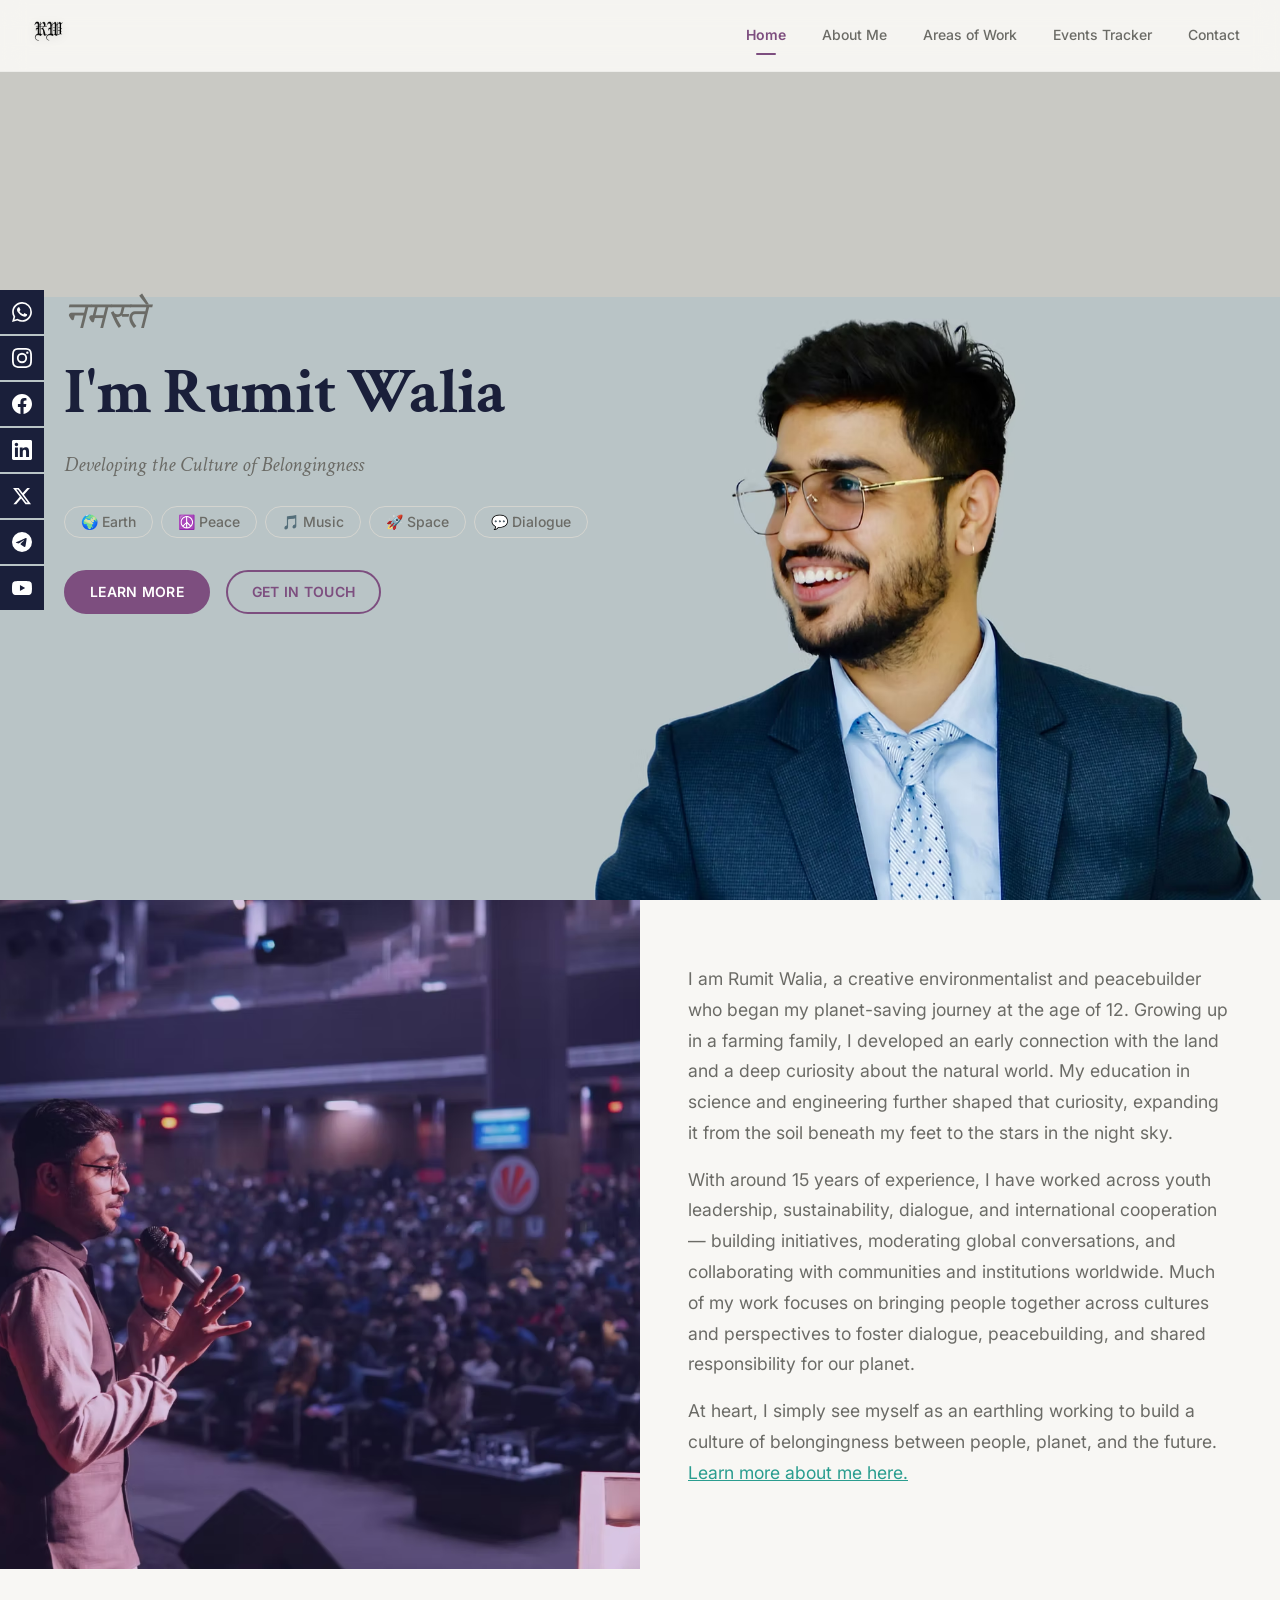
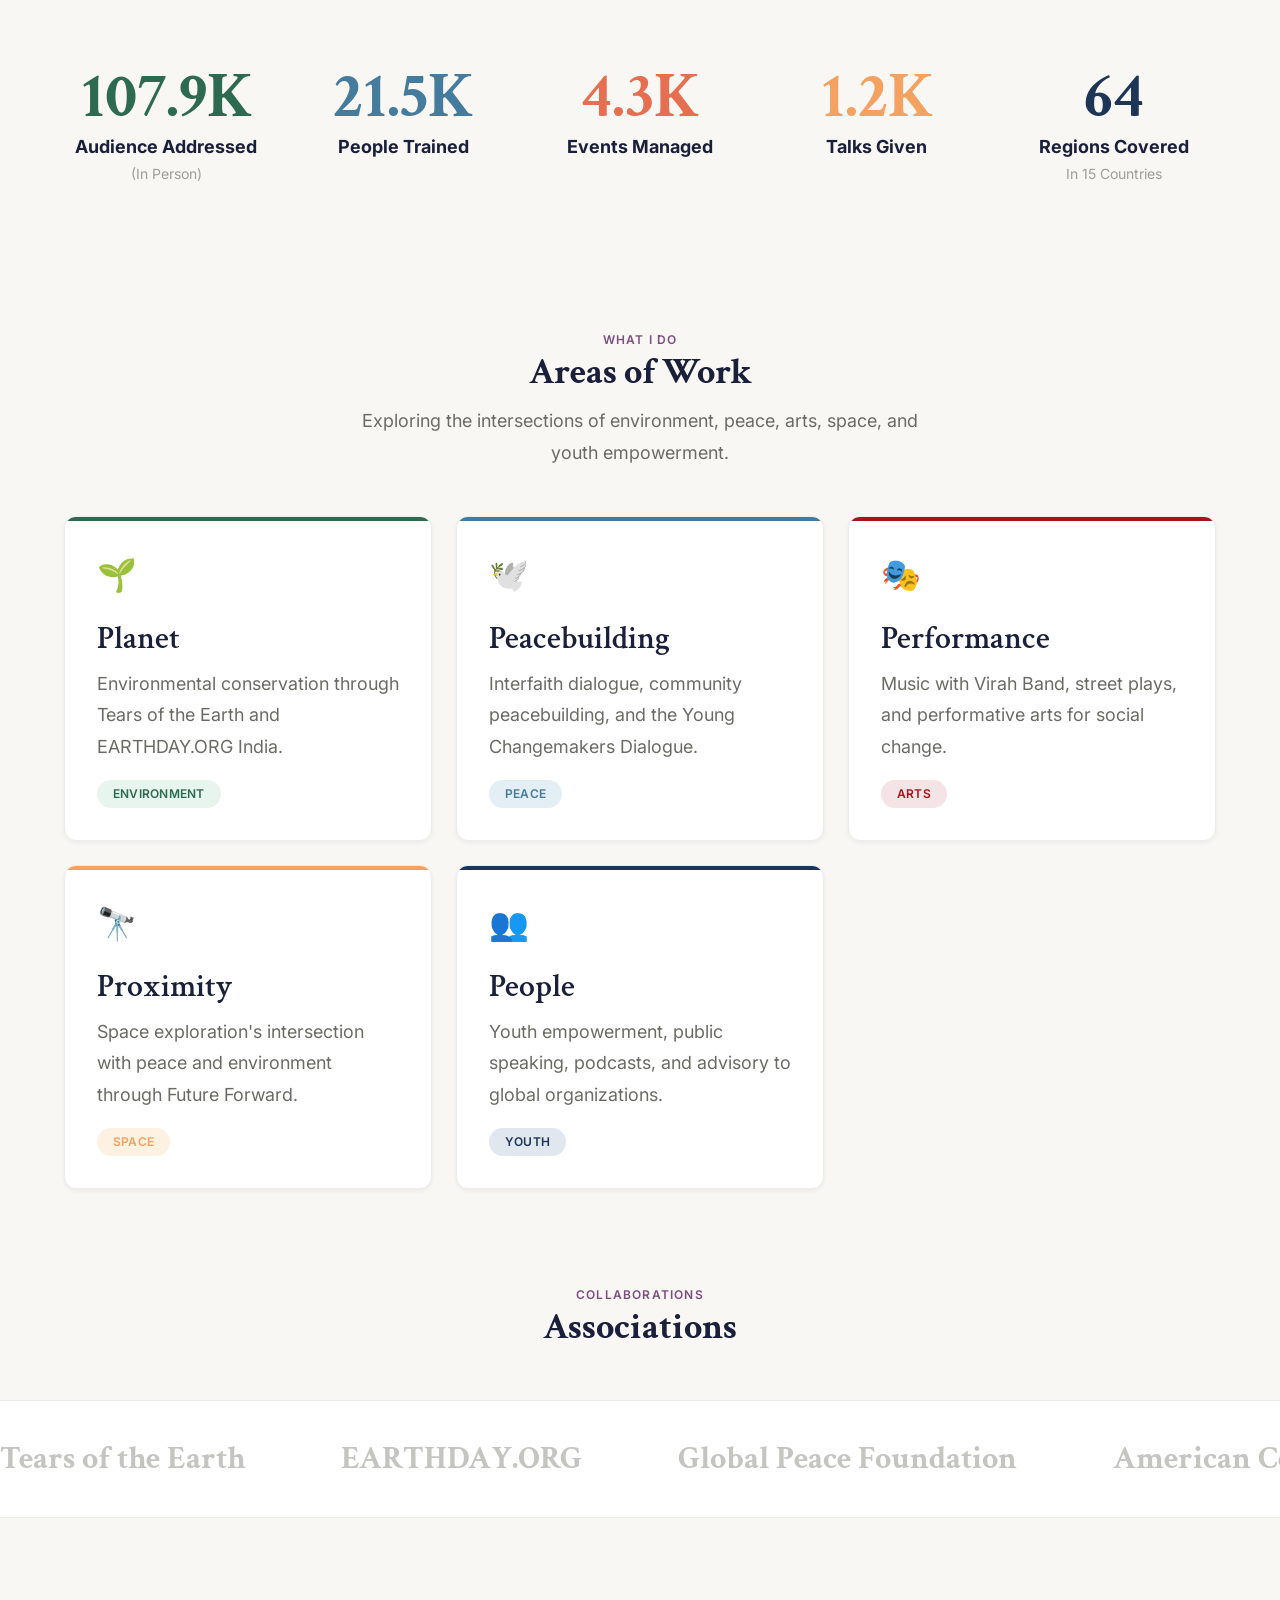
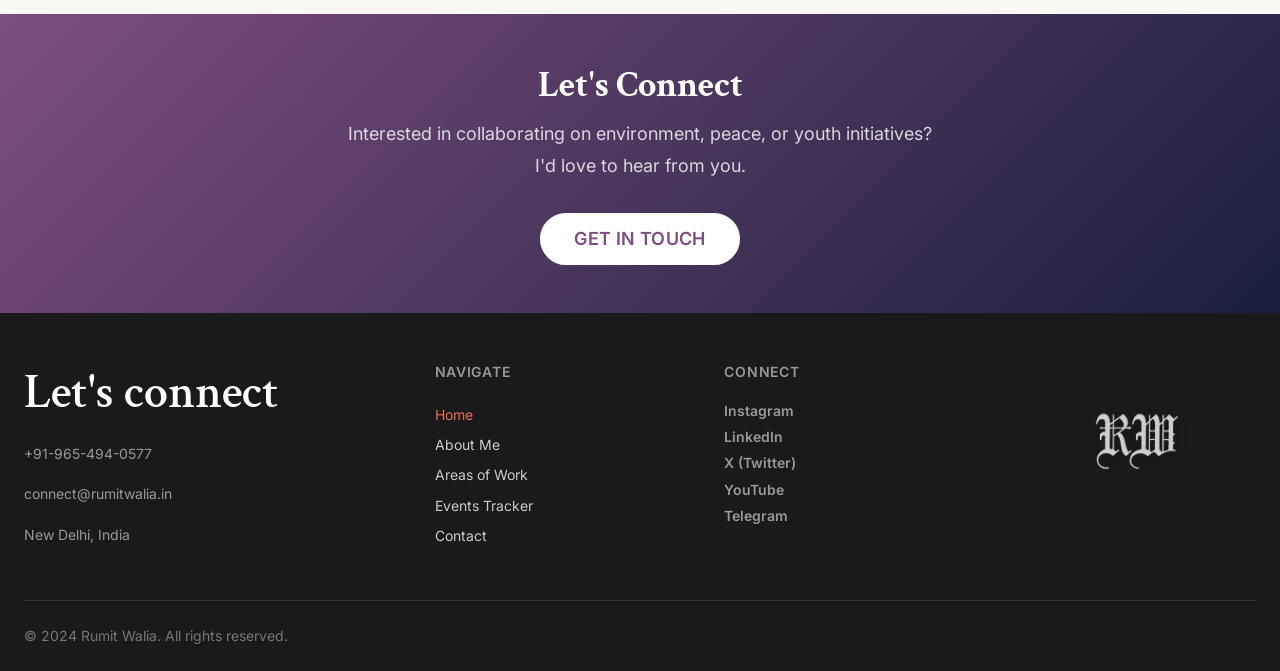
==== index.html @ f9e566d5 "first commit" ====
<!DOCTYPE html>
<html lang="en">
<head>
  <meta charset="UTF-8">
  <meta name="viewport" content="width=device-width, initial-scale=1.0">
  <title>Rumit Walia — Developing the Culture of Belongingness</title>
  <meta name="description" content="Rumit Walia, Founder of Tears of the Earth and IVLP Alumni, dedicated to Youth Empowerment, Peacebuilding and Sustainability.">
  <meta name="keywords" content="Rumit Walia, environmentalist, peacebuilder, youth empowerment, sustainability, Tears of the Earth">

  <meta property="og:title" content="Rumit Walia — Developing the Culture of Belongingness">
  <meta property="og:description" content="Creative environmentalist and peacebuilder working at the intersection of environment, peace, space exploration, and performative arts.">
  <meta property="og:type" content="website">
  <meta property="og:url" content="https://www.rumitwalia.in">

  <link rel="icon" href="assets/images/logo.png" type="image/png">
  <link rel="preconnect" href="https://fonts.googleapis.com">
  <link rel="preconnect" href="https://fonts.gstatic.com" crossorigin>

  <link rel="stylesheet" href="css/variables.css">
  <link rel="stylesheet" href="css/reset.css">
  <link rel="stylesheet" href="css/typography.css">
  <link rel="stylesheet" href="css/layout.css">
  <link rel="stylesheet" href="css/components.css">
  <link rel="stylesheet" href="css/animations.css">
  <link rel="stylesheet" href="css/pages.css">
</head>
<body>

  <!-- ═══════════════ HEADER ═══════════════ -->
  <header class="header" id="header">
    <div class="header__inner">
      <a href="index.html" class="header__logo" aria-label="Rumit Walia Home">
        <img src="assets/images/logo.png" alt="RW Logo">
      </a>

      <nav class="nav" aria-label="Main navigation">
        <a href="index.html" class="nav__link active">Home</a>
        <a href="about.html" class="nav__link">About Me</a>
        <a href="areas-of-work.html" class="nav__link">Areas of Work</a>
        <!-- <a href="mentions.html" class="nav__link">Mentions</a> -->
        <a href="events-tracker.html" class="nav__link">Events Tracker</a>
        <a href="contact.html" class="nav__link">Contact</a>
      </nav>

      <button class="nav-toggle" aria-label="Toggle menu" aria-expanded="false">
        <span></span><span></span><span></span>
      </button>
    </div>
  </header>

  <div class="nav-backdrop" aria-hidden="true"></div>
  <nav class="nav-mobile" aria-label="Mobile navigation">
    <a href="index.html" class="nav__link active">Home</a>
    <a href="about.html" class="nav__link">About Me</a>
    <a href="areas-of-work.html" class="nav__link">Areas of Work</a>
    <!-- <a href="mentions.html" class="nav__link">Mentions</a> -->
    <a href="events-tracker.html" class="nav__link">Events Tracker</a>
    <a href="contact.html" class="nav__link">Contact</a>
  </nav>

  <!-- ═══════════════ SOCIAL BAR ═══════════════ -->
  <aside class="social-bar" aria-label="Social media links">
    <a href="https://wa.me/919654940577" class="social-bar__link" target="_blank" rel="noopener" aria-label="WhatsApp">
      <svg viewBox="0 0 24 24"><path d="M17.472 14.382c-.297-.149-1.758-.867-2.03-.967-.273-.099-.471-.148-.67.15-.197.297-.767.966-.94 1.164-.173.199-.347.223-.644.075-.297-.15-1.255-.463-2.39-1.475-.883-.788-1.48-1.761-1.653-2.059-.173-.297-.018-.458.13-.606.134-.133.298-.347.446-.52.149-.174.198-.298.298-.497.099-.198.05-.371-.025-.52-.075-.149-.669-1.612-.916-2.207-.242-.579-.487-.5-.669-.51-.173-.008-.371-.01-.57-.01-.198 0-.52.074-.792.372-.272.297-1.04 1.016-1.04 2.479 0 1.462 1.065 2.875 1.213 3.074.149.198 2.096 3.2 5.077 4.487.709.306 1.262.489 1.694.625.712.227 1.36.195 1.871.118.571-.085 1.758-.719 2.006-1.413.248-.694.248-1.289.173-1.413-.074-.124-.272-.198-.57-.347m-5.421 7.403h-.004a9.87 9.87 0 01-5.031-1.378l-.361-.214-3.741.982.998-3.648-.235-.374a9.86 9.86 0 01-1.51-5.26c.001-5.45 4.436-9.884 9.888-9.884 2.64 0 5.122 1.03 6.988 2.898a9.825 9.825 0 012.893 6.994c-.003 5.45-4.437 9.884-9.885 9.884m8.413-18.297A11.815 11.815 0 0012.05 0C5.495 0 .16 5.335.157 11.892c0 2.096.547 4.142 1.588 5.945L.057 24l6.305-1.654a11.882 11.882 0 005.683 1.448h.005c6.554 0 11.89-5.335 11.893-11.893a11.821 11.821 0 00-3.48-8.413z"/></svg>
    </a>
    <a href="https://www.instagram.com/rumitwalia" class="social-bar__link" target="_blank" rel="noopener" aria-label="Instagram">
      <svg viewBox="0 0 24 24"><path d="M12 2.163c3.204 0 3.584.012 4.85.07 3.252.148 4.771 1.691 4.919 4.919.058 1.265.069 1.645.069 4.849 0 3.205-.012 3.584-.069 4.849-.149 3.225-1.664 4.771-4.919 4.919-1.266.058-1.644.07-4.85.07-3.204 0-3.584-.012-4.849-.07-3.26-.149-4.771-1.699-4.919-4.92-.058-1.265-.07-1.644-.07-4.849 0-3.204.013-3.583.07-4.849.149-3.227 1.664-4.771 4.919-4.919 1.266-.057 1.645-.069 4.849-.069zM12 0C8.741 0 8.333.014 7.053.072 2.695.272.273 2.69.073 7.052.014 8.333 0 8.741 0 12c0 3.259.014 3.668.072 4.948.2 4.358 2.618 6.78 6.98 6.98C8.333 23.986 8.741 24 12 24c3.259 0 3.668-.014 4.948-.072 4.354-.2 6.782-2.618 6.979-6.98.059-1.28.073-1.689.073-4.948 0-3.259-.014-3.667-.072-4.947-.196-4.354-2.617-6.78-6.979-6.98C15.668.014 15.259 0 12 0zm0 5.838a6.162 6.162 0 100 12.324 6.162 6.162 0 000-12.324zM12 16a4 4 0 110-8 4 4 0 010 8zm6.406-11.845a1.44 1.44 0 100 2.881 1.44 1.44 0 000-2.881z"/></svg>
    </a>
    <a href="https://www.facebook.com/rumitwalia" class="social-bar__link" target="_blank" rel="noopener" aria-label="Facebook">
      <svg viewBox="0 0 24 24"><path d="M24 12.073c0-6.627-5.373-12-12-12s-12 5.373-12 12c0 5.99 4.388 10.954 10.125 11.854v-8.385H7.078v-3.47h3.047V9.43c0-3.007 1.792-4.669 4.533-4.669 1.312 0 2.686.235 2.686.235v2.953H15.83c-1.491 0-1.956.925-1.956 1.874v2.25h3.328l-.532 3.47h-2.796v8.385C19.612 23.027 24 18.062 24 12.073z"/></svg>
    </a>
    <a href="https://www.linkedin.com/in/rumitwalia" class="social-bar__link" target="_blank" rel="noopener" aria-label="LinkedIn">
      <svg viewBox="0 0 24 24"><path d="M20.447 20.452h-3.554v-5.569c0-1.328-.027-3.037-1.852-3.037-1.853 0-2.136 1.445-2.136 2.939v5.667H9.351V9h3.414v1.561h.046c.477-.9 1.637-1.85 3.37-1.85 3.601 0 4.267 2.37 4.267 5.455v6.286zM5.337 7.433c-1.144 0-2.063-.926-2.063-2.065 0-1.138.92-2.063 2.063-2.063 1.14 0 2.064.925 2.064 2.063 0 1.139-.925 2.065-2.064 2.065zm1.782 13.019H3.555V9h3.564v11.452zM22.225 0H1.771C.792 0 0 .774 0 1.729v20.542C0 23.227.792 24 1.771 24h20.451C23.2 24 24 23.227 24 22.271V1.729C24 .774 23.2 0 22.222 0h.003z"/></svg>
    </a>
    <a href="https://x.com/rumitwalia" class="social-bar__link" target="_blank" rel="noopener" aria-label="X (Twitter)">
      <svg viewBox="0 0 24 24"><path d="M18.244 2.25h3.308l-7.227 8.26 8.502 11.24H16.17l-5.214-6.817L4.99 21.75H1.68l7.73-8.835L1.254 2.25H8.08l4.713 6.231zm-1.161 17.52h1.833L7.084 4.126H5.117z"/></svg>
    </a>
    <a href="https://t.me/rumitwalia" class="social-bar__link" target="_blank" rel="noopener" aria-label="Telegram">
      <svg viewBox="0 0 24 24"><path d="M11.944 0A12 12 0 0 0 0 12a12 12 0 0 0 12 12 12 12 0 0 0 12-12A12 12 0 0 0 12 0a12 12 0 0 0-.056 0zm4.962 7.224c.1-.002.321.023.465.14a.506.506 0 0 1 .171.325c.016.093.036.306.02.472-.18 1.898-.962 6.502-1.36 8.627-.168.9-.499 1.201-.82 1.23-.696.065-1.225-.46-1.9-.902-1.056-.693-1.653-1.124-2.678-1.8-1.185-.78-.417-1.21.258-1.91.177-.184 3.247-2.977 3.307-3.23.007-.032.014-.15-.056-.212s-.174-.041-.249-.024c-.106.024-1.793 1.14-5.061 3.345-.479.33-.913.49-1.302.48-.428-.008-1.252-.241-1.865-.44-.752-.245-1.349-.374-1.297-.789.027-.216.325-.437.893-.663 3.498-1.524 5.83-2.529 6.998-3.014 3.332-1.386 4.025-1.627 4.476-1.635z"/></svg>
    </a>
    <a href="https://www.youtube.com/@rumitwalia" class="social-bar__link" target="_blank" rel="noopener" aria-label="YouTube">
      <svg viewBox="0 0 24 24"><path d="M23.498 6.186a3.016 3.016 0 0 0-2.122-2.136C19.505 3.545 12 3.545 12 3.545s-7.505 0-9.377.505A3.017 3.017 0 0 0 .502 6.186C0 8.07 0 12 0 12s0 3.93.502 5.814a3.016 3.016 0 0 0 2.122 2.136c1.871.505 9.376.505 9.376.505s7.505 0 9.377-.505a3.015 3.015 0 0 0 2.122-2.136C24 15.93 24 12 24 12s0-3.93-.502-5.814zM9.545 15.568V8.432L15.818 12l-6.273 3.568z"/></svg>
    </a>
  </aside>

  <main>
    <!-- ═══════════════ HERO ═══════════════ -->
    <section class="hero home-hero" id="hero">
      <div class="container" style="position: relative; z-index: 2;">
        <p class="hero__greeting">नमस्ते</p>
        <h1 class="hero__title">I'm Rumit Walia</h1>
        <p class="hero__subtitle">Developing the Culture of Belongingness</p>
        <div class="hero__pills">
          <span class="hero__pill">🌍 Earth</span>
          <span class="hero__pill">☮️ Peace</span>
          <span class="hero__pill">🎵 Music</span>
          <span class="hero__pill">🚀 Space</span>
          <span class="hero__pill">💬 Dialogue</span>
        </div>
        <div class="hero__actions">
          <a href="about.html" class="btn btn-primary">Learn More</a>
          <a href="contact.html" class="btn btn-secondary">Get in Touch</a>
        </div>
      </div>
      <img src="assets/images/400900_503acb0984e04aaa9778fc3c2861884c~mv2.avif" alt="Rumit Walia" class="hero__portrait">
    </section>

    <!-- ═══════════════ ABOUT PREVIEW — IMAGE + TEXT SPLIT ═══════════════ -->
    <section class="home-about" id="about-preview">
      <div class="about-split">
        <img src="assets/images/pomelli_bdna_image_0415 (1).png" alt="Rumit Walia speaking at a large event" class="about-split__image">
        <div class="about-split__content">
          <p>I am Rumit Walia, a creative environmentalist and peacebuilder who began my planet-saving journey at the age of 12. Growing up in a farming family, I developed an early connection with the land and a deep curiosity about the natural world. My education in science and engineering further shaped that curiosity, expanding it from the soil beneath my feet to the stars in the night sky.</p>
          <p>With around 15 years of experience, I have worked across youth leadership, sustainability, dialogue, and international cooperation — building initiatives, moderating global conversations, and collaborating with communities and institutions worldwide. Much of my work focuses on bringing people together across cultures and perspectives to foster dialogue, peacebuilding, and shared responsibility for our planet.</p>
          <p>At heart, I simply see myself as an earthling working to build a culture of belongingness between people, planet, and the future. <a href="about.html" style="color: var(--color-teal); text-decoration: underline;">Learn more about me here.</a></p>
        </div>
      </div>
    </section>

    <!-- ═══════════════ STATS ═══════════════ -->
    <section class="section home-stats" id="stats">
      <div class="container">
        <div class="stats-row">
          <div class="stat reveal">
            <div class="stat__number" data-counter="125000" data-display="125K+">0</div>
            <div class="stat__label">Audience Addressed</div>
            <div class="stat__sublabel">(In Person)</div>
          </div>
          <div class="stat reveal">
            <div class="stat__number" data-counter="25000" data-display="25K+">0</div>
            <div class="stat__label">People Trained</div>
          </div>
          <div class="stat reveal">
            <div class="stat__number" data-counter="5000" data-display="5K+">0</div>
            <div class="stat__label">Events Managed</div>
          </div>
          <div class="stat reveal">
            <div class="stat__number" data-counter="1500" data-display="1.5K+">0</div>
            <div class="stat__label">Talks Given</div>
          </div>
          <div class="stat reveal">
            <div class="stat__number" data-counter="75" data-display="75+">0</div>
            <div class="stat__label">Regions Covered</div>
            <div class="stat__sublabel">In 15 Countries</div>
          </div>
        </div>
      </div>
    </section>

    <!-- ═══════════════ AREAS OF WORK — IMAGE DRIVEN ═══════════════ -->
    <section class="section home-work" id="areas">
      <div class="container">
        <div class="section__header">
          <p class="overline reveal">What I Do</p>
          <h2 class="section__title reveal">Areas of Work</h2>
          <p class="section__subtitle reveal">Exploring the intersections of environment, peace, arts, space, and youth empowerment.</p>
        </div>
        <div class="grid grid--auto">
          <a href="areas-of-work.html#environment" class="card card--work env reveal" id="card-env">
            <div class="card__icon">🌱</div>
            <h3 class="card__title">Planet</h3>
            <p class="card__text">Environmental conservation through Tears of the Earth and EARTHDAY.ORG India.</p>
            <span class="badge badge--env">Environment</span>
          </a>
          <a href="areas-of-work.html#peacebuilding" class="card card--work peace reveal" id="card-peace">
            <div class="card__icon">🕊️</div>
            <h3 class="card__title">Peacebuilding</h3>
            <p class="card__text">Interfaith dialogue, community peacebuilding, and the Young Changemakers Dialogue.</p>
            <span class="badge badge--peace">Peace</span>
          </a>
          <a href="areas-of-work.html#performance" class="card card--work arts reveal" id="card-arts">
            <div class="card__icon">🎭</div>
            <h3 class="card__title">Performance</h3>
            <p class="card__text">Music with Virah Band, street plays, and performative arts for social change.</p>
            <span class="badge badge--arts">Arts</span>
          </a>
          <a href="areas-of-work.html#space" class="card card--work space reveal" id="card-space">
            <div class="card__icon">🔭</div>
            <h3 class="card__title">Proximity</h3>
            <p class="card__text">Space exploration's intersection with peace and environment through Future Forward.</p>
            <span class="badge badge--space">Space</span>
          </a>
          <a href="areas-of-work.html#people" class="card card--work people reveal" id="card-people">
            <div class="card__icon">👥</div>
            <h3 class="card__title">People</h3>
            <p class="card__text">Youth empowerment, public speaking, podcasts, and advisory to global organizations.</p>
            <span class="badge badge--people">Youth</span>
          </a>
        </div>
      </div>
    </section>

    <!-- ═══════════════ ASSOCIATIONS ═══════════════ -->
    <section class="section" id="associations">
      <div class="container">
        <div class="section__header">
          <p class="overline reveal">Collaborations</p>
          <h2 class="section__title reveal">Associations</h2>
        </div>
      </div>
      <div class="marquee-container reveal">
        <div class="marquee-content">
          <div class="marquee-item">Tears of the Earth</div>
          <div class="marquee-item">EARTHDAY.ORG</div>
          <div class="marquee-item">Global Peace Foundation</div>
          <div class="marquee-item">American Center</div>
          <div class="marquee-item">UNESCO</div>
          <div class="marquee-item">World Youth Festival</div>
          <div class="marquee-item">SGAC</div>
          <div class="marquee-item">BeVisioneers</div>
          <div class="marquee-item">OpenSpace Intl</div>
          <div class="marquee-item">BHARAT РОССИЯ</div>
          <!-- Duplicate for seamless scroll -->
          <div class="marquee-item">Tears of the Earth</div>
          <div class="marquee-item">EARTHDAY.ORG</div>
          <div class="marquee-item">Global Peace Foundation</div>
          <div class="marquee-item">American Center</div>
          <div class="marquee-item">UNESCO</div>
          <div class="marquee-item">World Youth Festival</div>
          <div class="marquee-item">SGAC</div>
          <div class="marquee-item">BeVisioneers</div>
          <div class="marquee-item">OpenSpace Intl</div>
          <div class="marquee-item">BHARAT РОССИЯ</div>
        </div>
      </div>
    </section>

    <!-- ═══════════════ CTA ═══════════════ -->
    <section class="section" style="background: linear-gradient(135deg, var(--color-plum) 0%, var(--color-navy) 100%); color: var(--color-white); text-align: center;">
      <div class="container">
        <h2 class="section__title reveal" style="color: var(--color-white);">Let's Connect</h2>
        <p class="section__subtitle reveal" style="color: rgba(255,255,255,0.8);">Interested in collaborating on environment, peace, or youth initiatives? I'd love to hear from you.</p>
        <div class="mt-xl reveal">
          <a href="contact.html" class="btn btn-lg" style="background: var(--color-white); color: var(--color-plum); border-color: var(--color-white);">Get in Touch</a>
        </div>
      </div>
    </section>
  </main>

  <!-- ═══════════════ FOOTER ═══════════════ -->
  <footer class="footer" id="footer">
    <div class="footer__inner">
      <div class="footer__grid">
        <div>
          <h3 class="footer__title">Let's connect</h3>
          <p class="footer__text" style="margin-bottom: var(--spacing-md);">+91-965-494-0577</p>
          <p class="footer__text">connect@rumitwalia.in</p>
          <p class="footer__text" style="margin-top: var(--spacing-md);">New Delhi, India</p>
        </div>
        <div>
          <h4 class="footer__heading">Navigate</h4>
          <a href="index.html" class="footer__link" style="color: var(--color-coral);">Home</a>
          <a href="about.html" class="footer__link">About Me</a>
          <a href="areas-of-work.html" class="footer__link">Areas of Work</a>
          <!-- <a href="mentions.html" class="footer__link">Mentions</a> -->
          <a href="events-tracker.html" class="footer__link">Events Tracker</a>
          <a href="contact.html" class="footer__link">Contact</a>
        </div>
        <div>
          <h4 class="footer__heading">Connect</h4>
          <div class="footer__social" style="flex-direction: column; gap: var(--spacing-xs);">
            <a href="https://www.instagram.com/rumitwalia" target="_blank" rel="noopener">Instagram</a>
            <a href="https://www.linkedin.com/in/rumitwalia" target="_blank" rel="noopener">LinkedIn</a>
            <a href="https://x.com/rumitwalia" target="_blank" rel="noopener">X (Twitter)</a>
            <a href="https://www.youtube.com/@rumitwalia" target="_blank" rel="noopener">YouTube</a>
            <a href="https://t.me/rumitwalia" target="_blank" rel="noopener">Telegram</a>
          </div>
        </div>
        <div style="display:flex; align-items:center; justify-content:center;">
          <img src="assets/images/logo.png" alt="RW Logo" class="footer__logo-large">
        </div>
      </div>
      <div class="footer__bottom">
        <span>&copy; 2024 Rumit Walia. All rights reserved.</span>
      </div>
    </div>
  </footer>

  <script src="js/data.js"></script>
  <script src="js/main.js"></script>
  <script src="js/animations.js"></script>
</body>
</html>
---- css/variables.css ----
/* ==========================================================================
   DESIGN TOKENS — Rumit Walia Portfolio
   Complete CSS Custom Properties System
   ========================================================================== */

/* Google Fonts */
@import url('https://fonts.googleapis.com/css2?family=Crimson+Text:ital,wght@0,400;0,600;0,700;1,400;1,600&family=Inter:wght@300;400;500;600;700&family=JetBrains+Mono:wght@400;500&display=swap');

:root {
  /* ── Color System ────────────────────────────────────────────────────── */

  /* Primary palette */
  --color-navy:           #1a1f3a;
  --color-navy-light:     #2a3055;
  --color-navy-dark:      #0f1225;
  --color-offwhite:       #f8f7f4;
  --color-offwhite-dark:  #f0efe9;
  --color-white:          #ffffff;

  /* Accent colors */
  --color-plum:           #7d4e7f;
  --color-plum-light:     #9a6b9c;
  --color-plum-dark:      #5e3960;
  --color-teal:           #2a9d8f;
  --color-teal-light:     #4db8ab;
  --color-teal-dark:      #1f756a;
  --color-coral:          #e76f51;
  --color-coral-light:    #f09478;
  --color-coral-dark:     #c4543a;

  /* Neutral palette */
  --color-gray:           #6b6b66;
  --color-gray-light:     #9e9e98;
  --color-gray-lighter:   #d4d4cf;
  --color-gray-lightest:  #ededea;
  --color-gray-dark:      #4a4a46;

  /* Work-area colors */
  --color-environment:    #2d6a4f;
  --color-environment-bg: #e8f5ee;
  --color-peace:          #457b9d;
  --color-peace-bg:       #e4eef5;
  --color-arts:           #a4161a;
  --color-arts-bg:        #f5e4e5;
  --color-space:          #f4a261;
  --color-space-bg:       #fdf1e2;
  --color-people:         #1d3557;
  --color-people-bg:      #e1e7ee;

  /* Semantic colors */
  --color-success:        #2d6a4f;
  --color-warning:        #f4a261;
  --color-error:          #a4161a;
  --color-info:           #457b9d;

  /* Surfaces */
  --color-bg:             var(--color-offwhite);
  --color-bg-alt:         var(--color-offwhite-dark);
  --color-bg-card:        var(--color-white);
  --color-bg-overlay:     rgba(26, 31, 58, 0.6);
  --color-text:           var(--color-navy);
  --color-text-secondary: var(--color-gray);
  --color-text-tertiary:  var(--color-gray-light);
  --color-border:         var(--color-gray-lighter);
  --color-border-light:   var(--color-gray-lightest);

  /* ── Typography ──────────────────────────────────────────────────────── */

  /* Font families */
  --font-display:   'Crimson Text', Georgia, 'Times New Roman', serif;
  --font-body:      'Inter', -apple-system, BlinkMacSystemFont, 'Segoe UI', sans-serif;
  --font-mono:      'JetBrains Mono', 'Fira Code', 'Consolas', monospace;

  /* Font sizes — 8-step type scale */
  --fs-display-xl:  3rem;      /* 48px — page titles */
  --fs-display:     2.25rem;   /* 36px — hero headings */
  --fs-h1:          1.75rem;   /* 28px — major sections */
  --fs-h2:          1.5rem;    /* 24px — sub-sections */
  --fs-h3:          1.25rem;   /* 20px — card titles */
  --fs-body:        1rem;      /* 16px — default */
  --fs-small:       0.875rem;  /* 14px — captions */
  --fs-label:       0.75rem;   /* 12px — metadata */

  /* Font weights */
  --fw-light:       300;
  --fw-regular:     400;
  --fw-medium:      500;
  --fw-semibold:    600;
  --fw-bold:        700;

  /* Line heights */
  --lh-tight:       1.2;
  --lh-snug:        1.35;
  --lh-normal:      1.6;
  --lh-relaxed:     1.75;

  /* Letter spacing */
  --ls-tight:       -0.02em;
  --ls-normal:      0;
  --ls-wide:        0.02em;
  --ls-wider:       0.05em;
  --ls-widest:      0.1em;

  /* ── Spacing System (8px base) ───────────────────────────────────────── */

  --spacing-xs:     0.25rem;   /* 4px */
  --spacing-sm:     0.5rem;    /* 8px */
  --spacing-md:     1rem;      /* 16px */
  --spacing-lg:     1.5rem;    /* 24px */
  --spacing-xl:     2rem;      /* 32px */
  --spacing-2xl:    3rem;      /* 48px */
  --spacing-3xl:    4rem;      /* 64px */
  --spacing-4xl:    6rem;      /* 96px */

  /* ── Border Radius ───────────────────────────────────────────────────── */

  --radius-sm:      4px;
  --radius-md:      8px;
  --radius-lg:      12px;
  --radius-xl:      16px;
  --radius-2xl:     24px;
  --radius-full:    9999px;

  /* ── Shadows ─────────────────────────────────────────────────────────── */

  --shadow-xs:      0 1px 2px rgba(26, 31, 58, 0.04);
  --shadow-sm:      0 2px 4px rgba(26, 31, 58, 0.06);
  --shadow-md:      0 4px 12px rgba(26, 31, 58, 0.08);
  --shadow-lg:      0 8px 24px rgba(26, 31, 58, 0.10);
  --shadow-xl:      0 16px 48px rgba(26, 31, 58, 0.12);
  --shadow-inner:   inset 0 2px 4px rgba(26, 31, 58, 0.06);
  --shadow-glow:    0 0 20px rgba(125, 78, 127, 0.15);

  /* ── Animation ───────────────────────────────────────────────────────── */

  --duration-fast:    150ms;
  --duration-base:    250ms;
  --duration-slow:    400ms;
  --duration-slower:  600ms;
  --duration-slowest: 800ms;

  --ease-in:          cubic-bezier(0.4, 0, 1, 1);
  --ease-out:         cubic-bezier(0, 0, 0.2, 1);
  --ease-in-out:      cubic-bezier(0.4, 0, 0.2, 1);
  --ease-bounce:      cubic-bezier(0.34, 1.56, 0.64, 1);
  --ease-spring:      cubic-bezier(0.175, 0.885, 0.32, 1.275);

  /* ── Z-index Scale ───────────────────────────────────────────────────── */

  --z-base:         0;
  --z-dropdown:     10;
  --z-sticky:       20;
  --z-fixed:        30;
  --z-overlay:      40;
  --z-modal:        50;
  --z-toast:        60;
  --z-tooltip:      70;

  /* ── Layout ──────────────────────────────────────────────────────────── */

  --container-max:    1200px;
  --container-narrow: 800px;
  --container-wide:   1400px;
  --header-height:    72px;

  /* ── Component Defaults ──────────────────────────────────────────────── */

  --btn-height:       44px;
  --btn-height-sm:    36px;
  --btn-height-lg:    52px;
  --input-height:     44px;
  --card-radius:      var(--radius-lg);
  --card-padding:     var(--spacing-lg);
  --card-shadow:      var(--shadow-sm);
}

/* ── Dark Mode ─────────────────────────────────────────────────────────── */

[data-theme="dark"] {
  --color-bg:             #0f1225;
  --color-bg-alt:         #1a1f3a;
  --color-bg-card:        #1e2340;
  --color-bg-overlay:     rgba(0, 0, 0, 0.7);
  --color-text:           #e8e8e4;
  --color-text-secondary: #a0a0a0;
  --color-text-tertiary:  #707070;
  --color-border:         #2a3055;
  --color-border-light:   #1e2340;
  --shadow-sm:            0 2px 4px rgba(0, 0, 0, 0.3);
  --shadow-md:            0 4px 12px rgba(0, 0, 0, 0.4);
  --shadow-lg:            0 8px 24px rgba(0, 0, 0, 0.5);
}

/* ── Utility Classes ───────────────────────────────────────────────────── */

.text-center { text-align: center; }
.text-left   { text-align: left; }
.text-right  { text-align: right; }

.text-navy    { color: var(--color-navy); }
.text-plum    { color: var(--color-plum); }
.text-teal    { color: var(--color-teal); }
.text-coral   { color: var(--color-coral); }
.text-gray    { color: var(--color-gray); }
.text-white   { color: var(--color-white); }

.bg-navy      { background-color: var(--color-navy); }
.bg-plum      { background-color: var(--color-plum); }
.bg-teal      { background-color: var(--color-teal); }
.bg-offwhite  { background-color: var(--color-offwhite); }
.bg-white     { background-color: var(--color-white); }

.font-display { font-family: var(--font-display); }
.font-body    { font-family: var(--font-body); }
.font-mono    { font-family: var(--font-mono); }

.fw-light     { font-weight: var(--fw-light); }
.fw-regular   { font-weight: var(--fw-regular); }
.fw-medium    { font-weight: var(--fw-medium); }
.fw-semibold  { font-weight: var(--fw-semibold); }
.fw-bold      { font-weight: var(--fw-bold); }

.sr-only {
  position: absolute;
  width: 1px;
  height: 1px;
  padding: 0;
  margin: -1px;
  overflow: hidden;
  clip: rect(0, 0, 0, 0);
  white-space: nowrap;
  border: 0;
}

/* ── Print Styles ──────────────────────────────────────────────────────── */

@media print {
  :root {
    --color-bg: #ffffff;
    --color-text: #000000;
    --shadow-sm: none;
    --shadow-md: none;
    --shadow-lg: none;
  }
}
---- css/typography.css ----
/* ==========================================================================
   TYPOGRAPHY — Rumit Walia Portfolio
   Type scale, heading styles, body text, and utilities
   ========================================================================== */

/* ── Headings ──────────────────────────────────────────────────────────── */

.display-xl {
  font-family: var(--font-display);
  font-size: var(--fs-display-xl);
  font-weight: var(--fw-bold);
  line-height: var(--lh-tight);
  letter-spacing: var(--ls-tight);
  color: var(--color-text);
}

.display {
  font-family: var(--font-display);
  font-size: var(--fs-display);
  font-weight: var(--fw-bold);
  line-height: var(--lh-tight);
  letter-spacing: var(--ls-tight);
  color: var(--color-text);
}

h1, .h1 {
  font-family: var(--font-display);
  font-size: var(--fs-h1);
  font-weight: var(--fw-bold);
  line-height: var(--lh-snug);
  letter-spacing: var(--ls-tight);
  color: var(--color-text);
}

h2, .h2 {
  font-family: var(--font-display);
  font-size: var(--fs-h2);
  font-weight: var(--fw-semibold);
  line-height: var(--lh-snug);
  color: var(--color-text);
}

h3, .h3 {
  font-family: var(--font-body);
  font-size: var(--fs-h3);
  font-weight: var(--fw-semibold);
  line-height: var(--lh-snug);
  color: var(--color-text);
}

h4, .h4 {
  font-family: var(--font-body);
  font-size: var(--fs-body);
  font-weight: var(--fw-semibold);
  line-height: var(--lh-normal);
  color: var(--color-text);
}

/* ── Body Text ─────────────────────────────────────────────────────────── */

.body-lg {
  font-size: 1.125rem; /* 18px */
  line-height: var(--lh-relaxed);
}

.body {
  font-size: var(--fs-body);
  line-height: var(--lh-normal);
}

.body-sm {
  font-size: var(--fs-small);
  line-height: var(--lh-normal);
}

/* ── Small / Label / Caption ───────────────────────────────────────────── */

.caption {
  font-size: var(--fs-small);
  color: var(--color-text-secondary);
  line-height: var(--lh-normal);
}

.label {
  font-size: var(--fs-label);
  font-weight: var(--fw-medium);
  letter-spacing: var(--ls-wider);
  text-transform: uppercase;
  color: var(--color-text-secondary);
}

.overline {
  font-size: var(--fs-label);
  font-weight: var(--fw-semibold);
  letter-spacing: var(--ls-widest);
  text-transform: uppercase;
  color: var(--color-plum);
}

/* ── Links ─────────────────────────────────────────────────────────────── */

.link {
  color: var(--color-teal);
  text-decoration: none;
  transition: color var(--duration-fast) var(--ease-out);
  position: relative;
}

.link:hover {
  color: var(--color-teal-dark);
}

.link--underline {
  text-decoration: underline;
  text-underline-offset: 3px;
  text-decoration-thickness: 1px;
}

.link--underline:hover {
  text-decoration-thickness: 2px;
}

.link--animated::after {
  content: '';
  position: absolute;
  bottom: -2px;
  left: 0;
  width: 0;
  height: 2px;
  background-color: var(--color-teal);
  transition: width var(--duration-base) var(--ease-out);
}

.link--animated:hover::after {
  width: 100%;
}

/* ── Prose (long-form text) ────────────────────────────────────────────── */

.prose {
  font-size: var(--fs-body);
  line-height: var(--lh-relaxed);
  color: var(--color-text);
}

.prose p {
  margin-bottom: var(--spacing-md);
}

.prose p:last-child {
  margin-bottom: 0;
}

.prose strong {
  font-weight: var(--fw-semibold);
}

.prose em {
  font-style: italic;
}

.prose a {
  color: var(--color-teal);
  text-decoration: underline;
  text-underline-offset: 3px;
  transition: color var(--duration-fast) var(--ease-out);
}

.prose a:hover {
  color: var(--color-teal-dark);
}

.prose ul, .prose ol {
  margin: var(--spacing-md) 0;
  padding-left: var(--spacing-lg);
}

.prose ul {
  list-style: disc;
}

.prose ol {
  list-style: decimal;
}

.prose li {
  margin-bottom: var(--spacing-xs);
}

.prose blockquote {
  border-left: 3px solid var(--color-plum);
  padding-left: var(--spacing-lg);
  margin: var(--spacing-lg) 0;
  font-family: var(--font-display);
  font-size: var(--fs-h3);
  font-style: italic;
  color: var(--color-text-secondary);
}

/* ── Mono / Code ───────────────────────────────────────────────────────── */

code, .code {
  font-family: var(--font-mono);
  font-size: 0.9em;
  background-color: var(--color-gray-lightest);
  padding: 2px 6px;
  border-radius: var(--radius-sm);
}

/* ── Responsive Typography ─────────────────────────────────────────────── */

@media (max-width: 768px) {
  .display-xl {
    font-size: 2.25rem; /* 36px on mobile */
  }

  .display {
    font-size: 1.75rem; /* 28px on mobile */
  }

  h1, .h1 {
    font-size: 1.5rem; /* 24px on mobile */
  }

  h2, .h2 {
    font-size: 1.25rem; /* 20px on mobile */
  }
}

@media (max-width: 480px) {
  .display-xl {
    font-size: 1.875rem; /* 30px on small mobile */
  }
}
---- css/layout.css ----
/* ==========================================================================
   LAYOUT — Rumit Walia Portfolio
   Container, grid, flex utilities, and responsive system
   ========================================================================== */

/* ── Containers ────────────────────────────────────────────────────────── */

.container {
  width: 100%;
  max-width: var(--container-max);
  margin: 0 auto;
  padding-left: var(--spacing-lg);
  padding-right: var(--spacing-lg);
}

.container--narrow {
  max-width: var(--container-narrow);
}

.container--wide {
  max-width: var(--container-wide);
}

/* ── Section ───────────────────────────────────────────────────────────── */

.section {
  padding-top: var(--spacing-2xl);
  padding-bottom: var(--spacing-2xl);
}

.section--sm {
  padding-top: var(--spacing-xl);
  padding-bottom: var(--spacing-xl);
}

.section--lg {
  padding-top: var(--spacing-3xl);
  padding-bottom: var(--spacing-3xl);
}

.section--alt {
  background-color: var(--color-bg-alt);
}

.section__header {
  text-align: center;
  margin-bottom: var(--spacing-2xl);
}

.section__title {
  font-family: var(--font-display);
  font-size: var(--fs-display);
  font-weight: var(--fw-bold);
  margin-bottom: var(--spacing-sm);
}

.section__subtitle {
  font-size: var(--fs-body);
  color: var(--color-text-secondary);
  max-width: 600px;
  margin: 0 auto;
  line-height: var(--lh-relaxed);
}

/* ── Grid System ───────────────────────────────────────────────────────── */

.grid {
  display: grid;
  gap: var(--spacing-lg);
}

.grid--2 {
  grid-template-columns: repeat(2, 1fr);
}

.grid--3 {
  grid-template-columns: repeat(3, 1fr);
}

.grid--4 {
  grid-template-columns: repeat(4, 1fr);
}

.grid--auto {
  grid-template-columns: repeat(auto-fill, minmax(280px, 1fr));
}

.grid--center {
  align-items: center;
}

/* ── Flex Utilities ────────────────────────────────────────────────────── */

.flex {
  display: flex;
}

.flex--col {
  flex-direction: column;
}

.flex--wrap {
  flex-wrap: wrap;
}

.flex--center {
  align-items: center;
  justify-content: center;
}

.flex--between {
  align-items: center;
  justify-content: space-between;
}

.flex--gap-sm { gap: var(--spacing-sm); }
.flex--gap-md { gap: var(--spacing-md); }
.flex--gap-lg { gap: var(--spacing-lg); }
.flex--gap-xl { gap: var(--spacing-xl); }

/* ── Two-Column Layout ─────────────────────────────────────────────────── */

.split {
  display: grid;
  grid-template-columns: 1fr 1fr;
  gap: var(--spacing-2xl);
  align-items: center;
}

.split--reverse {
  direction: rtl;
}

.split--reverse > * {
  direction: ltr;
}

.split--60-40 {
  grid-template-columns: 3fr 2fr;
}

.split--40-60 {
  grid-template-columns: 2fr 3fr;
}

/* ── Spacing Utilities ─────────────────────────────────────────────────── */

.mt-xs  { margin-top: var(--spacing-xs); }
.mt-sm  { margin-top: var(--spacing-sm); }
.mt-md  { margin-top: var(--spacing-md); }
.mt-lg  { margin-top: var(--spacing-lg); }
.mt-xl  { margin-top: var(--spacing-xl); }
.mt-2xl { margin-top: var(--spacing-2xl); }

.mb-xs  { margin-bottom: var(--spacing-xs); }
.mb-sm  { margin-bottom: var(--spacing-sm); }
.mb-md  { margin-bottom: var(--spacing-md); }
.mb-lg  { margin-bottom: var(--spacing-lg); }
.mb-xl  { margin-bottom: var(--spacing-xl); }
.mb-2xl { margin-bottom: var(--spacing-2xl); }

.py-sm  { padding-top: var(--spacing-sm); padding-bottom: var(--spacing-sm); }
.py-md  { padding-top: var(--spacing-md); padding-bottom: var(--spacing-md); }
.py-lg  { padding-top: var(--spacing-lg); padding-bottom: var(--spacing-lg); }
.py-xl  { padding-top: var(--spacing-xl); padding-bottom: var(--spacing-xl); }

.px-sm  { padding-left: var(--spacing-sm); padding-right: var(--spacing-sm); }
.px-md  { padding-left: var(--spacing-md); padding-right: var(--spacing-md); }
.px-lg  { padding-left: var(--spacing-lg); padding-right: var(--spacing-lg); }
.px-xl  { padding-left: var(--spacing-xl); padding-right: var(--spacing-xl); }

/* ── Responsive ────────────────────────────────────────────────────────── */

/* Fluid Typography Base */
:root {
  --fs-h1: clamp(2.5rem, 8vw, 4.5rem);
  --fs-h2: clamp(2rem, 6vw, 3rem);
  --fs-h3: clamp(1.5rem, 4vw, 2rem);
  --fs-body: clamp(1rem, 2vw, 1.125rem);
}

@media (max-width: 1200px) {
  :root {
    --container-wide: 95%;
  }
}

@media (max-width: 1024px) {
  .grid--3 {
    grid-template-columns: repeat(2, 1fr);
  }

  .grid--4 {
    grid-template-columns: repeat(2, 1fr);
  }

  .section {
    padding-top: var(--spacing-3xl);
    padding-bottom: var(--spacing-3xl);
  }
}

@media (max-width: 768px) {
  .container {
    padding-left: var(--spacing-lg); /* Maintain decent breathing room */
    padding-right: var(--spacing-lg);
  }

  .grid--2,
  .grid--3,
  .grid--4 {
    grid-template-columns: 1fr;
  }

  .split,
  .split--60-40,
  .split--40-60 {
    grid-template-columns: 1fr;
    gap: var(--spacing-xl);
  }

  .split--reverse {
    display: flex;
    flex-direction: column-reverse;
  }

  .section {
    padding-top: var(--spacing-2xl);
    padding-bottom: var(--spacing-2xl);
  }

  .section-header {
    margin-bottom: var(--spacing-xl);
  }

  .section__title {
    font-size: var(--fs-h2);
  }
}

@media (max-width: 480px) {
  .container {
    padding-left: var(--spacing-md);
    padding-right: var(--spacing-md);
  }

  .section {
    padding-top: var(--spacing-xl);
    padding-bottom: var(--spacing-xl);
  }
}

/* Visibility Utilities */
.hide-mobile {
  @media (max-width: 768px) { display: none !important; }
}

.show-mobile {
  display: none !important;
  @media (max-width: 768px) { display: block !important; }
}
---- css/components.css ----
/* ==========================================================================
   COMPONENTS — Rumit Walia Portfolio
   19 Component Types with variants, states, and dark mode support
   ========================================================================== */

/* ══════════════════════════════════════════════════════════════════════════
   1. BUTTONS
   ══════════════════════════════════════════════════════════════════════════ */

.btn {
  display: inline-flex;
  align-items: center;
  justify-content: center;
  gap: var(--spacing-sm);
  height: var(--btn-height);
  padding: 0 var(--spacing-lg);
  font-family: var(--font-body);
  font-size: var(--fs-small);
  font-weight: var(--fw-semibold);
  letter-spacing: var(--ls-wide);
  text-transform: uppercase;
  border-radius: var(--radius-full);
  border: 2px solid transparent;
  cursor: pointer;
  transition: all var(--duration-base) var(--ease-out);
  text-decoration: none;
  white-space: nowrap;
}

.btn-primary {
  background-color: var(--color-plum);
  color: var(--color-white);
  border-color: var(--color-plum);
}

.btn-primary:hover {
  background-color: var(--color-plum-dark);
  border-color: var(--color-plum-dark);
  transform: translateY(-2px);
  box-shadow: var(--shadow-md);
}

.btn-secondary {
  background-color: transparent;
  color: var(--color-plum);
  border-color: var(--color-plum);
}

.btn-secondary:hover {
  background-color: var(--color-plum);
  color: var(--color-white);
  transform: translateY(-2px);
}

.btn-tertiary {
  background-color: transparent;
  color: var(--color-teal);
  border-color: transparent;
  padding: 0 var(--spacing-md);
}

.btn-tertiary:hover {
  color: var(--color-teal-dark);
  background-color: rgba(42, 157, 143, 0.08);
}

.btn-coral {
  background-color: var(--color-coral);
  color: var(--color-white);
  border-color: var(--color-coral);
}

.btn-coral:hover {
  background-color: var(--color-coral-dark);
  border-color: var(--color-coral-dark);
  transform: translateY(-2px);
}

/* Button sizes */
.btn-sm {
  height: var(--btn-height-sm);
  padding: 0 var(--spacing-md);
  font-size: var(--fs-label);
}

.btn-lg {
  height: var(--btn-height-lg);
  padding: 0 var(--spacing-xl);
  font-size: var(--fs-body);
}

.btn-icon {
  width: var(--btn-height);
  padding: 0;
  border-radius: 50%;
}

.btn:disabled {
  opacity: 0.5;
  cursor: not-allowed;
  transform: none;
  box-shadow: none;
}

/* ══════════════════════════════════════════════════════════════════════════
   2. CARDS
   ══════════════════════════════════════════════════════════════════════════ */

.card {
  background-color: var(--color-bg-card);
  border-radius: var(--card-radius);
  padding: var(--card-padding);
  box-shadow: var(--card-shadow);
  transition: transform var(--duration-base) var(--ease-out),
              box-shadow var(--duration-base) var(--ease-out);
  border: 1px solid var(--color-border-light);
}

.card:hover {
  transform: translateY(-4px);
  box-shadow: var(--shadow-md);
}

.card__title {
  font-family: var(--font-display);
  font-size: var(--fs-h3);
  font-weight: var(--fw-semibold);
  margin-bottom: var(--spacing-sm);
  color: var(--color-text);
}

.card__text {
  font-size: var(--fs-body);
  line-height: var(--lh-relaxed);
  color: var(--color-text-secondary);
  margin-bottom: var(--spacing-md);
}

.card__meta {
  font-size: var(--fs-label);
  color: var(--color-text-tertiary);
  text-transform: uppercase;
  letter-spacing: var(--ls-wider);
  font-weight: var(--fw-medium);
}

.card__footer {
  margin-top: var(--spacing-md);
  padding-top: var(--spacing-md);
  border-top: 1px solid var(--color-border-light);
}

/* Featured card */
.card--featured {
  border-left: 4px solid var(--color-plum);
  background: linear-gradient(135deg, var(--color-bg-card) 0%, rgba(125, 78, 127, 0.03) 100%);
}

/* Card with image */
.card--image {
  padding: 0;
  overflow: hidden;
}

.card--image .card__img {
  width: 100%;
  height: 200px;
  object-fit: cover;
}

.card--image .card__body {
  padding: var(--card-padding);
}

/* Stats card */
.card--stats {
  text-align: center;
  padding: var(--spacing-xl) var(--spacing-lg);
}

.card--stats .stat__number {
  font-family: var(--font-display);
  font-size: var(--fs-display-xl);
  font-weight: var(--fw-bold);
  color: var(--color-plum);
  line-height: 1;
  margin-bottom: var(--spacing-xs);
}

.card--stats .stat__label {
  font-size: var(--fs-small);
  color: var(--color-text-secondary);
  font-weight: var(--fw-medium);
}

/* Work area card */
.card--work {
  position: relative;
  padding: var(--spacing-xl);
  overflow: hidden;
  cursor: pointer;
}

.card--work::before {
  content: '';
  position: absolute;
  top: 0;
  left: 0;
  width: 100%;
  height: 4px;
  transition: height var(--duration-base) var(--ease-out);
}

.card--work:hover::before {
  height: 6px;
}

.card--work .card__icon {
  font-size: 2rem;
  margin-bottom: var(--spacing-md);
}

.card--work.env::before    { background-color: var(--color-environment); }
.card--work.peace::before  { background-color: var(--color-peace); }
.card--work.arts::before   { background-color: var(--color-arts); }
.card--work.space::before  { background-color: var(--color-space); }
.card--work.people::before { background-color: var(--color-people); }

.card--work.env .card__icon    { color: var(--color-environment); }
.card--work.peace .card__icon  { color: var(--color-peace); }
.card--work.arts .card__icon   { color: var(--color-arts); }
.card--work.space .card__icon  { color: var(--color-space); }
.card--work.people .card__icon { color: var(--color-people); }

/* ══════════════════════════════════════════════════════════════════════════
   3. BADGES & TAGS
   ══════════════════════════════════════════════════════════════════════════ */

.badge {
  display: inline-flex;
  align-items: center;
  padding: var(--spacing-xs) var(--spacing-md);
  font-size: var(--fs-label);
  font-weight: var(--fw-semibold);
  letter-spacing: var(--ls-wide);
  text-transform: uppercase;
  border-radius: var(--radius-full);
  white-space: nowrap;
}

.badge--plum {
  background-color: rgba(125, 78, 127, 0.12);
  color: var(--color-plum);
}

.badge--teal {
  background-color: rgba(42, 157, 143, 0.12);
  color: var(--color-teal);
}

.badge--coral {
  background-color: rgba(231, 111, 81, 0.12);
  color: var(--color-coral);
}

.badge--env   { background-color: var(--color-environment-bg); color: var(--color-environment); }
.badge--peace { background-color: var(--color-peace-bg); color: var(--color-peace); }
.badge--arts  { background-color: var(--color-arts-bg); color: var(--color-arts); }
.badge--space { background-color: var(--color-space-bg); color: var(--color-space); }
.badge--people { background-color: var(--color-people-bg); color: var(--color-people); }

.tag {
  display: inline-block;
  padding: var(--spacing-xs) var(--spacing-sm);
  font-size: var(--fs-label);
  font-weight: var(--fw-medium);
  border: 1px solid var(--color-border);
  border-radius: var(--radius-sm);
  color: var(--color-text-secondary);
}

/* ══════════════════════════════════════════════════════════════════════════
   4. NAVIGATION
   ══════════════════════════════════════════════════════════════════════════ */

.header {
  position: fixed;
  top: 0;
  left: 0;
  width: 100%;
  height: var(--header-height);
  background-color: rgba(248, 247, 244, 0.95);
  backdrop-filter: blur(12px);
  -webkit-backdrop-filter: blur(12px);
  border-bottom: 1px solid var(--color-border-light);
  z-index: var(--z-fixed);
  transition: background-color var(--duration-base) var(--ease-out),
              box-shadow var(--duration-base) var(--ease-out);
}

.header.scrolled {
  box-shadow: var(--shadow-sm);
}

.header__inner {
  display: flex;
  align-items: center;
  justify-content: space-between;
  height: 100%;
  max-width: var(--container-wide);
  margin: 0 auto;
  padding: 0 var(--spacing-lg);
}

.header__logo {
  font-family: var(--font-display);
  font-size: 1.5rem;
  font-weight: var(--fw-bold);
  color: var(--color-navy);
  letter-spacing: var(--ls-tight);
  text-decoration: none;
  display: flex;
  align-items: center;
  gap: var(--spacing-sm);
  transition: transform var(--duration-base) var(--ease-out);
}

.header__logo:hover {
  transform: scale(1.02);
}

.header__logo img {
  height: 48px;
  width: auto;
  filter: drop-shadow(0 2px 4px rgba(0,0,0,0.1));
  transition: height var(--duration-base) var(--ease-out);
}

.header.scrolled .header__logo img {
  height: 40px;
}

.header__logo-mark {
  font-family: 'Crimson Text', serif;
  font-size: 2rem;
  font-weight: 700;
  font-style: italic;
  color: var(--color-navy);
  line-height: 1;
}

.nav {
  display: flex;
  align-items: center;
  gap: var(--spacing-xs);
}

.nav__link {
  padding: var(--spacing-sm) var(--spacing-md);
  font-size: var(--fs-small);
  font-weight: var(--fw-medium);
  color: var(--color-text-secondary);
  border-radius: var(--radius-md);
  transition: all var(--duration-fast) var(--ease-out);
  text-decoration: none;
  position: relative;
}

.nav__link:hover {
  color: var(--color-plum);
  background-color: rgba(125, 78, 127, 0.06);
}

.nav__link.active {
  color: var(--color-plum);
  font-weight: var(--fw-semibold);
}

.nav__link.active::after {
  content: '';
  position: absolute;
  bottom: 0;
  left: 50%;
  transform: translateX(-50%);
  width: 20px;
  height: 2px;
  background-color: var(--color-plum);
  border-radius: var(--radius-full);
}

/* Mobile menu toggle */
.nav-toggle {
  display: none;
  flex-direction: column;
  justify-content: center;
  gap: 5px;
  width: 30px;
  height: 30px;
  background: none;
  border: none;
  cursor: pointer;
  padding: 0;
  z-index: var(--z-overlay);
}

.nav-toggle span {
  display: block;
  width: 100%;
  height: 2px;
  background-color: var(--color-navy);
  border-radius: 2px;
  transition: all var(--duration-base) var(--ease-out);
}

.nav-toggle.open span:nth-child(1) {
  transform: rotate(45deg) translate(5px, 5px);
}

.nav-toggle.open span:nth-child(2) {
  opacity: 0;
}

.nav-toggle.open span:nth-child(3) {
  transform: rotate(-45deg) translate(5px, -5px);
}

/* Mobile nav overlay */
.nav-mobile {
  display: none;
  position: fixed;
  top: 0;
  right: 0;
  width: 300px;
  height: 100vh;
  background-color: var(--color-bg-card);
  box-shadow: var(--shadow-xl);
  padding: calc(var(--header-height) + var(--spacing-xl)) var(--spacing-xl) var(--spacing-xl);
  z-index: var(--z-overlay);
  transform: translateX(100%);
  transition: transform var(--duration-slow) var(--ease-out);
}

.nav-mobile.open {
  transform: translateX(0);
}

.nav-mobile .nav__link {
  display: block;
  padding: var(--spacing-md) 0;
  font-size: var(--fs-body);
  border-bottom: 1px solid var(--color-border-light);
}

.nav-backdrop {
  display: none;
  position: fixed;
  top: 0;
  left: 0;
  width: 100%;
  height: 100%;
  background-color: var(--color-bg-overlay);
  z-index: calc(var(--z-overlay) - 1);
  opacity: 0;
  transition: opacity var(--duration-slow) var(--ease-out);
}

.nav-backdrop.open {
  opacity: 1;
}

@media (max-width: 768px) {
  .nav { display: none; }
  .nav-toggle { display: flex; }
  .nav-mobile { 
    display: block;
    box-shadow: -10px 0 30px rgba(0,0,0,0.1);
  }
}

.nav-mobile .nav__link.active::after {
  left: 0;
  bottom: 10px;
  width: 30px;
  transform: none;
}

/* Breadcrumbs */
.breadcrumbs {
  display: flex;
  align-items: center;
  gap: var(--spacing-sm);
  font-size: var(--fs-small);
  color: var(--color-text-tertiary);
  margin-bottom: var(--spacing-lg);
}

.breadcrumbs a {
  color: var(--color-teal);
  text-decoration: none;
}

.breadcrumbs a:hover {
  text-decoration: underline;
}

.breadcrumbs__sep {
  color: var(--color-gray-lighter);
}

/* ══════════════════════════════════════════════════════════════════════════
   5. FORMS
   ══════════════════════════════════════════════════════════════════════════ */

.form-group {
  margin-bottom: var(--spacing-lg);
}

.form-label {
  display: block;
  font-size: var(--fs-small);
  font-weight: var(--fw-semibold);
  margin-bottom: var(--spacing-xs);
  color: var(--color-text);
}

.form-label.required::after {
  content: ' *';
  color: var(--color-coral);
}

.form-input,
.form-textarea,
.form-select {
  width: 100%;
  height: var(--input-height);
  padding: 0 var(--spacing-md);
  font-size: var(--fs-body);
  color: var(--color-text);
  background-color: var(--color-bg-card);
  border: 1.5px solid var(--color-border);
  border-radius: var(--radius-md);
  transition: border-color var(--duration-fast) var(--ease-out),
              box-shadow var(--duration-fast) var(--ease-out);
}

.form-input:focus,
.form-textarea:focus,
.form-select:focus {
  border-color: var(--color-plum);
  box-shadow: 0 0 0 3px rgba(125, 78, 127, 0.12);
  outline: none;
}

.form-textarea {
  height: auto;
  min-height: 120px;
  padding: var(--spacing-md);
  resize: vertical;
}

.form-input::placeholder,
.form-textarea::placeholder {
  color: var(--color-text-tertiary);
}

.form-error {
  font-size: var(--fs-label);
  color: var(--color-error);
  margin-top: var(--spacing-xs);
}

.form-input.error,
.form-textarea.error {
  border-color: var(--color-error);
}

.form-hint {
  font-size: var(--fs-label);
  color: var(--color-text-tertiary);
  margin-top: var(--spacing-xs);
}

/* ══════════════════════════════════════════════════════════════════════════
   6. ACCORDION
   ══════════════════════════════════════════════════════════════════════════ */

.accordion {
  border: 1px solid var(--color-border-light);
  border-radius: var(--card-radius);
  overflow: hidden;
}

.accordion__item {
  border-bottom: 1px solid var(--color-border-light);
}

.accordion__item:last-child {
  border-bottom: none;
}

.accordion__trigger {
  display: flex;
  align-items: center;
  justify-content: space-between;
  width: 100%;
  padding: var(--spacing-lg);
  font-family: var(--font-body);
  font-size: var(--fs-body);
  font-weight: var(--fw-semibold);
  color: var(--color-text);
  background-color: var(--color-bg-card);
  border: none;
  cursor: pointer;
  text-align: left;
  transition: background-color var(--duration-fast) var(--ease-out);
}

.accordion__trigger:hover {
  background-color: var(--color-bg-alt);
}

.accordion__icon {
  font-size: 1.25rem;
  transition: transform var(--duration-base) var(--ease-out);
  flex-shrink: 0;
  margin-left: var(--spacing-md);
}

.accordion__item.open .accordion__icon {
  transform: rotate(180deg);
}

.accordion__body {
  max-height: 0;
  overflow: hidden;
  transition: max-height var(--duration-slow) var(--ease-out);
}

.accordion__content {
  padding: 0 var(--spacing-lg) var(--spacing-lg);
  color: var(--color-text-secondary);
  line-height: var(--lh-relaxed);
}

/* ══════════════════════════════════════════════════════════════════════════
   7. TIMELINE
   ══════════════════════════════════════════════════════════════════════════ */

.timeline {
  position: relative;
  padding-left: var(--spacing-xl);
}

.timeline::before {
  content: '';
  position: absolute;
  left: 8px;
  top: 0;
  bottom: 0;
  width: 2px;
  background-color: var(--color-border);
}

.timeline__item {
  position: relative;
  padding-bottom: var(--spacing-xl);
}

.timeline__item:last-child {
  padding-bottom: 0;
}

.timeline__dot {
  position: absolute;
  left: calc(-1 * var(--spacing-xl) + 2px);
  top: 4px;
  width: 14px;
  height: 14px;
  border-radius: 50%;
  background-color: var(--color-plum);
  border: 3px solid var(--color-bg);
  z-index: 1;
}

.timeline__date {
  font-size: var(--fs-label);
  font-weight: var(--fw-semibold);
  text-transform: uppercase;
  letter-spacing: var(--ls-wider);
  color: var(--color-plum);
  margin-bottom: var(--spacing-xs);
}

.timeline__title {
  font-weight: var(--fw-semibold);
  margin-bottom: var(--spacing-xs);
}

.timeline__text {
  font-size: var(--fs-small);
  color: var(--color-text-secondary);
  line-height: var(--lh-relaxed);
}

/* ══════════════════════════════════════════════════════════════════════════
   8. MODAL
   ══════════════════════════════════════════════════════════════════════════ */

.modal-backdrop {
  position: fixed;
  inset: 0;
  background-color: var(--color-bg-overlay);
  z-index: var(--z-modal);
  display: flex;
  align-items: center;
  justify-content: center;
  opacity: 0;
  visibility: hidden;
  transition: opacity var(--duration-base) var(--ease-out),
              visibility var(--duration-base) var(--ease-out);
}

.modal-backdrop.open {
  opacity: 1;
  visibility: visible;
}

.modal {
  background-color: var(--color-bg-card);
  border-radius: var(--radius-xl);
  padding: var(--spacing-xl);
  max-width: 600px;
  width: 90%;
  max-height: 90vh;
  overflow-y: auto;
  box-shadow: var(--shadow-xl);
  transform: scale(0.95) translateY(10px);
  transition: transform var(--duration-base) var(--ease-bounce);
}

.modal-backdrop.open .modal {
  transform: scale(1) translateY(0);
}

.modal__header {
  display: flex;
  align-items: center;
  justify-content: space-between;
  margin-bottom: var(--spacing-lg);
}

.modal__close {
  width: 36px;
  height: 36px;
  display: flex;
  align-items: center;
  justify-content: center;
  border-radius: 50%;
  color: var(--color-text-secondary);
  transition: background-color var(--duration-fast) var(--ease-out);
}

.modal__close:hover {
  background-color: var(--color-gray-lightest);
}

/* ══════════════════════════════════════════════════════════════════════════
   9. SOCIAL BAR
   ══════════════════════════════════════════════════════════════════════════ */

.social-bar {
  position: fixed;
  left: 0;
  top: 50%;
  transform: translateY(-50%);
  display: flex;
  flex-direction: column;
  gap: 2px;
  z-index: var(--z-sticky);
}

.social-bar__link {
  display: flex;
  align-items: center;
  justify-content: center;
  width: 44px;
  height: 44px;
  background-color: var(--color-navy);
  color: var(--color-white);
  font-size: 1.1rem;
  transition: all var(--duration-fast) var(--ease-out);
  text-decoration: none;
}

.social-bar__link:hover {
  background-color: var(--color-plum);
  transform: scale(1.1);
}

.social-bar__link svg {
  width: 20px;
  height: 20px;
  fill: currentColor;
}

@media (max-width: 768px) {
  .social-bar {
    position: fixed;
    bottom: 0;
    left: 0;
    top: auto;
    width: 100%;
    flex-direction: row;
    transform: none;
    background: var(--color-navy);
    box-shadow: 0 -2px 10px rgba(0,0,0,0.1);
  }
  .social-bar__link {
    flex: 1;
    height: 50px;
    border-right: 1px solid rgba(255,255,255,0.05);
  }
  .social-bar__link:last-child {
    border-right: none;
  }
}
    transform: none;
    top: auto;
    left: auto;
    gap: var(--spacing-sm);
    padding: var(--spacing-md) 0;
  }

  .social-bar__link {
    border-radius: 50%;
    width: 40px;
    height: 40px;
  }
}

/* ══════════════════════════════════════════════════════════════════════════
   10. FOOTER
   ══════════════════════════════════════════════════════════════════════════ */

/* Footer styles are now in pages.css for the dark footer theme */

/* ══════════════════════════════════════════════════════════════════════════
   11. HERO
   ══════════════════════════════════════════════════════════════════════════ */

.hero {
  min-height: calc(100vh - var(--header-height));
  display: flex;
  align-items: center;
  padding: var(--spacing-4xl) 0;
  margin-top: var(--header-height);
  position: relative;
  overflow: hidden;
}

.hero--centered {
  text-align: center;
  justify-content: center;
}

.hero__bg {
  position: absolute;
  inset: 0;
  background: linear-gradient(135deg, var(--color-offwhite) 0%, rgba(125, 78, 127, 0.05) 50%, rgba(42, 157, 143, 0.05) 100%);
  z-index: -1;
}

.hero__greeting {
  font-family: var(--font-display);
  font-size: var(--fs-display);
  font-style: italic;
  color: var(--color-text-secondary);
  margin-bottom: var(--spacing-sm);
}

.hero__title {
  font-family: var(--font-display);
  font-size: clamp(2.5rem, 5vw, 4rem);
  font-weight: var(--fw-bold);
  line-height: var(--lh-tight);
  color: var(--color-text);
  margin-bottom: var(--spacing-md);
}

.hero__subtitle {
  font-family: var(--font-display);
  font-size: var(--fs-h2);
  font-style: italic;
  color: var(--color-text-secondary);
  margin-bottom: var(--spacing-lg);
}

.hero__pills {
  display: flex;
  flex-wrap: wrap;
  gap: var(--spacing-sm);
  margin-bottom: var(--spacing-xl);
}

.hero__pill {
  padding: var(--spacing-xs) var(--spacing-md);
  border: 1.5px solid var(--color-border);
  border-radius: var(--radius-full);
  font-size: var(--fs-small);
  font-weight: var(--fw-medium);
  color: var(--color-text-secondary);
  transition: all var(--duration-fast) var(--ease-out);
}

.hero__pill:hover {
  border-color: var(--color-plum);
  color: var(--color-plum);
  background-color: rgba(125, 78, 127, 0.06);
}

.hero__image {
  width: 100%;
  max-width: 480px;
  border-radius: var(--radius-xl);
  box-shadow: var(--shadow-lg);
}

.hero__actions {
  display: flex;
  gap: var(--spacing-md);
  flex-wrap: wrap;
}

@media (max-width: 768px) {
  .hero {
    padding: var(--spacing-2xl) 0;
    min-height: auto;
  }

  .hero__title {
    font-size: 2rem;
  }

  .hero__pills {
    justify-content: center;
  }

  .hero__actions {
    justify-content: center;
  }
}

/* ══════════════════════════════════════════════════════════════════════════
   12. PAGE HERO (smaller inner-page hero)
   ══════════════════════════════════════════════════════════════════════════ */

.page-hero {
  padding: var(--spacing-3xl) 0 var(--spacing-2xl);
  margin-top: var(--header-height);
  text-align: center;
  background: linear-gradient(180deg, rgba(125, 78, 127, 0.04) 0%, var(--color-bg) 100%);
}

.page-hero__title {
  font-family: var(--font-display);
  font-size: var(--fs-display-xl);
  font-weight: var(--fw-bold);
  margin-bottom: var(--spacing-md);
}

.page-hero__subtitle {
  font-family: var(--font-display);
  font-size: var(--fs-h3);
  font-style: italic;
  color: var(--color-text-secondary);
  max-width: 700px;
  margin: 0 auto;
  line-height: var(--lh-relaxed);
}

/* ══════════════════════════════════════════════════════════════════════════
   13. STATS ROW
   ══════════════════════════════════════════════════════════════════════════ */

.stats-row {
  display: grid;
  grid-template-columns: repeat(auto-fit, minmax(150px, 1fr));
  gap: var(--spacing-lg);
  padding: var(--spacing-2xl) 0;
}

.stat {
  text-align: center;
}

.stat__number {
  font-family: var(--font-display);
  font-size: var(--fs-display-xl);
  font-weight: var(--fw-bold);
  color: var(--color-plum);
  line-height: 1;
}

.stat__label {
  font-size: var(--fs-small);
  color: var(--color-text-secondary);
  margin-top: var(--spacing-xs);
}

.stat__sublabel {
  font-size: var(--fs-label);
  color: var(--color-text-tertiary);
}

/* ══════════════════════════════════════════════════════════════════════════
   14. MENTION CARD
   ══════════════════════════════════════════════════════════════════════════ */

.mention-card {
  display: flex;
  flex-direction: column;
  background-color: var(--color-bg-card);
  border-radius: var(--card-radius);
  border: 1px solid var(--color-border-light);
  overflow: hidden;
  transition: transform var(--duration-base) var(--ease-out),
              box-shadow var(--duration-base) var(--ease-out);
}

.mention-card:hover {
  transform: translateY(-4px);
  box-shadow: var(--shadow-md);
}

.mention-card__preview {
  width: 100%;
  height: 180px;
  object-fit: cover;
  background-color: var(--color-gray-lightest);
}

.mention-card__body {
  padding: var(--spacing-lg);
  flex: 1;
  display: flex;
  flex-direction: column;
}

.mention-card__source {
  font-size: var(--fs-label);
  font-weight: var(--fw-semibold);
  text-transform: uppercase;
  letter-spacing: var(--ls-wider);
  color: var(--color-plum);
  margin-bottom: var(--spacing-sm);
}

.mention-card__title {
  font-weight: var(--fw-semibold);
  margin-bottom: var(--spacing-sm);
  line-height: var(--lh-snug);
}

.mention-card__text {
  font-size: var(--fs-small);
  color: var(--color-text-secondary);
  line-height: var(--lh-relaxed);
  flex: 1;
}

.mention-card__date {
  font-size: var(--fs-label);
  color: var(--color-text-tertiary);
  margin-top: var(--spacing-md);
}

.mention-card__link {
  display: inline-flex;
  align-items: center;
  gap: var(--spacing-xs);
  color: var(--color-teal);
  font-size: var(--fs-small);
  font-weight: var(--fw-medium);
  margin-top: var(--spacing-md);
  transition: color var(--duration-fast) var(--ease-out);
}

.mention-card__link:hover {
  color: var(--color-teal-dark);
}

/* ══════════════════════════════════════════════════════════════════════════
   15. BLOG CARD
   ══════════════════════════════════════════════════════════════════════════ */

.blog-card {
  background-color: var(--color-bg-card);
  border-radius: var(--card-radius);
  border: 1px solid var(--color-border-light);
  overflow: hidden;
  transition: transform var(--duration-base) var(--ease-out),
              box-shadow var(--duration-base) var(--ease-out);
}

.blog-card:hover {
  transform: translateY(-4px);
  box-shadow: var(--shadow-md);
}

.blog-card__img {
  width: 100%;
  height: 220px;
  object-fit: cover;
}

.blog-card__body {
  padding: var(--spacing-lg);
}

.blog-card__category {
  font-size: var(--fs-label);
  font-weight: var(--fw-semibold);
  text-transform: uppercase;
  letter-spacing: var(--ls-wider);
  color: var(--color-teal);
  margin-bottom: var(--spacing-sm);
}

.blog-card__title {
  font-family: var(--font-display);
  font-size: var(--fs-h3);
  font-weight: var(--fw-semibold);
  margin-bottom: var(--spacing-sm);
  line-height: var(--lh-snug);
}

.blog-card__excerpt {
  font-size: var(--fs-small);
  color: var(--color-text-secondary);
  line-height: var(--lh-relaxed);
  margin-bottom: var(--spacing-md);
}

.blog-card__meta {
  display: flex;
  align-items: center;
  gap: var(--spacing-md);
  font-size: var(--fs-label);
  color: var(--color-text-tertiary);
}

/* ══════════════════════════════════════════════════════════════════════════
   16. AWARD ITEM
   ══════════════════════════════════════════════════════════════════════════ */

.award-item {
  display: flex;
  gap: var(--spacing-lg);
  padding: var(--spacing-lg) 0;
  border-bottom: 1px solid var(--color-border-light);
}

.award-item:last-child {
  border-bottom: none;
}

.award-item__year {
  font-family: var(--font-display);
  font-size: var(--fs-h2);
  font-weight: var(--fw-bold);
  color: var(--color-plum);
  white-space: nowrap;
  min-width: 60px;
}

.award-item__text {
  font-size: var(--fs-body);
  line-height: var(--lh-relaxed);
  color: var(--color-text-secondary);
}

/* ══════════════════════════════════════════════════════════════════════════
   17. WORK SECTION (Areas of Work page)
   ══════════════════════════════════════════════════════════════════════════ */

/* Work section styles are now in pages.css for edge-to-edge split layouts */

/* ══════════════════════════════════════════════════════════════════════════
   18. CONTACT INFO
   ══════════════════════════════════════════════════════════════════════════ */

.contact-info {
  display: flex;
  flex-direction: column;
  gap: var(--spacing-lg);
}

.contact-info__item {
  display: flex;
  align-items: flex-start;
  gap: var(--spacing-md);
}

.contact-info__icon {
  width: 44px;
  height: 44px;
  display: flex;
  align-items: center;
  justify-content: center;
  background-color: rgba(125, 78, 127, 0.08);
  color: var(--color-plum);
  border-radius: 50%;
  font-size: 1.2rem;
  flex-shrink: 0;
}

.contact-info__label {
  font-size: var(--fs-label);
  text-transform: uppercase;
  letter-spacing: var(--ls-wider);
  color: var(--color-text-tertiary);
  margin-bottom: var(--spacing-xs);
}

.contact-info__value {
  font-size: var(--fs-body);
  color: var(--color-text);
}

.contact-info__value a {
  color: var(--color-teal);
  text-decoration: none;
  transition: color var(--duration-fast) var(--ease-out);
}

.contact-info__value a:hover {
  color: var(--color-teal-dark);
  text-decoration: underline;
}

/* ══════════════════════════════════════════════════════════════════════════
   19. LOGO GRID (Associations)
   ══════════════════════════════════════════════════════════════════════════ */

.logo-grid {
  display: flex;
  flex-wrap: wrap;
  align-items: center;
  justify-content: center;
  gap: var(--spacing-2xl);
  padding: var(--spacing-xl) 0;
}

.logo-grid__item {
  display: flex;
  align-items: center;
  justify-content: center;
  padding: var(--spacing-md);
  opacity: 0.6;
  transition: opacity var(--duration-base) var(--ease-out);
  font-family: var(--font-display);
  font-size: var(--fs-h3);
  color: var(--color-text-secondary);
  font-weight: var(--fw-semibold);
}

.logo-grid__item:hover {
  opacity: 1;
}

.logo-grid__item img {
  max-height: 48px;
  width: auto;
  filter: grayscale(100%);
  transition: filter var(--duration-base) var(--ease-out);
}

.logo-grid__item:hover img {
  filter: grayscale(0%);
}

/* ══════════════════════════════════════════════════════════════════════════
   20. TOAST / NOTIFICATION
   ══════════════════════════════════════════════════════════════════════════ */

.toast {
  position: fixed;
  bottom: var(--spacing-lg);
  right: var(--spacing-lg);
  padding: var(--spacing-md) var(--spacing-lg);
  background-color: var(--color-navy);
  color: var(--color-white);
  border-radius: var(--radius-md);
  box-shadow: var(--shadow-lg);
  z-index: var(--z-toast);
  font-size: var(--fs-small);
  opacity: 0;
  transform: translateY(20px);
  transition: all var(--duration-base) var(--ease-out);
}

.toast.show {
  opacity: 1;
  transform: translateY(0);
}

.toast--success { border-left: 4px solid var(--color-success); }
.toast--error   { border-left: 4px solid var(--color-error); }
.toast--info    { border-left: 4px solid var(--color-info); }
---- css/animations.css ----
/* ==========================================================================
   ANIMATIONS — Rumit Walia Portfolio
   Keyframes, scroll reveals, counter animations, utility classes
   ========================================================================== */

/* ── Keyframes ─────────────────────────────────────────────────────────── */

@keyframes fadeIn {
  from { opacity: 0; }
  to   { opacity: 1; }
}

@keyframes fadeInUp {
  from { opacity: 0; transform: translateY(30px); }
  to   { opacity: 1; transform: translateY(0); }
}

@keyframes fadeInDown {
  from { opacity: 0; transform: translateY(-20px); }
  to   { opacity: 1; transform: translateY(0); }
}

@keyframes fadeInLeft {
  from { opacity: 0; transform: translateX(-30px); }
  to   { opacity: 1; transform: translateX(0); }
}

@keyframes fadeInRight {
  from { opacity: 0; transform: translateX(30px); }
  to   { opacity: 1; transform: translateX(0); }
}

@keyframes scaleUp {
  from { opacity: 0; transform: scale(0.9); }
  to   { opacity: 1; transform: scale(1); }
}

@keyframes slideInRight {
  from { transform: translateX(100%); }
  to   { transform: translateX(0); }
}

@keyframes slideOutRight {
  from { transform: translateX(0); }
  to   { transform: translateX(100%); }
}

@keyframes pulse {
  0%, 100% { opacity: 1; }
  50%      { opacity: 0.5; }
}

@keyframes shimmer {
  0%   { background-position: -200px 0; }
  100% { background-position: calc(200px + 100%) 0; }
}

@keyframes float {
  0%, 100% { transform: translateY(0); }
  50%      { transform: translateY(-8px); }
}

@keyframes spin {
  from { transform: rotate(0deg); }
  to   { transform: rotate(360deg); }
}

@keyframes borderGlow {
  0%, 100% { box-shadow: 0 0 5px rgba(125, 78, 127, 0.2); }
  50%      { box-shadow: 0 0 20px rgba(125, 78, 127, 0.4); }
}

@keyframes countUp {
  from { opacity: 0; transform: translateY(10px); }
  to   { opacity: 1; transform: translateY(0); }
}

@keyframes marquee {
  0%   { transform: translateX(0); }
  100% { transform: translateX(-50%); }
}

/* ── Animation Utility Classes ─────────────────────────────────────────── */

.fade-in {
  animation: fadeIn var(--duration-slow) var(--ease-out) forwards;
}

.fade-in-up {
  opacity: 0;
  animation: fadeInUp var(--duration-slower) var(--ease-out) forwards;
}

.fade-in-left {
  opacity: 0;
  animation: fadeInLeft var(--duration-slower) var(--ease-out) forwards;
}

.fade-in-right {
  opacity: 0;
  animation: fadeInRight var(--duration-slower) var(--ease-out) forwards;
}

.scale-up {
  opacity: 0;
  animation: scaleUp var(--duration-slow) var(--ease-bounce) forwards;
}

.float {
  animation: float 3s var(--ease-in-out) infinite;
}

/* ── Stagger Delays ────────────────────────────────────────────────────── */

.stagger-1 { animation-delay: 0.1s; }
.stagger-2 { animation-delay: 0.2s; }
.stagger-3 { animation-delay: 0.3s; }
.stagger-4 { animation-delay: 0.4s; }
.stagger-5 { animation-delay: 0.5s; }
.stagger-6 { animation-delay: 0.6s; }
.stagger-7 { animation-delay: 0.7s; }
.stagger-8 { animation-delay: 0.8s; }

/* ── Scroll Reveal ─────────────────────────────────────────────────────── */

.reveal {
  opacity: 0;
  transform: translateY(30px);
  transition: opacity var(--duration-slower) var(--ease-out),
              transform var(--duration-slower) var(--ease-out);
}

.reveal.revealed {
  opacity: 1;
  transform: translateY(0);
}

.reveal-left {
  opacity: 0;
  transform: translateX(-40px);
  transition: opacity var(--duration-slower) var(--ease-out),
              transform var(--duration-slower) var(--ease-out);
}

.reveal-left.revealed {
  opacity: 1;
  transform: translateX(0);
}

.reveal-right {
  opacity: 0;
  transform: translateX(40px);
  transition: opacity var(--duration-slower) var(--ease-out),
              transform var(--duration-slower) var(--ease-out);
}

.reveal-right.revealed {
  opacity: 1;
  transform: translateX(0);
}

.reveal-scale {
  opacity: 0;
  transform: scale(0.9);
  transition: opacity var(--duration-slower) var(--ease-out),
              transform var(--duration-slower) var(--ease-bounce);
}

.reveal-scale.revealed {
  opacity: 1;
  transform: scale(1);
}

/* ── Loading / Skeleton ────────────────────────────────────────────────── */

.skeleton {
  background: linear-gradient(90deg, var(--color-gray-lightest) 25%, var(--color-offwhite-dark) 50%, var(--color-gray-lightest) 75%);
  background-size: 200px 100%;
  animation: shimmer 1.5s ease-in-out infinite;
  border-radius: var(--radius-md);
}

.spinner {
  width: 24px;
  height: 24px;
  border: 3px solid var(--color-gray-lighter);
  border-top-color: var(--color-plum);
  border-radius: 50%;
  animation: spin 0.8s linear infinite;
}

/* ── Hover Transitions ─────────────────────────────────────────────────── */

.hover-lift {
  transition: transform var(--duration-base) var(--ease-out),
              box-shadow var(--duration-base) var(--ease-out);
}

.hover-lift:hover {
  transform: translateY(-4px);
  box-shadow: var(--shadow-lg);
}

.hover-scale {
  transition: transform var(--duration-base) var(--ease-out);
}

.hover-scale:hover {
  transform: scale(1.03);
}

.hover-glow {
  transition: box-shadow var(--duration-base) var(--ease-out);
}

.hover-glow:hover {
  box-shadow: var(--shadow-glow);
}

/* ── Marquee (logo carousel) ───────────────────────────────────────────── */

.marquee {
  overflow: hidden;
  white-space: nowrap;
}

.marquee__track {
  display: inline-flex;
  animation: marquee 30s linear infinite;
}

.marquee:hover .marquee__track {
  animation-play-state: paused;
}
---- css/pages.css ----
/* ==========================================================================
   PAGE-SPECIFIC STYLES — Rumit Walia Portfolio
   Matching rumitwalia.in aesthetic: image-driven, editorial, clean white
   ========================================================================== */

/* ── Global Page Hero ──────────────────────────────────────────────────── */

.page-hero {
  padding: calc(var(--header-height) + var(--spacing-4xl)) 0 var(--spacing-3xl);
  text-align: center;
  background: var(--color-offwhite);
}

.page-hero__title {
  font-family: var(--font-display);
  font-size: clamp(2.5rem, 5vw, 4rem);
  font-weight: var(--fw-bold);
  color: var(--color-navy);
  margin-bottom: var(--spacing-md);
  line-height: var(--lh-tight);
}

.page-hero__subtitle {
  font-family: var(--font-display);
  font-size: clamp(1rem, 2vw, 1.25rem);
  color: var(--color-text-secondary);
  font-style: italic;
  max-width: 700px;
  margin: 0 auto;
  line-height: var(--lh-relaxed);
}

/* ── Home Page ─────────────────────────────────────────────────────────── */

.home-hero {
  min-height: 100vh;
  display: flex;
  align-items: center;
  position: relative;
  background-color: #c9c9c4;
  overflow: hidden;
}

.home-hero .hero__bg {
  display: none;
}

.home-hero .container {
  position: relative;
  z-index: 2;
}

.home-hero .hero__greeting {
  font-size: clamp(1.5rem, 3vw, 2.5rem);
  opacity: 0;
  animation: fadeInUp 0.8s var(--ease-out) 0.2s forwards;
}

.home-hero .hero__title {
  font-size: clamp(2.5rem, 5vw, 4.5rem);
  opacity: 0;
  animation: fadeInUp 0.8s var(--ease-out) 0.4s forwards;
}

.home-hero .hero__subtitle {
  font-size: clamp(1rem, 2vw, 1.3rem);
  opacity: 0;
  animation: fadeInUp 0.8s var(--ease-out) 0.6s forwards;
}

.home-hero .hero__pills {
  opacity: 0;
  animation: fadeInUp 0.8s var(--ease-out) 0.8s forwards;
}

.home-hero .hero__actions {
  opacity: 0;
  animation: fadeInUp 0.8s var(--ease-out) 1s forwards;
}

.home-hero .hero__portrait {
  position: absolute;
  right: 0;
  bottom: 0;
  height: 100%;
  max-height: 800px;
  object-fit: contain;
  object-position: bottom right;
  z-index: 1;
  pointer-events: none;
  transition: transform 0.5s var(--ease-out);
}

@media (max-width: 1200px) {
  .home-hero .hero__portrait {
    height: 90%;
    right: -5%;
  }
}

@media (max-width: 1024px) {
  .home-hero .hero__portrait {
    height: 80%;
    opacity: 0.6;
    right: -10%;
  }
}

@media (max-width: 768px) {
  .home-hero {
    min-height: auto;
    padding-top: calc(var(--header-height) + var(--spacing-4xl));
    padding-bottom: var(--spacing-3xl);
  }
  .home-hero .hero__portrait {
    position: relative;
    height: auto;
    max-height: 450px;
    width: 100%;
    right: 0;
    opacity: 1;
    object-position: center bottom;
    margin-top: var(--spacing-2xl);
    pointer-events: auto;
  }
}

/* ── About image + text split ──────────────────────────────────────────── */

.home-about {
  background: var(--color-white);
}

.about-split {
  display: grid;
  grid-template-columns: 1fr 1fr;
  gap: 0;
  min-height: 500px;
}

.about-split__image {
  width: 100%;
  height: 100%;
  min-height: 400px;
  object-fit: cover;
}

.about-split__content {
  display: flex;
  flex-direction: column;
  justify-content: center;
  padding: var(--spacing-3xl) var(--spacing-2xl);
  background: var(--color-offwhite);
}

.about-split__content p {
  font-size: 1.1rem;
  line-height: var(--lh-relaxed);
  color: var(--color-text-secondary);
  margin-bottom: var(--spacing-md);
  text-align: left; /* Switched from justify for cleaner editorial look */
}

@media (max-width: 768px) {
  .about-split {
    grid-template-columns: 1fr;
  }
  .about-split__content {
    padding: var(--spacing-xl);
  }
}

/* ── Stats section ─────────────────────────────────────────────────────── */

.home-stats {
  background-color: var(--color-offwhite);
  padding: var(--spacing-2xl) 0; /* Reduced from 3xl */
  position: relative;
}

.stats-row {
  display: grid;
  grid-template-columns: repeat(5, 1fr);
  gap: var(--spacing-xl);
  text-align: center;
}

.stat__number {
  font-family: var(--font-display);
  font-size: clamp(2.5rem, 5vw, 4rem);
  font-weight: var(--fw-bold);
  line-height: 1;
  margin-bottom: var(--spacing-xs);
}

.stat:nth-child(1) .stat__number { color: #2d6a4f; }
.stat:nth-child(2) .stat__number { color: #457b9d; }
.stat:nth-child(3) .stat__number { color: #e76f51; }
.stat:nth-child(4) .stat__number { color: #f4a261; }
.stat:nth-child(5) .stat__number { color: #1d3557; }

.stat__label {
  font-size: var(--fs-body);
  font-weight: var(--fw-bold);
  color: var(--color-navy);
  text-transform: capitalize;
}

.stat__sublabel {
  font-size: var(--fs-small);
  color: var(--color-text-tertiary);
  margin-top: 2px;
}

@media (max-width: 768px) {
  .stats-row {
    grid-template-columns: repeat(2, 1fr);
  }
}

@media (max-width: 480px) {
  .stats-row {
    grid-template-columns: 1fr 1fr;
    gap: var(--spacing-lg);
  }
}

/* ── Work areas grid ───────────────────────────────────────────────────── */

.home-work .grid {
  gap: var(--spacing-lg);
}

/* ── About Page ────────────────────────────────────────────────────────── */

.about-page-split {
  display: grid;
  grid-template-columns: 42% 58%;
  gap: 0;
  min-height: 80vh; /* Restore 80vh for initial look */
  background: var(--color-offwhite);
  align-items: flex-start; /* Crucial for sticky behavior */
}

.about-page-split__image-wrapper {
  position: sticky;
  top: var(--header-height);
  height: calc(100vh - var(--header-height));
  width: 100%;
  overflow: hidden;
  z-index: 10;
  background-color: var(--color-offwhite-dark);
}

.about-page-split__image {
  width: 100%;
  height: 100%;
  object-fit: cover;
  object-position: top center;
}

.about-page-split__content {
  display: flex;
  flex-direction: column;
  justify-content: center;
  padding: var(--spacing-4xl) var(--spacing-3xl);
  max-width: 800px;
}

.about-page-split__content h1 {
  font-family: var(--font-display);
  font-size: clamp(2.5rem, 5vw, 4rem);
  font-weight: var(--fw-bold);
  margin-bottom: var(--spacing-xl);
  color: var(--color-navy);
  line-height: 1;
}

.about-page-split__content p {
  font-size: 1.1rem;
  line-height: var(--lh-relaxed);
  color: var(--color-text-secondary);
  margin-bottom: var(--spacing-lg);
  text-align: left; /* Editorial alignment usually feels better left-aligned than justified */
}

@media (max-width: 1024px) {
  .about-page-split__content {
    padding: var(--spacing-2xl);
  }
}

@media (max-width: 768px) {
  .about-page-split {
    grid-template-columns: 1fr;
    min-height: auto;
  }
  .about-page-split__image-wrapper {
    position: relative;
    top: 0;
    height: 450px; /* Restored more height for better mobile presence */
    min-height: auto;
  }
  .about-page-split__content {
    padding: var(--spacing-xl) var(--spacing-lg);
  }
}

@media (max-width: 768px) {
  .about-page-split {
    grid-template-columns: 1fr;
  }
  .about-page-split__content {
    padding: var(--spacing-xl);
  }
  .about-page-split__image {
    min-height: 300px;
    max-height: 400px;
  }
}

.about-bio {
  position: relative;
}

.about-awards {
  background-color: var(--color-bg);
  padding: var(--spacing-4xl) 0;
}

.awards-horizontal {
  display: flex;
  flex-wrap: wrap;
  gap: var(--spacing-md);
  justify-content: center;
}

.award-pointer {
  display: flex;
  align-items: center;
  gap: var(--spacing-sm);
  padding: var(--spacing-sm) var(--spacing-lg);
  background: var(--color-white);
  border: 1px solid var(--color-border-light);
  border-radius: var(--radius-full);
  box-shadow: var(--shadow-sm);
  transition: all var(--duration-base) var(--ease-out);
  cursor: default;
}

.award-pointer:hover {
  transform: translateY(-2px);
  box-shadow: var(--shadow-md);
  border-color: var(--color-plum);
}

.award-pointer__year {
  font-family: var(--font-display);
  font-weight: var(--fw-bold);
  color: var(--color-plum);
  font-size: 0.9rem;
}

.award-pointer__title {
  font-size: 0.9rem;
  font-weight: var(--fw-medium);
  color: var(--color-navy);
  white-space: nowrap;
}

@media (max-width: 768px) {
  .awards-horizontal {
    justify-content: flex-start;
    overflow-x: auto;
    flex-wrap: wrap; /* Ensure they wrap on mobile instead of overflow scroll */
    gap: var(--spacing-sm);
    padding: 0 var(--spacing-sm) var(--spacing-md);
  }
  .award-pointer {
    flex-shrink: 0;
    font-size: 0.8rem;
    padding: var(--spacing-xs) var(--spacing-md);
  }
}

/* Image gallery */
.about-gallery__grid {
  display: grid;
  grid-template-columns: repeat(auto-fill, minmax(280px, 1fr));
  gap: var(--spacing-md);
}

.about-gallery__item {
  border-radius: var(--radius-md);
  overflow: hidden;
  aspect-ratio: 4/3;
  cursor: pointer;
  transition: transform var(--duration-base) var(--ease-out);
}

.about-gallery__item:hover {
  transform: scale(1.02);
}

.about-gallery__item img {
  width: 100%;
  height: 100%;
  object-fit: cover;
}

/* ── Areas of Work Page ────────────────────────────────────────────────── */

.work-section {
  padding: var(--spacing-2xl) 0; /* Reduced from 3xl */
}

.work-section:nth-child(even) {
  background-color: var(--color-bg-alt);
}

.work-section .split {
  display: grid;
  grid-template-columns: 1fr 1fr;
  gap: 0;
  align-items: stretch;
  min-height: 450px;
}

.work-section .split--reverse {
  direction: rtl;
}

.work-section .split--reverse > * {
  direction: ltr;
}

.work-section__image {
  width: 100%;
  height: 100%;
  min-height: 400px;
  object-fit: cover;
  display: block;
}

.work-section__text-side {
  display: flex;
  flex-direction: column;
  justify-content: center;
  padding: var(--spacing-2xl) var(--spacing-2xl);
}

.work-section--env    .work-section__title { color: var(--color-environment); }
.work-section--peace  .work-section__title { color: var(--color-peace); }
.work-section--arts   .work-section__title { color: var(--color-arts); }
.work-section--space  .work-section__title { color: var(--color-space); }
.work-section--people .work-section__title { color: var(--color-people); }

.work-section--env    .work-section__accent { background-color: var(--color-environment); }
.work-section--peace  .work-section__accent { background-color: var(--color-peace); }
.work-section--arts   .work-section__accent { background-color: var(--color-arts); }
.work-section--space  .work-section__accent { background-color: var(--color-space); }
.work-section--people .work-section__accent { background-color: var(--color-people); }

.work-section__accent {
  width: 60px;
  height: 4px;
  border-radius: var(--radius-full);
  margin-bottom: var(--spacing-lg);
}

.work-section__title {
  font-family: var(--font-display);
  font-size: clamp(1.75rem, 3vw, 2.5rem);
  font-weight: var(--fw-bold);
  margin-bottom: var(--spacing-md);
}

.work-section__badge {
  margin-bottom: var(--spacing-sm);
}

.work-section__text p {
  font-size: 1rem;
  line-height: var(--lh-relaxed);
  color: var(--color-text-secondary);
  margin-bottom: var(--spacing-md);
  text-align: justify;
}

.work-section__text a {
  color: var(--color-teal);
  text-decoration: underline;
  text-underline-offset: 3px;
}

.work-section__text a:hover {
  color: var(--color-teal-dark);
}

@media (max-width: 768px) {
  .work-section .split,
  .work-section .split--reverse {
    grid-template-columns: 1fr;
    direction: ltr;
  }
  .work-section__image {
    min-height: 250px;
    max-height: 350px;
  }
  .work-section__text-side {
    padding: var(--spacing-xl);
  }
}

/* ── Blog Page ─────────────────────────────────────────────────────────── */

.blog-featured {
  margin-bottom: var(--spacing-2xl);
}

.blog-card {
  display: block;
  background: var(--color-bg-card);
  border-radius: var(--radius-lg);
  overflow: hidden;
  box-shadow: var(--shadow-sm);
  border: 1px solid var(--color-border-light);
  transition: transform var(--duration-base) var(--ease-out),
              box-shadow var(--duration-base) var(--ease-out);
}

.blog-card:hover {
  transform: translateY(-4px);
  box-shadow: var(--shadow-md);
}

.blog-card__body {
  padding: var(--spacing-lg);
}

.blog-card__category {
  display: inline-block;
  font-size: var(--fs-label);
  font-weight: var(--fw-semibold);
  text-transform: uppercase;
  letter-spacing: var(--ls-wider);
  color: var(--color-teal);
  margin-bottom: var(--spacing-sm);
}

.blog-card__title {
  font-family: var(--font-display);
  font-size: var(--fs-h2);
  font-weight: var(--fw-bold);
  color: var(--color-navy);
  margin-bottom: var(--spacing-sm);
  line-height: var(--lh-snug);
}

.blog-card__excerpt {
  color: var(--color-text-secondary);
  line-height: var(--lh-relaxed);
  margin-bottom: var(--spacing-md);
}

.blog-card__meta {
  display: flex;
  gap: var(--spacing-sm);
  font-size: var(--fs-small);
  color: var(--color-text-tertiary);
}

.blog-featured .blog-card {
  display: grid;
  grid-template-columns: 1.2fr 1fr;
}

.blog-featured .blog-card__img,
.blog-featured .blog-card > div:first-child {
  height: 100%;
  min-height: 300px;
}

@media (max-width: 768px) {
  .blog-featured .blog-card {
    grid-template-columns: 1fr;
  }
}

/* ── Mentions Page ─────────────────────────────────────────────────────── */

.mentions-intro {
  text-align: center;
  max-width: 700px;
  margin: 0 auto var(--spacing-2xl);
}

.mentions-grid {
  display: grid;
  grid-template-columns: repeat(auto-fill, minmax(340px, 1fr));
  gap: var(--spacing-lg);
}

.mention-card {
  background: var(--color-bg-card);
  border-radius: var(--radius-lg);
  overflow: hidden;
  box-shadow: var(--shadow-sm);
  border: 1px solid var(--color-border-light);
  transition: transform var(--duration-base) var(--ease-out),
              box-shadow var(--duration-base) var(--ease-out);
}

.mention-card:hover {
  transform: translateY(-4px);
  box-shadow: var(--shadow-lg);
}

.mention-card__preview {
  height: 140px;
  display: flex;
  align-items: center;
  justify-content: center;
}

.mention-card__body {
  padding: var(--spacing-lg);
}

.mention-card__source {
  font-size: var(--fs-label);
  font-weight: var(--fw-semibold);
  text-transform: uppercase;
  letter-spacing: var(--ls-wider);
  color: var(--color-text-tertiary);
  margin-bottom: var(--spacing-xs);
  display: block;
}

.mention-card__title {
  font-family: var(--font-display);
  font-size: var(--fs-h3);
  font-weight: var(--fw-semibold);
  color: var(--color-navy);
  margin-bottom: var(--spacing-sm);
  line-height: var(--lh-snug);
}

.mention-card__text {
  font-size: var(--fs-small);
  color: var(--color-text-secondary);
  line-height: var(--lh-relaxed);
  margin-bottom: var(--spacing-sm);
}

.mention-card__date {
  display: block;
  font-size: var(--fs-label);
  color: var(--color-text-tertiary);
  margin-bottom: var(--spacing-sm);
}

.mention-card__link {
  font-size: var(--fs-small);
  font-weight: var(--fw-semibold);
  color: var(--color-teal);
  text-decoration: none;
}

.mention-card__link:hover {
  text-decoration: underline;
}

/* ── Marquee / Logo Carousel ───────────────────────────────────────────── */

.marquee-container {
  overflow: hidden;
  padding: var(--spacing-xl) 0; /* Increased padding */
  position: relative;
  background: var(--color-white); /* Match section background */
  border-top: 1px solid var(--color-border-light);
  border-bottom: 1px solid var(--color-border-light);
  margin-bottom: var(--spacing-2xl);
}

.marquee-content {
  display: flex;
  gap: var(--spacing-4xl);
  white-space: nowrap;
  animation: marquee 40s linear infinite;
  width: max-content;
}

.marquee-container:hover .marquee-content {
  animation-play-state: paused;
}

.marquee-item {
  font-family: var(--font-display);
  font-size: var(--fs-h3);
  font-weight: var(--fw-bold);
  color: var(--color-text-tertiary);
  opacity: 0.6;
  transition: opacity var(--duration-base);
  user-select: none;
}

.marquee-item:hover {
  opacity: 1;
  color: var(--color-navy);
}

@keyframes marquee {
  0% { transform: translateX(0); }
  100% { transform: translateX(-50%); }
}

@media (max-width: 768px) {
  .marquee-content {
    gap: var(--spacing-2xl);
    animation-duration: 25s; /* Slightly slower for better readability on small screens */
  }
  .marquee-item {
    font-size: 1.25rem; /* Slightly larger for mobile presence */
  }
}

.events-year-nav {
  display: flex;
  flex-wrap: wrap;
  gap: var(--spacing-sm);
  justify-content: center;
  margin-bottom: var(--spacing-2xl);
}

.events-year-nav__btn {
  padding: var(--spacing-sm) var(--spacing-lg);
  border: 1.5px solid var(--color-border);
  border-radius: var(--radius-full);
  font-size: var(--fs-small);
  font-weight: var(--fw-medium);
  color: var(--color-text-secondary);
  cursor: pointer;
  transition: all var(--duration-fast) var(--ease-out);
  background: none;
}

.events-year-nav__btn:hover,
.events-year-nav__btn.active {
  border-color: var(--color-plum);
  color: var(--color-plum);
  background-color: rgba(125, 78, 127, 0.06);
}

.events-list {
  padding: 0;
}

.events-list li {
  padding: var(--spacing-sm) 0;
  border-bottom: 1px solid var(--color-border-light);
  font-size: var(--fs-small);
  line-height: var(--lh-relaxed);
  color: var(--color-text-secondary);
}

.events-list li:last-child {
  border-bottom: none;
}

.events-list .event-date {
  font-weight: var(--fw-semibold);
  color: var(--color-text);
  margin-right: var(--spacing-sm);
  white-space: nowrap;
}

/* ── Contact Page ──────────────────────────────────────────────────────── */

.contact-form-wrapper {
  background-color: var(--color-bg-card);
  border-radius: var(--radius-xl);
  padding: var(--spacing-xl);
  box-shadow: var(--shadow-sm);
  border: 1px solid var(--color-border-light);
}

.contact-form .form-row {
  display: grid;
  grid-template-columns: 1fr 1fr;
  gap: var(--spacing-lg);
}

@media (max-width: 768px) {
  .contact-form .form-row {
    grid-template-columns: 1fr;
  }
}

.contact-split {
  display: grid;
  grid-template-columns: 1fr 1.5fr;
  gap: var(--spacing-4xl);
}

.contact-info {
  display: flex;
  flex-direction: column;
  gap: var(--spacing-xl);
}

.contact-info__item {
  display: flex;
  align-items: flex-start;
  gap: var(--spacing-md);
}

.contact-info__icon {
  width: 48px;
  height: 48px;
  border-radius: 50%;
  background: var(--color-offwhite-dark);
  display: flex;
  align-items: center;
  justify-content: center;
  font-size: 1.25rem;
  flex-shrink: 0;
}

.contact-info__label {
  font-size: var(--fs-label);
  font-weight: var(--fw-semibold);
  text-transform: uppercase;
  letter-spacing: var(--ls-wider);
  color: var(--color-text-tertiary);
  margin-bottom: var(--spacing-xs);
  display: block;
}

.contact-info__value {
  font-size: var(--fs-body);
  color: var(--color-navy);
  font-weight: var(--fw-medium);
}

.contact-info__value a {
  color: inherit;
  text-decoration: none;
  transition: color var(--duration-fast);
}

.contact-info__value a:hover {
  color: var(--color-plum);
}

.contact-map iframe {
  width: 100%;
  height: 300px;
  margin-top: var(--spacing-xl);
  border-radius: var(--radius-lg);
  border: 0;
}

@media (max-width: 992px) {
  .contact-split {
    grid-template-columns: 1fr;
    gap: var(--spacing-3xl);
  }
}

@media (max-width: 480px) {
  .contact-form-wrapper {
    padding: var(--spacing-lg);
  }
}

/* ── Footer fixes for mobile ─────────────────────────────────────────── */
@media (max-width: 768px) {
  .footer {
    padding-bottom: 80px; /* Space for the fixed social bar */
  }
  .footer__grid {
    grid-template-columns: 1fr;
    text-align: center;
    gap: var(--spacing-2xl);
  }
  .footer__social {
    flex-direction: row !important;
    justify-content: center;
    gap: var(--spacing-md) !important;
  }
}
  text-transform: uppercase;
  letter-spacing: var(--ls-wider);
  color: var(--color-text-tertiary);
  margin-bottom: 2px;
}

.contact-info__value {
  font-size: var(--fs-body);
  color: var(--color-navy);
}

.contact-info__value a {
  color: var(--color-teal);
  text-decoration: none;
}

.contact-info__value a:hover {
  text-decoration: underline;
}

.contact-map {
  width: 100%;
  height: 300px;
  border-radius: var(--radius-lg);
  overflow: hidden;
  border: 1px solid var(--color-border-light);
  margin-top: var(--spacing-xl);
}

.contact-map iframe {
  width: 100%;
  height: 100%;
  border: none;
}

/* ── Footer — Dark theme matching original ────────────────────────────── */

.footer {
  background-color: #1a1a1a;
  color: #e0e0e0;
}

.footer__inner {
  max-width: var(--container-wide);
  margin: 0 auto;
  padding: var(--spacing-2xl) var(--spacing-lg) var(--spacing-lg); /* Reduced from 3xl/xl */
}

.footer__grid {
  display: grid;
  grid-template-columns: 1.5fr 1fr 1fr 1fr;
  gap: var(--spacing-2xl);
  margin-bottom: var(--spacing-2xl);
}

.footer__title {
  font-family: var(--font-display);
  font-size: var(--fs-h2);
  color: #ffffff;
  margin-bottom: var(--spacing-md);
}

.footer__heading {
  font-size: var(--fs-small);
  font-weight: var(--fw-semibold);
  text-transform: uppercase;
  letter-spacing: var(--ls-wider);
  color: #999999;
  margin-bottom: var(--spacing-md);
}

.footer__link {
  display: block;
  color: #cccccc;
  font-size: var(--fs-small);
  text-decoration: none;
  padding: var(--spacing-xs) 0;
  transition: color var(--duration-fast);
}

.footer__link:hover {
  color: #ffffff;
}

.footer__text {
  font-size: var(--fs-small);
  color: #999999;
  line-height: var(--lh-relaxed);
}

.footer__logo-large {
  max-width: 140px;
  opacity: 0.8;
  filter: invert(1) brightness(1.2) drop-shadow(0 4px 8px rgba(0,0,0,0.3));
  transition: all var(--duration-base) var(--ease-out);
}

.footer__logo-large:hover {
  opacity: 1;
  transform: translateY(-2px);
}

.footer__bottom {
  display: flex;
  justify-content: space-between;
  align-items: center;
  padding-top: var(--spacing-lg);
  border-top: 1px solid #333333;
  font-size: var(--fs-small);
  color: #777777;
}

.footer__social {
  display: flex;
  gap: var(--spacing-md);
}

.footer__social a {
  color: #999999;
  text-decoration: none;
  font-size: var(--fs-small);
  font-weight: var(--fw-semibold);
  transition: color var(--duration-fast);
}

.footer__social a:hover {
  color: #ffffff;
}

@media (max-width: 768px) {
  .footer__grid {
    grid-template-columns: 1fr 1fr;
    gap: var(--spacing-xl);
  }
  .footer__bottom {
    flex-direction: column;
    gap: var(--spacing-md);
    text-align: center;
  }
}

@media (max-width: 480px) {
  .footer__grid {
    grid-template-columns: 1fr;
  }
}
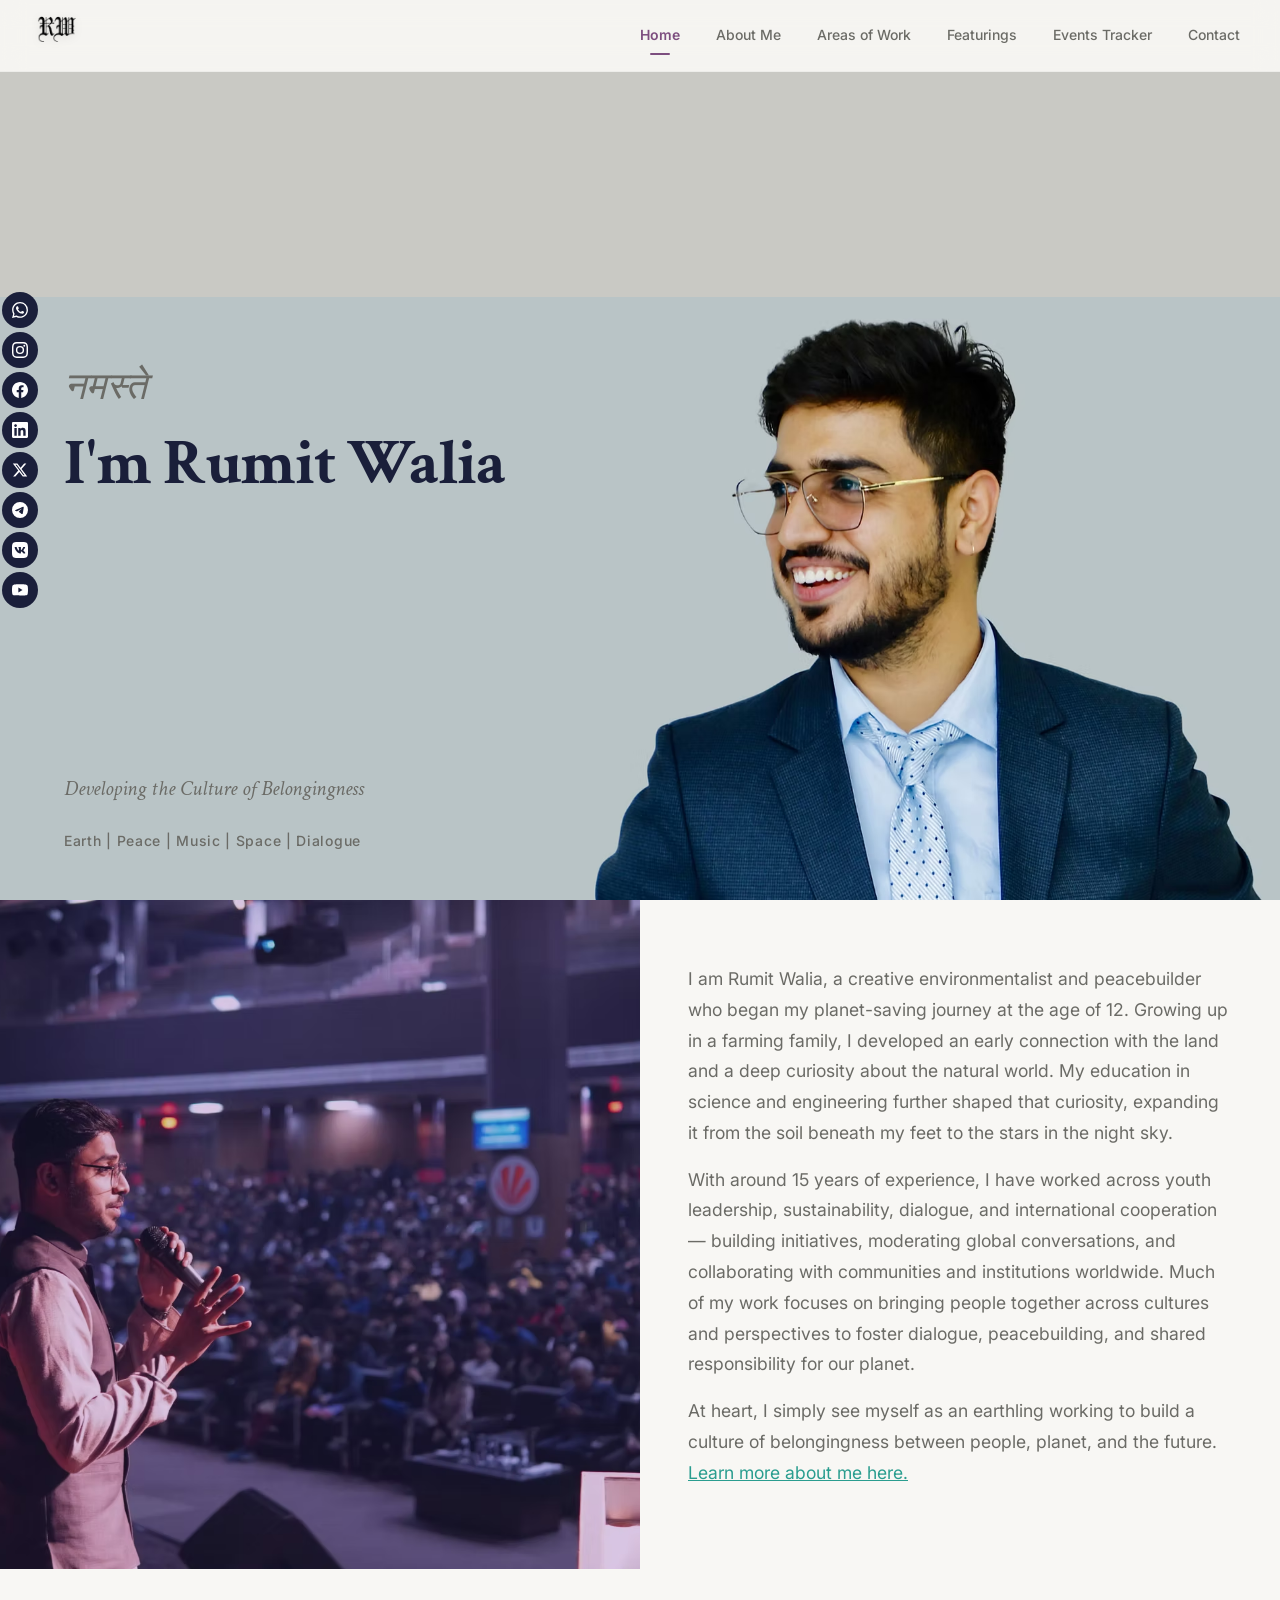
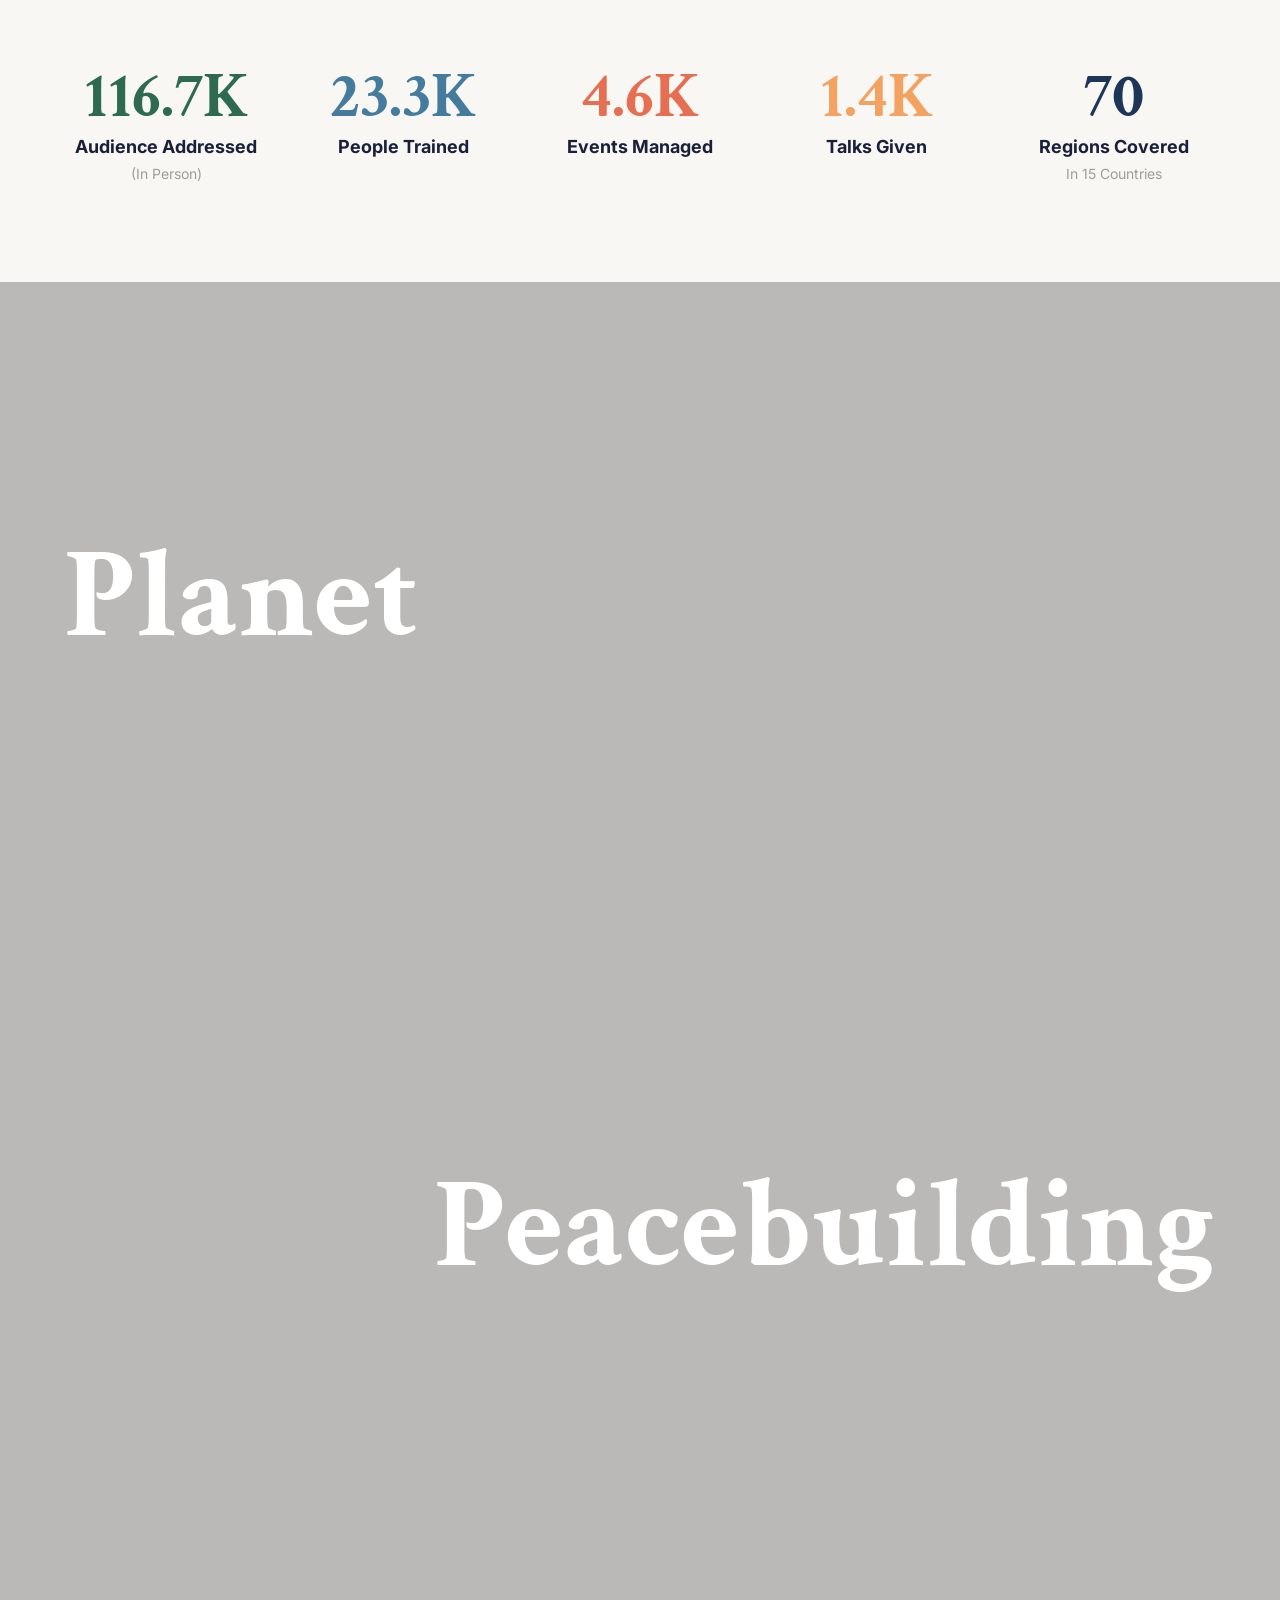
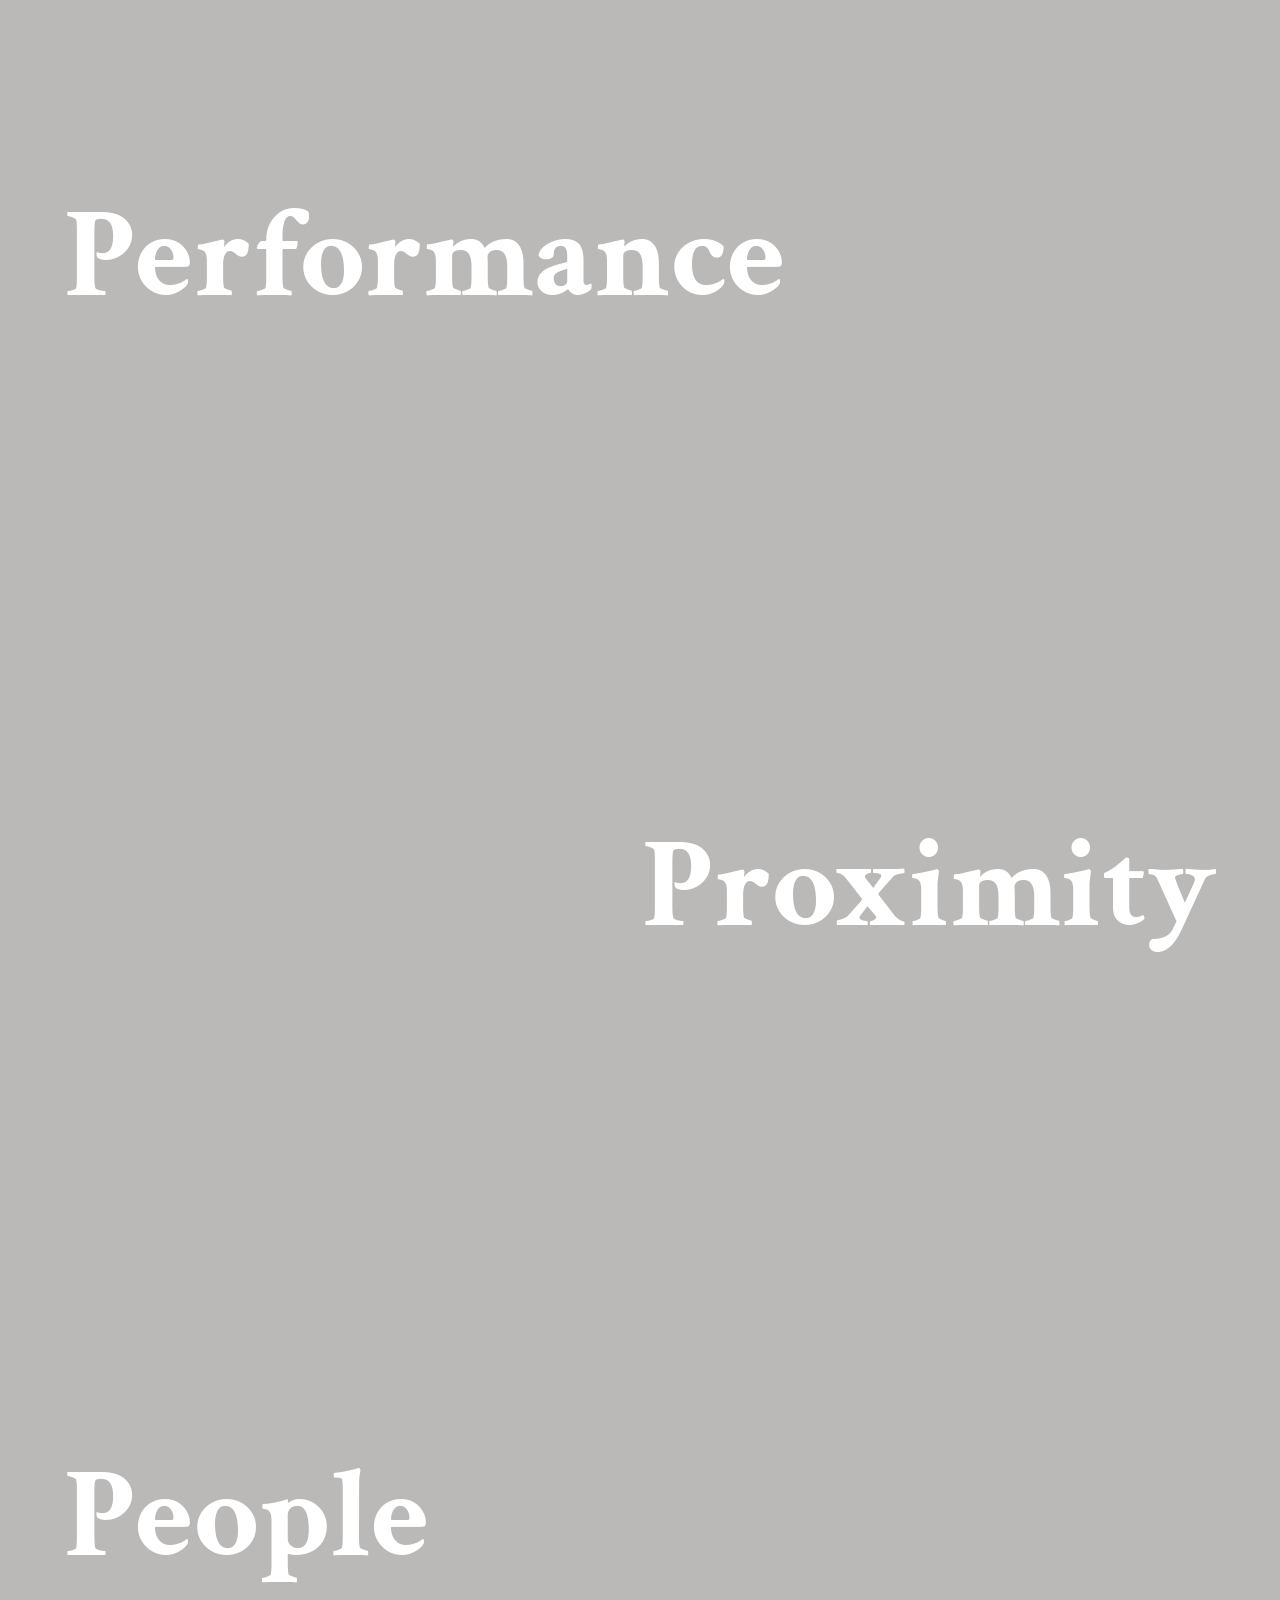
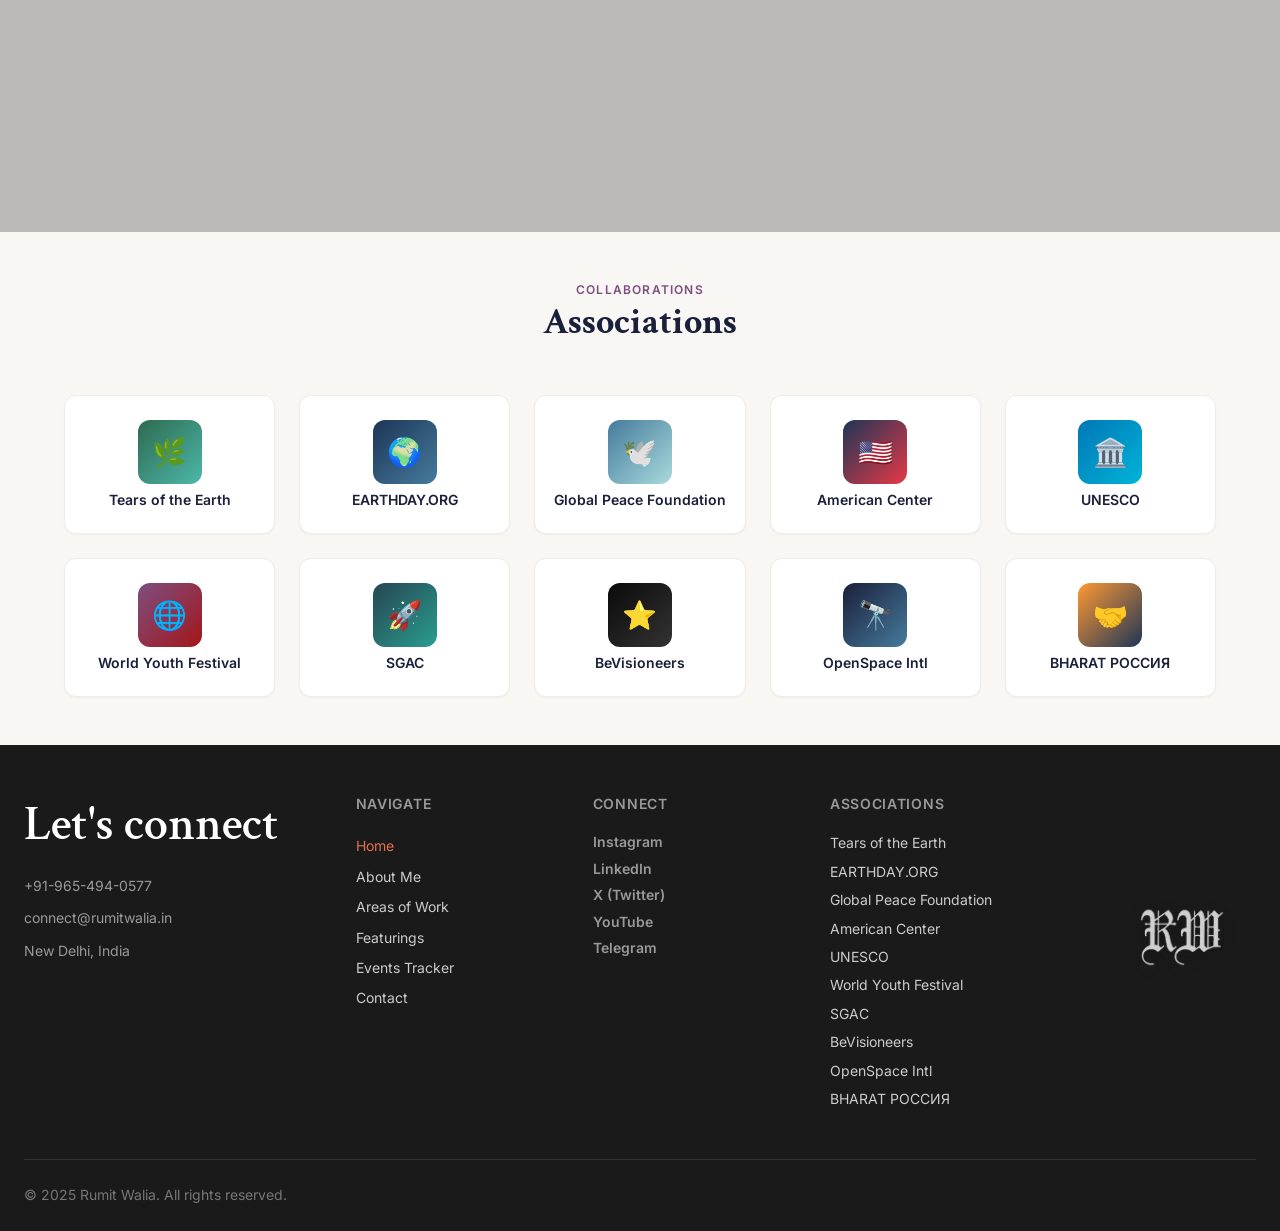
==== commit d173884c: "fi" ====
--- a/index.html
+++ b/index.html
@@ -24,64 +24,10 @@
   <link rel="stylesheet" href="css/animations.css">
   <link rel="stylesheet" href="css/pages.css">
 </head>
-<body>
+<body data-page="home">
 
-  <!-- ═══════════════ HEADER ═══════════════ -->
-  <header class="header" id="header">
-    <div class="header__inner">
-      <a href="index.html" class="header__logo" aria-label="Rumit Walia Home">
-        <img src="assets/images/logo.png" alt="RW Logo">
-      </a>
-
-      <nav class="nav" aria-label="Main navigation">
-        <a href="index.html" class="nav__link active">Home</a>
-        <a href="about.html" class="nav__link">About Me</a>
-        <a href="areas-of-work.html" class="nav__link">Areas of Work</a>
-        <!-- <a href="mentions.html" class="nav__link">Mentions</a> -->
-        <a href="events-tracker.html" class="nav__link">Events Tracker</a>
-        <a href="contact.html" class="nav__link">Contact</a>
-      </nav>
-
-      <button class="nav-toggle" aria-label="Toggle menu" aria-expanded="false">
-        <span></span><span></span><span></span>
-      </button>
-    </div>
-  </header>
-
-  <div class="nav-backdrop" aria-hidden="true"></div>
-  <nav class="nav-mobile" aria-label="Mobile navigation">
-    <a href="index.html" class="nav__link active">Home</a>
-    <a href="about.html" class="nav__link">About Me</a>
-    <a href="areas-of-work.html" class="nav__link">Areas of Work</a>
-    <!-- <a href="mentions.html" class="nav__link">Mentions</a> -->
-    <a href="events-tracker.html" class="nav__link">Events Tracker</a>
-    <a href="contact.html" class="nav__link">Contact</a>
-  </nav>
-
-  <!-- ═══════════════ SOCIAL BAR ═══════════════ -->
-  <aside class="social-bar" aria-label="Social media links">
-    <a href="https://wa.me/919654940577" class="social-bar__link" target="_blank" rel="noopener" aria-label="WhatsApp">
-      <svg viewBox="0 0 24 24"><path d="M17.472 14.382c-.297-.149-1.758-.867-2.03-.967-.273-.099-.471-.148-.67.15-.197.297-.767.966-.94 1.164-.173.199-.347.223-.644.075-.297-.15-1.255-.463-2.39-1.475-.883-.788-1.48-1.761-1.653-2.059-.173-.297-.018-.458.13-.606.134-.133.298-.347.446-.52.149-.174.198-.298.298-.497.099-.198.05-.371-.025-.52-.075-.149-.669-1.612-.916-2.207-.242-.579-.487-.5-.669-.51-.173-.008-.371-.01-.57-.01-.198 0-.52.074-.792.372-.272.297-1.04 1.016-1.04 2.479 0 1.462 1.065 2.875 1.213 3.074.149.198 2.096 3.2 5.077 4.487.709.306 1.262.489 1.694.625.712.227 1.36.195 1.871.118.571-.085 1.758-.719 2.006-1.413.248-.694.248-1.289.173-1.413-.074-.124-.272-.198-.57-.347m-5.421 7.403h-.004a9.87 9.87 0 01-5.031-1.378l-.361-.214-3.741.982.998-3.648-.235-.374a9.86 9.86 0 01-1.51-5.26c.001-5.45 4.436-9.884 9.888-9.884 2.64 0 5.122 1.03 6.988 2.898a9.825 9.825 0 012.893 6.994c-.003 5.45-4.437 9.884-9.885 9.884m8.413-18.297A11.815 11.815 0 0012.05 0C5.495 0 .16 5.335.157 11.892c0 2.096.547 4.142 1.588 5.945L.057 24l6.305-1.654a11.882 11.882 0 005.683 1.448h.005c6.554 0 11.89-5.335 11.893-11.893a11.821 11.821 0 00-3.48-8.413z"/></svg>
-    </a>
-    <a href="https://www.instagram.com/rumitwalia" class="social-bar__link" target="_blank" rel="noopener" aria-label="Instagram">
-      <svg viewBox="0 0 24 24"><path d="M12 2.163c3.204 0 3.584.012 4.85.07 3.252.148 4.771 1.691 4.919 4.919.058 1.265.069 1.645.069 4.849 0 3.205-.012 3.584-.069 4.849-.149 3.225-1.664 4.771-4.919 4.919-1.266.058-1.644.07-4.85.07-3.204 0-3.584-.012-4.849-.07-3.26-.149-4.771-1.699-4.919-4.92-.058-1.265-.07-1.644-.07-4.849 0-3.204.013-3.583.07-4.849.149-3.227 1.664-4.771 4.919-4.919 1.266-.057 1.645-.069 4.849-.069zM12 0C8.741 0 8.333.014 7.053.072 2.695.272.273 2.69.073 7.052.014 8.333 0 8.741 0 12c0 3.259.014 3.668.072 4.948.2 4.358 2.618 6.78 6.98 6.98C8.333 23.986 8.741 24 12 24c3.259 0 3.668-.014 4.948-.072 4.354-.2 6.782-2.618 6.979-6.98.059-1.28.073-1.689.073-4.948 0-3.259-.014-3.667-.072-4.947-.196-4.354-2.617-6.78-6.979-6.98C15.668.014 15.259 0 12 0zm0 5.838a6.162 6.162 0 100 12.324 6.162 6.162 0 000-12.324zM12 16a4 4 0 110-8 4 4 0 010 8zm6.406-11.845a1.44 1.44 0 100 2.881 1.44 1.44 0 000-2.881z"/></svg>
-    </a>
-    <a href="https://www.facebook.com/rumitwalia" class="social-bar__link" target="_blank" rel="noopener" aria-label="Facebook">
-      <svg viewBox="0 0 24 24"><path d="M24 12.073c0-6.627-5.373-12-12-12s-12 5.373-12 12c0 5.99 4.388 10.954 10.125 11.854v-8.385H7.078v-3.47h3.047V9.43c0-3.007 1.792-4.669 4.533-4.669 1.312 0 2.686.235 2.686.235v2.953H15.83c-1.491 0-1.956.925-1.956 1.874v2.25h3.328l-.532 3.47h-2.796v8.385C19.612 23.027 24 18.062 24 12.073z"/></svg>
-    </a>
-    <a href="https://www.linkedin.com/in/rumitwalia" class="social-bar__link" target="_blank" rel="noopener" aria-label="LinkedIn">
-      <svg viewBox="0 0 24 24"><path d="M20.447 20.452h-3.554v-5.569c0-1.328-.027-3.037-1.852-3.037-1.853 0-2.136 1.445-2.136 2.939v5.667H9.351V9h3.414v1.561h.046c.477-.9 1.637-1.85 3.37-1.85 3.601 0 4.267 2.37 4.267 5.455v6.286zM5.337 7.433c-1.144 0-2.063-.926-2.063-2.065 0-1.138.92-2.063 2.063-2.063 1.14 0 2.064.925 2.064 2.063 0 1.139-.925 2.065-2.064 2.065zm1.782 13.019H3.555V9h3.564v11.452zM22.225 0H1.771C.792 0 0 .774 0 1.729v20.542C0 23.227.792 24 1.771 24h20.451C23.2 24 24 23.227 24 22.271V1.729C24 .774 23.2 0 22.222 0h.003z"/></svg>
-    </a>
-    <a href="https://x.com/rumitwalia" class="social-bar__link" target="_blank" rel="noopener" aria-label="X (Twitter)">
-      <svg viewBox="0 0 24 24"><path d="M18.244 2.25h3.308l-7.227 8.26 8.502 11.24H16.17l-5.214-6.817L4.99 21.75H1.68l7.73-8.835L1.254 2.25H8.08l4.713 6.231zm-1.161 17.52h1.833L7.084 4.126H5.117z"/></svg>
-    </a>
-    <a href="https://t.me/rumitwalia" class="social-bar__link" target="_blank" rel="noopener" aria-label="Telegram">
-      <svg viewBox="0 0 24 24"><path d="M11.944 0A12 12 0 0 0 0 12a12 12 0 0 0 12 12 12 12 0 0 0 12-12A12 12 0 0 0 12 0a12 12 0 0 0-.056 0zm4.962 7.224c.1-.002.321.023.465.14a.506.506 0 0 1 .171.325c.016.093.036.306.02.472-.18 1.898-.962 6.502-1.36 8.627-.168.9-.499 1.201-.82 1.23-.696.065-1.225-.46-1.9-.902-1.056-.693-1.653-1.124-2.678-1.8-1.185-.78-.417-1.21.258-1.91.177-.184 3.247-2.977 3.307-3.23.007-.032.014-.15-.056-.212s-.174-.041-.249-.024c-.106.024-1.793 1.14-5.061 3.345-.479.33-.913.49-1.302.48-.428-.008-1.252-.241-1.865-.44-.752-.245-1.349-.374-1.297-.789.027-.216.325-.437.893-.663 3.498-1.524 5.83-2.529 6.998-3.014 3.332-1.386 4.025-1.627 4.476-1.635z"/></svg>
-    </a>
-    <a href="https://www.youtube.com/@rumitwalia" class="social-bar__link" target="_blank" rel="noopener" aria-label="YouTube">
-      <svg viewBox="0 0 24 24"><path d="M23.498 6.186a3.016 3.016 0 0 0-2.122-2.136C19.505 3.545 12 3.545 12 3.545s-7.505 0-9.377.505A3.017 3.017 0 0 0 .502 6.186C0 8.07 0 12 0 12s0 3.93.502 5.814a3.016 3.016 0 0 0 2.122 2.136c1.871.505 9.376.505 9.376.505s7.505 0 9.377-.505a3.015 3.015 0 0 0 2.122-2.136C24 15.93 24 12 24 12s0-3.93-.502-5.814zM9.545 15.568V8.432L15.818 12l-6.273 3.568z"/></svg>
-    </a>
-  </aside>
+  <div id="site-header"></div>
+  <div id="site-social-bar"></div>
 
   <main>
     <!-- ═══════════════ HERO ═══════════════ -->
@@ -89,17 +35,11 @@
       <div class="container" style="position: relative; z-index: 2;">
         <p class="hero__greeting">नमस्ते</p>
         <h1 class="hero__title">I'm Rumit Walia</h1>
-        <p class="hero__subtitle">Developing the Culture of Belongingness</p>
-        <div class="hero__pills">
-          <span class="hero__pill">🌍 Earth</span>
-          <span class="hero__pill">☮️ Peace</span>
-          <span class="hero__pill">🎵 Music</span>
-          <span class="hero__pill">🚀 Space</span>
-          <span class="hero__pill">💬 Dialogue</span>
-        </div>
-        <div class="hero__actions">
-          <a href="about.html" class="btn btn-primary">Learn More</a>
-          <a href="contact.html" class="btn btn-secondary">Get in Touch</a>
+      </div>
+      <div class="hero__bottom" style="position: absolute; bottom: 0; left: 0; right: 0; z-index: 2;">
+        <div class="container">
+          <p class="hero__subtitle">Developing the Culture of Belongingness</p>
+          <p class="hero__keywords">Earth | Peace | Music | Space | Dialogue</p>
         </div>
       </div>
       <img src="assets/images/400900_503acb0984e04aaa9778fc3c2861884c~mv2.avif" alt="Rumit Walia" class="hero__portrait">
@@ -147,135 +87,88 @@
       </div>
     </section>
 
-    <!-- ═══════════════ AREAS OF WORK — IMAGE DRIVEN ═══════════════ -->
-    <section class="section home-work" id="areas">
-      <div class="container">
-        <div class="section__header">
-          <p class="overline reveal">What I Do</p>
-          <h2 class="section__title reveal">Areas of Work</h2>
-          <p class="section__subtitle reveal">Exploring the intersections of environment, peace, arts, space, and youth empowerment.</p>
-        </div>
-        <div class="grid grid--auto">
-          <a href="areas-of-work.html#environment" class="card card--work env reveal" id="card-env">
-            <div class="card__icon">🌱</div>
-            <h3 class="card__title">Planet</h3>
-            <p class="card__text">Environmental conservation through Tears of the Earth and EARTHDAY.ORG India.</p>
-            <span class="badge badge--env">Environment</span>
-          </a>
-          <a href="areas-of-work.html#peacebuilding" class="card card--work peace reveal" id="card-peace">
-            <div class="card__icon">🕊️</div>
-            <h3 class="card__title">Peacebuilding</h3>
-            <p class="card__text">Interfaith dialogue, community peacebuilding, and the Young Changemakers Dialogue.</p>
-            <span class="badge badge--peace">Peace</span>
-          </a>
-          <a href="areas-of-work.html#performance" class="card card--work arts reveal" id="card-arts">
-            <div class="card__icon">🎭</div>
-            <h3 class="card__title">Performance</h3>
-            <p class="card__text">Music with Virah Band, street plays, and performative arts for social change.</p>
-            <span class="badge badge--arts">Arts</span>
-          </a>
-          <a href="areas-of-work.html#space" class="card card--work space reveal" id="card-space">
-            <div class="card__icon">🔭</div>
-            <h3 class="card__title">Proximity</h3>
-            <p class="card__text">Space exploration's intersection with peace and environment through Future Forward.</p>
-            <span class="badge badge--space">Space</span>
-          </a>
-          <a href="areas-of-work.html#people" class="card card--work people reveal" id="card-people">
-            <div class="card__icon">👥</div>
-            <h3 class="card__title">People</h3>
-            <p class="card__text">Youth empowerment, public speaking, podcasts, and advisory to global organizations.</p>
-            <span class="badge badge--people">Youth</span>
-          </a>
-        </div>
-      </div>
+    <!-- ═══════════════ AREAS OF WORK — PARALLAX IMAGE STRIPS ═══════════════ -->
+    <section class="work-strips" id="areas">
+      <a href="areas-of-work.html#environment" class="work-strip" id="strip-planet"
+         style="background-image: url('assets/images/pomelli_bdna_image_0415 (10).png'); background-position: center 30%;">
+        <h2 class="work-strip__title work-strip__title--left">Planet</h2>
+      </a>
+      <a href="areas-of-work.html#peacebuilding" class="work-strip" id="strip-peace"
+         style="background-image: url('assets/images/pomelli_bdna_image_0415 (1).png'); background-position: center 25%;">
+        <h2 class="work-strip__title work-strip__title--right">Peacebuilding</h2>
+      </a>
+      <a href="areas-of-work.html#performance" class="work-strip" id="strip-performance"
+         style="background-image: url('assets/images/pomelli_bdna_image_0415 (3).png'); background-position: 60% 20%;">
+        <h2 class="work-strip__title work-strip__title--left">Performance</h2>
+      </a>
+      <a href="areas-of-work.html#space" class="work-strip" id="strip-proximity"
+         style="background-image: url('assets/images/pomelli_bdna_image_0415 (6).png'); background-position: 40% 25%;">
+        <h2 class="work-strip__title work-strip__title--right">Proximity</h2>
+      </a>
+      <a href="areas-of-work.html#people" class="work-strip" id="strip-people"
+         style="background-image: url('assets/images/pomelli_bdna_image_0415 (19).png'); background-position: center 40%;">
+        <h2 class="work-strip__title work-strip__title--left">People</h2>
+      </a>
     </section>
 
-    <!-- ═══════════════ ASSOCIATIONS ═══════════════ -->
-    <section class="section" id="associations">
+    <!-- ═══════════════ COLLABORATIONS ═══════════════ -->
+    <section class="section" id="collaborations">
       <div class="container">
         <div class="section__header">
           <p class="overline reveal">Collaborations</p>
           <h2 class="section__title reveal">Associations</h2>
         </div>
-      </div>
-      <div class="marquee-container reveal">
-        <div class="marquee-content">
-          <div class="marquee-item">Tears of the Earth</div>
-          <div class="marquee-item">EARTHDAY.ORG</div>
-          <div class="marquee-item">Global Peace Foundation</div>
-          <div class="marquee-item">American Center</div>
-          <div class="marquee-item">UNESCO</div>
-          <div class="marquee-item">World Youth Festival</div>
-          <div class="marquee-item">SGAC</div>
-          <div class="marquee-item">BeVisioneers</div>
-          <div class="marquee-item">OpenSpace Intl</div>
-          <div class="marquee-item">BHARAT РОССИЯ</div>
-          <!-- Duplicate for seamless scroll -->
-          <div class="marquee-item">Tears of the Earth</div>
-          <div class="marquee-item">EARTHDAY.ORG</div>
-          <div class="marquee-item">Global Peace Foundation</div>
-          <div class="marquee-item">American Center</div>
-          <div class="marquee-item">UNESCO</div>
-          <div class="marquee-item">World Youth Festival</div>
-          <div class="marquee-item">SGAC</div>
-          <div class="marquee-item">BeVisioneers</div>
-          <div class="marquee-item">OpenSpace Intl</div>
-          <div class="marquee-item">BHARAT РОССИЯ</div>
+        <div class="collab-logos-grid reveal">
+          <div class="collab-logo-card">
+            <div class="collab-logo-card__icon" style="background: linear-gradient(135deg, #2d6a4f, #4db8ab);">🌿</div>
+            <span class="collab-logo-card__name">Tears of the Earth</span>
+          </div>
+          <div class="collab-logo-card">
+            <div class="collab-logo-card__icon" style="background: linear-gradient(135deg, #1d3557, #457b9d);">🌍</div>
+            <span class="collab-logo-card__name">EARTHDAY.ORG</span>
+          </div>
+          <div class="collab-logo-card">
+            <div class="collab-logo-card__icon" style="background: linear-gradient(135deg, #457b9d, #a8dadc);">🕊️</div>
+            <span class="collab-logo-card__name">Global Peace Foundation</span>
+          </div>
+          <div class="collab-logo-card">
+            <div class="collab-logo-card__icon" style="background: linear-gradient(135deg, #1d3557, #e63946);">🇺🇸</div>
+            <span class="collab-logo-card__name">American Center</span>
+          </div>
+          <div class="collab-logo-card">
+            <div class="collab-logo-card__icon" style="background: linear-gradient(135deg, #0077b6, #00b4d8);">🏛️</div>
+            <span class="collab-logo-card__name">UNESCO</span>
+          </div>
+          <div class="collab-logo-card">
+            <div class="collab-logo-card__icon" style="background: linear-gradient(135deg, #7d4e7f, #a4161a);">🌐</div>
+            <span class="collab-logo-card__name">World Youth Festival</span>
+          </div>
+          <div class="collab-logo-card">
+            <div class="collab-logo-card__icon" style="background: linear-gradient(135deg, #264653, #2a9d8f);">🚀</div>
+            <span class="collab-logo-card__name">SGAC</span>
+          </div>
+          <div class="collab-logo-card">
+            <div class="collab-logo-card__icon" style="background: linear-gradient(135deg, #0a0a0a, #333);">⭐</div>
+            <span class="collab-logo-card__name">BeVisioneers</span>
+          </div>
+          <div class="collab-logo-card">
+            <div class="collab-logo-card__icon" style="background: linear-gradient(135deg, #1a1f3a, #457b9d);">🔭</div>
+            <span class="collab-logo-card__name">OpenSpace Intl</span>
+          </div>
+          <div class="collab-logo-card">
+            <div class="collab-logo-card__icon" style="background: linear-gradient(135deg, #ff9933, #1d3557);">🤝</div>
+            <span class="collab-logo-card__name">BHARAT РОССИЯ</span>
+          </div>
         </div>
       </div>
     </section>
 
-    <!-- ═══════════════ CTA ═══════════════ -->
-    <section class="section" style="background: linear-gradient(135deg, var(--color-plum) 0%, var(--color-navy) 100%); color: var(--color-white); text-align: center;">
-      <div class="container">
-        <h2 class="section__title reveal" style="color: var(--color-white);">Let's Connect</h2>
-        <p class="section__subtitle reveal" style="color: rgba(255,255,255,0.8);">Interested in collaborating on environment, peace, or youth initiatives? I'd love to hear from you.</p>
-        <div class="mt-xl reveal">
-          <a href="contact.html" class="btn btn-lg" style="background: var(--color-white); color: var(--color-plum); border-color: var(--color-white);">Get in Touch</a>
-        </div>
-      </div>
-    </section>
+
   </main>
 
-  <!-- ═══════════════ FOOTER ═══════════════ -->
-  <footer class="footer" id="footer">
-    <div class="footer__inner">
-      <div class="footer__grid">
-        <div>
-          <h3 class="footer__title">Let's connect</h3>
-          <p class="footer__text" style="margin-bottom: var(--spacing-md);">+91-965-494-0577</p>
-          <p class="footer__text">connect@rumitwalia.in</p>
-          <p class="footer__text" style="margin-top: var(--spacing-md);">New Delhi, India</p>
-        </div>
-        <div>
-          <h4 class="footer__heading">Navigate</h4>
-          <a href="index.html" class="footer__link" style="color: var(--color-coral);">Home</a>
-          <a href="about.html" class="footer__link">About Me</a>
-          <a href="areas-of-work.html" class="footer__link">Areas of Work</a>
-          <!-- <a href="mentions.html" class="footer__link">Mentions</a> -->
-          <a href="events-tracker.html" class="footer__link">Events Tracker</a>
-          <a href="contact.html" class="footer__link">Contact</a>
-        </div>
-        <div>
-          <h4 class="footer__heading">Connect</h4>
-          <div class="footer__social" style="flex-direction: column; gap: var(--spacing-xs);">
-            <a href="https://www.instagram.com/rumitwalia" target="_blank" rel="noopener">Instagram</a>
-            <a href="https://www.linkedin.com/in/rumitwalia" target="_blank" rel="noopener">LinkedIn</a>
-            <a href="https://x.com/rumitwalia" target="_blank" rel="noopener">X (Twitter)</a>
-            <a href="https://www.youtube.com/@rumitwalia" target="_blank" rel="noopener">YouTube</a>
-            <a href="https://t.me/rumitwalia" target="_blank" rel="noopener">Telegram</a>
-          </div>
-        </div>
-        <div style="display:flex; align-items:center; justify-content:center;">
-          <img src="assets/images/logo.png" alt="RW Logo" class="footer__logo-large">
-        </div>
-      </div>
-      <div class="footer__bottom">
-        <span>&copy; 2024 Rumit Walia. All rights reserved.</span>
-      </div>
-    </div>
-  </footer>
+  <div id="site-footer"></div>
 
+  <script src="js/components.js"></script>
   <script src="js/data.js"></script>
   <script src="js/main.js"></script>
   <script src="js/animations.js"></script>
--- a/css/components.css
+++ b/css/components.css
@@ -330,14 +330,14 @@
 }
 
 .header__logo img {
-  height: 48px;
+  height: 64px;
   width: auto;
   filter: drop-shadow(0 2px 4px rgba(0,0,0,0.1));
   transition: height var(--duration-base) var(--ease-out);
 }
 
 .header.scrolled .header__logo img {
-  height: 40px;
+  height: 52px;
 }
 
 .header__logo-mark {
@@ -775,19 +775,21 @@
   transform: translateY(-50%);
   display: flex;
   flex-direction: column;
-  gap: 2px;
+  gap: 4px;
   z-index: var(--z-sticky);
+  padding-left: 2px;
 }
 
 .social-bar__link {
   display: flex;
   align-items: center;
   justify-content: center;
-  width: 44px;
-  height: 44px;
+  width: 36px;
+  height: 36px;
+  border-radius: 50%;
   background-color: var(--color-navy);
   color: var(--color-white);
-  font-size: 1.1rem;
+  font-size: 1rem;
   transition: all var(--duration-fast) var(--ease-out);
   text-decoration: none;
 }
@@ -798,43 +800,14 @@
 }
 
 .social-bar__link svg {
-  width: 20px;
-  height: 20px;
+  width: 16px;
+  height: 16px;
   fill: currentColor;
 }
 
 @media (max-width: 768px) {
   .social-bar {
-    position: fixed;
-    bottom: 0;
-    left: 0;
-    top: auto;
-    width: 100%;
-    flex-direction: row;
-    transform: none;
-    background: var(--color-navy);
-    box-shadow: 0 -2px 10px rgba(0,0,0,0.1);
-  }
-  .social-bar__link {
-    flex: 1;
-    height: 50px;
-    border-right: 1px solid rgba(255,255,255,0.05);
-  }
-  .social-bar__link:last-child {
-    border-right: none;
-  }
-}
-    transform: none;
-    top: auto;
-    left: auto;
-    gap: var(--spacing-sm);
-    padding: var(--spacing-md) 0;
-  }
-
-  .social-bar__link {
-    border-radius: 50%;
-    width: 40px;
-    height: 40px;
+    display: none !important;
   }
 }
 
@@ -853,7 +826,6 @@
   display: flex;
   align-items: center;
   padding: var(--spacing-4xl) 0;
-  margin-top: var(--header-height);
   position: relative;
   overflow: hidden;
 }
--- a/css/pages.css
+++ b/css/pages.css
@@ -39,6 +39,7 @@
   position: relative;
   background-color: #c9c9c4;
   overflow: hidden;
+  padding-top: var(--header-height);
 }
 
 .home-hero .hero__bg {
@@ -73,9 +74,19 @@
   animation: fadeInUp 0.8s var(--ease-out) 0.8s forwards;
 }
 
-.home-hero .hero__actions {
+.home-hero .hero__keywords {
+  font-family: var(--font-body);
+  font-size: var(--fs-small);
+  font-weight: var(--fw-medium);
+  color: var(--color-text-secondary);
+  letter-spacing: var(--ls-wider);
+  margin-top: var(--spacing-xs);
   opacity: 0;
-  animation: fadeInUp 0.8s var(--ease-out) 1s forwards;
+  animation: fadeInUp 0.8s var(--ease-out) 0.8s forwards;
+}
+
+.home-hero .hero__bottom {
+  padding-bottom: var(--spacing-2xl);
 }
 
 .home-hero .hero__portrait {
@@ -110,18 +121,37 @@
   .home-hero {
     min-height: auto;
     padding-top: calc(var(--header-height) + var(--spacing-4xl));
-    padding-bottom: var(--spacing-3xl);
+    padding-bottom: 0;
+    flex-direction: column;
+    justify-content: flex-start;
+  }
+  .home-hero .container {
+    width: 100%;
+    display: flex;
+    flex-direction: column;
+    align-items: center;
+    text-align: center;
+    padding-bottom: var(--spacing-lg);
+  }
+  .home-hero .hero__bottom {
+    position: relative;
+    text-align: center;
+    padding-bottom: var(--spacing-lg);
+  }
+  .home-hero .hero__pills {
+    justify-content: center;
   }
   .home-hero .hero__portrait {
     position: relative;
-    height: auto;
-    max-height: 450px;
+    height: 400px;
     width: 100%;
-    right: 0;
+    right: auto;
+    bottom: auto;
     opacity: 1;
-    object-position: center bottom;
-    margin-top: var(--spacing-2xl);
-    pointer-events: auto;
+    object-fit: cover;
+    object-position: 85% top;
+    margin-top: 0;
+    pointer-events: none;
   }
 }
 
@@ -225,10 +255,87 @@
   }
 }
 
-/* ── Work areas grid ───────────────────────────────────────────────────── */
-
-.home-work .grid {
-  gap: var(--spacing-lg);
+/* ── Work area parallax strips ─────────────────────────────────────────── */
+
+.work-strips {
+  width: 100%;
+}
+
+.work-strip {
+  position: relative;
+  display: flex;
+  align-items: center;
+  width: 100%;
+  height: 70vh;
+  min-height: 450px;
+  overflow: hidden;
+  text-decoration: none;
+  cursor: pointer;
+
+  /* Background image — set via inline style per strip */
+  background-size: cover;
+  background-position: center;
+  background-repeat: no-repeat;
+  background-attachment: fixed;
+}
+
+/* Subtle uniform dark overlay */
+.work-strip::after {
+  content: '';
+  position: absolute;
+  inset: 0;
+  background: rgba(0, 0, 0, 0.25);
+  z-index: 1;
+  pointer-events: none;
+  transition: background 0.5s var(--ease-out);
+}
+
+.work-strip:hover::after {
+  background: rgba(0, 0, 0, 0.35);
+}
+
+.work-strip__title {
+  position: relative;
+  z-index: 2;
+  font-family: var(--font-display);
+  font-size: clamp(4rem, 10vw, 8rem);
+  font-weight: var(--fw-bold);
+  color: var(--color-white);
+  line-height: 1;
+  margin: 0;
+  transition: transform 0.5s var(--ease-out), opacity 0.5s var(--ease-out);
+}
+
+.work-strip:hover .work-strip__title {
+  transform: scale(1.03);
+}
+
+.work-strip__title--left {
+  padding-left: var(--spacing-3xl);
+  margin-right: auto;
+}
+
+.work-strip__title--right {
+  padding-right: var(--spacing-3xl);
+  margin-left: auto;
+}
+
+/* Mobile: background-attachment:fixed doesn't work well on iOS */
+@media (max-width: 768px) {
+  .work-strip {
+    height: 50vh;
+    min-height: 300px;
+    background-attachment: scroll;
+  }
+  .work-strip__title {
+    font-size: clamp(2.5rem, 12vw, 4rem);
+  }
+  .work-strip__title--left {
+    padding-left: var(--spacing-xl);
+  }
+  .work-strip__title--right {
+    padding-right: var(--spacing-xl);
+  }
 }
 
 /* ── About Page ────────────────────────────────────────────────────────── */
@@ -890,40 +997,6 @@
     gap: var(--spacing-md) !important;
   }
 }
-  text-transform: uppercase;
-  letter-spacing: var(--ls-wider);
-  color: var(--color-text-tertiary);
-  margin-bottom: 2px;
-}
-
-.contact-info__value {
-  font-size: var(--fs-body);
-  color: var(--color-navy);
-}
-
-.contact-info__value a {
-  color: var(--color-teal);
-  text-decoration: none;
-}
-
-.contact-info__value a:hover {
-  text-decoration: underline;
-}
-
-.contact-map {
-  width: 100%;
-  height: 300px;
-  border-radius: var(--radius-lg);
-  overflow: hidden;
-  border: 1px solid var(--color-border-light);
-  margin-top: var(--spacing-xl);
-}
-
-.contact-map iframe {
-  width: 100%;
-  height: 100%;
-  border: none;
-}
 
 /* ── Footer — Dark theme matching original ────────────────────────────── */
 
@@ -1036,3 +1109,363 @@
     grid-template-columns: 1fr;
   }
 }
+
+/* ── Blogs Page ───────────────────────────────────────────────────────── */
+
+.blogs-toolbar {
+  display: flex;
+  flex-wrap: wrap;
+  gap: var(--spacing-md);
+  align-items: center;
+  margin-bottom: var(--spacing-2xl);
+}
+
+.blogs-search {
+  position: relative;
+  flex: 1;
+  min-width: 240px;
+}
+
+.blogs-search__input {
+  width: 100%;
+  padding: var(--spacing-sm) var(--spacing-lg) var(--spacing-sm) 2.75rem;
+  border: 1.5px solid var(--color-border);
+  border-radius: var(--radius-full);
+  font-size: var(--fs-body);
+  font-family: var(--font-body);
+  background: var(--color-bg-card);
+  color: var(--color-text);
+  transition: border-color var(--duration-fast), box-shadow var(--duration-fast);
+}
+
+.blogs-search__input:focus {
+  outline: none;
+  border-color: var(--color-plum);
+  box-shadow: 0 0 0 3px rgba(125, 78, 127, 0.1);
+}
+
+.blogs-search__icon {
+  position: absolute;
+  left: var(--spacing-md);
+  top: 50%;
+  transform: translateY(-50%);
+  width: 18px;
+  height: 18px;
+  color: var(--color-text-tertiary);
+  pointer-events: none;
+}
+
+.blogs-filters {
+  display: flex;
+  flex-wrap: wrap;
+  gap: var(--spacing-xs);
+}
+
+.blogs-filter__btn {
+  padding: var(--spacing-xs) var(--spacing-md);
+  border: 1.5px solid var(--color-border);
+  border-radius: var(--radius-full);
+  font-size: var(--fs-small);
+  font-weight: var(--fw-medium);
+  color: var(--color-text-secondary);
+  cursor: pointer;
+  transition: all var(--duration-fast) var(--ease-out);
+  background: none;
+  font-family: var(--font-body);
+}
+
+.blogs-filter__btn:hover,
+.blogs-filter__btn.active {
+  border-color: var(--color-plum);
+  color: var(--color-plum);
+  background-color: rgba(125, 78, 127, 0.06);
+}
+
+.blogs-grid {
+  display: grid;
+  grid-template-columns: repeat(auto-fill, minmax(340px, 1fr));
+  gap: var(--spacing-lg);
+}
+
+.blog-card {
+  display: flex;
+  flex-direction: column;
+  text-decoration: none;
+  background: var(--color-bg-card);
+  border-radius: var(--radius-lg);
+  overflow: hidden;
+  box-shadow: var(--shadow-sm);
+  border: 1px solid var(--color-border-light);
+  padding: var(--spacing-lg);
+  transition: transform var(--duration-base) var(--ease-out),
+              box-shadow var(--duration-base) var(--ease-out);
+}
+
+.blog-card:hover {
+  transform: translateY(-4px);
+  box-shadow: var(--shadow-lg);
+}
+
+.blog-card__header {
+  display: flex;
+  justify-content: space-between;
+  align-items: center;
+  margin-bottom: var(--spacing-md);
+}
+
+.blog-card__category {
+  display: inline-block;
+  font-size: var(--fs-label);
+  font-weight: var(--fw-semibold);
+  text-transform: uppercase;
+  letter-spacing: var(--ls-wider);
+  color: var(--color-teal);
+  background: rgba(42, 157, 143, 0.08);
+  padding: 2px var(--spacing-sm);
+  border-radius: var(--radius-full);
+}
+
+.blog-card__date {
+  font-size: var(--fs-label);
+  color: var(--color-text-tertiary);
+}
+
+.blog-card__title {
+  font-family: var(--font-display);
+  font-size: var(--fs-h2);
+  font-weight: var(--fw-bold);
+  color: var(--color-navy);
+  margin-bottom: var(--spacing-sm);
+  line-height: var(--lh-snug);
+}
+
+.blog-card__excerpt {
+  color: var(--color-text-secondary);
+  line-height: var(--lh-relaxed);
+  margin-bottom: var(--spacing-md);
+  flex: 1;
+}
+
+.blog-card__cta {
+  font-size: var(--fs-small);
+  font-weight: var(--fw-semibold);
+  color: var(--color-plum);
+  transition: color var(--duration-fast);
+}
+
+.blog-card:hover .blog-card__cta {
+  color: var(--color-plum-dark);
+}
+
+.blogs-empty {
+  text-align: center;
+  padding: var(--spacing-4xl) var(--spacing-lg);
+  color: var(--color-text-tertiary);
+  font-size: var(--fs-h3);
+  font-family: var(--font-display);
+}
+
+@media (max-width: 480px) {
+  .blogs-grid {
+    grid-template-columns: 1fr;
+  }
+  .blogs-toolbar {
+    flex-direction: column;
+    align-items: stretch;
+  }
+}
+
+/* ── Mention card meta ────────────────────────────────────────────────── */
+
+.mention-card__meta {
+  display: flex;
+  justify-content: space-between;
+  align-items: center;
+  margin-bottom: var(--spacing-sm);
+}
+
+.mention-card__category {
+  font-size: var(--fs-label);
+  font-weight: var(--fw-semibold);
+  text-transform: uppercase;
+  letter-spacing: var(--ls-wider);
+}
+
+/* ── Events empty/note states ─────────────────────────────────────────── */
+
+.events-note {
+  font-size: var(--fs-small);
+  color: var(--color-text-tertiary);
+  font-style: italic;
+  margin-bottom: var(--spacing-md);
+  padding: var(--spacing-sm) 0;
+}
+
+.events-empty {
+  text-align: center;
+  padding: var(--spacing-lg);
+  color: var(--color-text-tertiary);
+  font-style: italic;
+}
+
+/* ── Collaboration Logo Cards ─────────────────────────────────────────── */
+
+.collab-logos-grid {
+  display: grid;
+  grid-template-columns: repeat(5, 1fr);
+  gap: var(--spacing-lg);
+}
+
+.collab-logo-card {
+  display: flex;
+  flex-direction: column;
+  align-items: center;
+  gap: var(--spacing-sm);
+  padding: var(--spacing-lg) var(--spacing-md);
+  background: var(--color-bg-card);
+  border-radius: var(--radius-lg);
+  border: 1px solid var(--color-border-light);
+  box-shadow: var(--shadow-xs);
+  transition: transform var(--duration-base) var(--ease-out),
+              box-shadow var(--duration-base) var(--ease-out);
+  cursor: default;
+  text-align: center;
+}
+
+.collab-logo-card:hover {
+  transform: translateY(-4px);
+  box-shadow: var(--shadow-md);
+}
+
+.collab-logo-card__icon {
+  width: 64px;
+  height: 64px;
+  border-radius: var(--radius-lg);
+  display: flex;
+  align-items: center;
+  justify-content: center;
+  font-size: 1.75rem;
+  color: white;
+  flex-shrink: 0;
+}
+
+.collab-logo-card__name {
+  font-size: var(--fs-small);
+  font-weight: var(--fw-semibold);
+  color: var(--color-navy);
+  line-height: var(--lh-tight);
+}
+
+@media (max-width: 1024px) {
+  .collab-logos-grid {
+    grid-template-columns: repeat(4, 1fr);
+  }
+}
+
+@media (max-width: 768px) {
+  .collab-logos-grid {
+    grid-template-columns: repeat(3, 1fr);
+    gap: var(--spacing-md);
+  }
+}
+
+@media (max-width: 480px) {
+  .collab-logos-grid {
+    grid-template-columns: repeat(2, 1fr);
+    gap: var(--spacing-sm);
+  }
+  .collab-logo-card {
+    padding: var(--spacing-md) var(--spacing-sm);
+  }
+  .collab-logo-card__icon {
+    width: 48px;
+    height: 48px;
+    font-size: 1.25rem;
+  }
+}
+
+/* ── Featurings Page ──────────────────────────────────────────────────── */
+
+.featurings-tabs {
+  display: flex;
+  flex-wrap: wrap;
+  gap: var(--spacing-sm);
+  justify-content: center;
+  margin-bottom: var(--spacing-2xl);
+}
+
+.featurings-tab {
+  padding: var(--spacing-sm) var(--spacing-xl);
+  border: 2px solid var(--color-border);
+  border-radius: var(--radius-full);
+  font-size: var(--fs-body);
+  font-weight: var(--fw-semibold);
+  font-family: var(--font-body);
+  color: var(--color-text-secondary);
+  cursor: pointer;
+  transition: all var(--duration-fast) var(--ease-out);
+  background: none;
+}
+
+.featurings-tab:hover,
+.featurings-tab.active {
+  border-color: var(--color-plum);
+  color: var(--color-white);
+  background: var(--color-plum);
+}
+
+.featurings-section {
+  margin-bottom: var(--spacing-3xl);
+}
+
+.featurings-section__title {
+  font-family: var(--font-display);
+  font-size: var(--fs-h1);
+  font-weight: var(--fw-bold);
+  color: var(--color-navy);
+  margin-bottom: var(--spacing-xl);
+  display: flex;
+  align-items: center;
+  gap: var(--spacing-sm);
+}
+
+.featurings-section__icon {
+  font-size: 1.5rem;
+}
+
+/* ── Footer Associations ──────────────────────────────────────────────── */
+
+.footer__associations {
+  display: flex;
+  flex-direction: column;
+  gap: var(--spacing-xs);
+}
+
+.footer__assoc-item {
+  font-size: var(--fs-small);
+  color: #cccccc;
+  padding: 1px 0;
+  line-height: var(--lh-normal);
+}
+
+.footer__grid--5col {
+  grid-template-columns: 1.5fr 1fr 1fr 1.2fr 0.8fr;
+}
+
+@media (max-width: 1024px) {
+  .footer__grid--5col {
+    grid-template-columns: 1fr 1fr 1fr;
+  }
+}
+
+@media (max-width: 768px) {
+  .footer__grid--5col {
+    grid-template-columns: 1fr 1fr;
+  }
+}
+
+@media (max-width: 480px) {
+  .footer__grid--5col {
+    grid-template-columns: 1fr;
+  }
+}
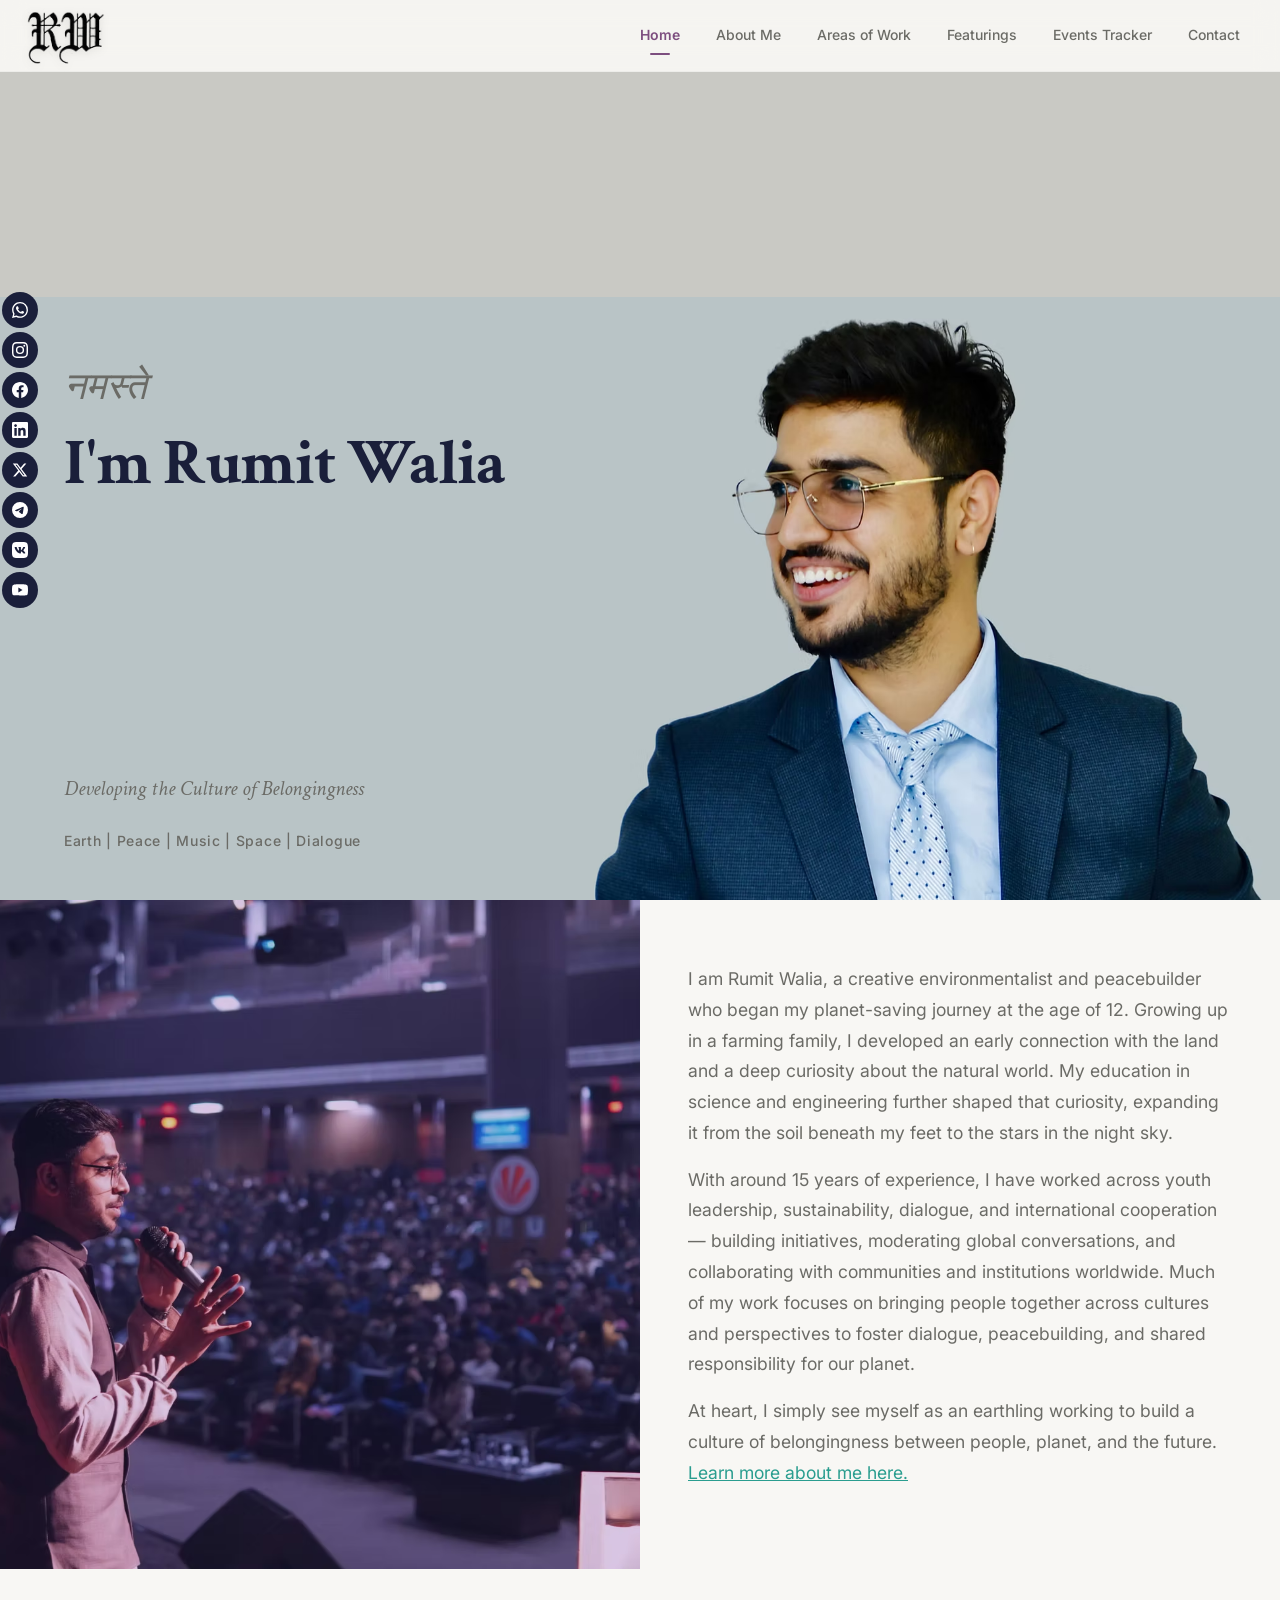
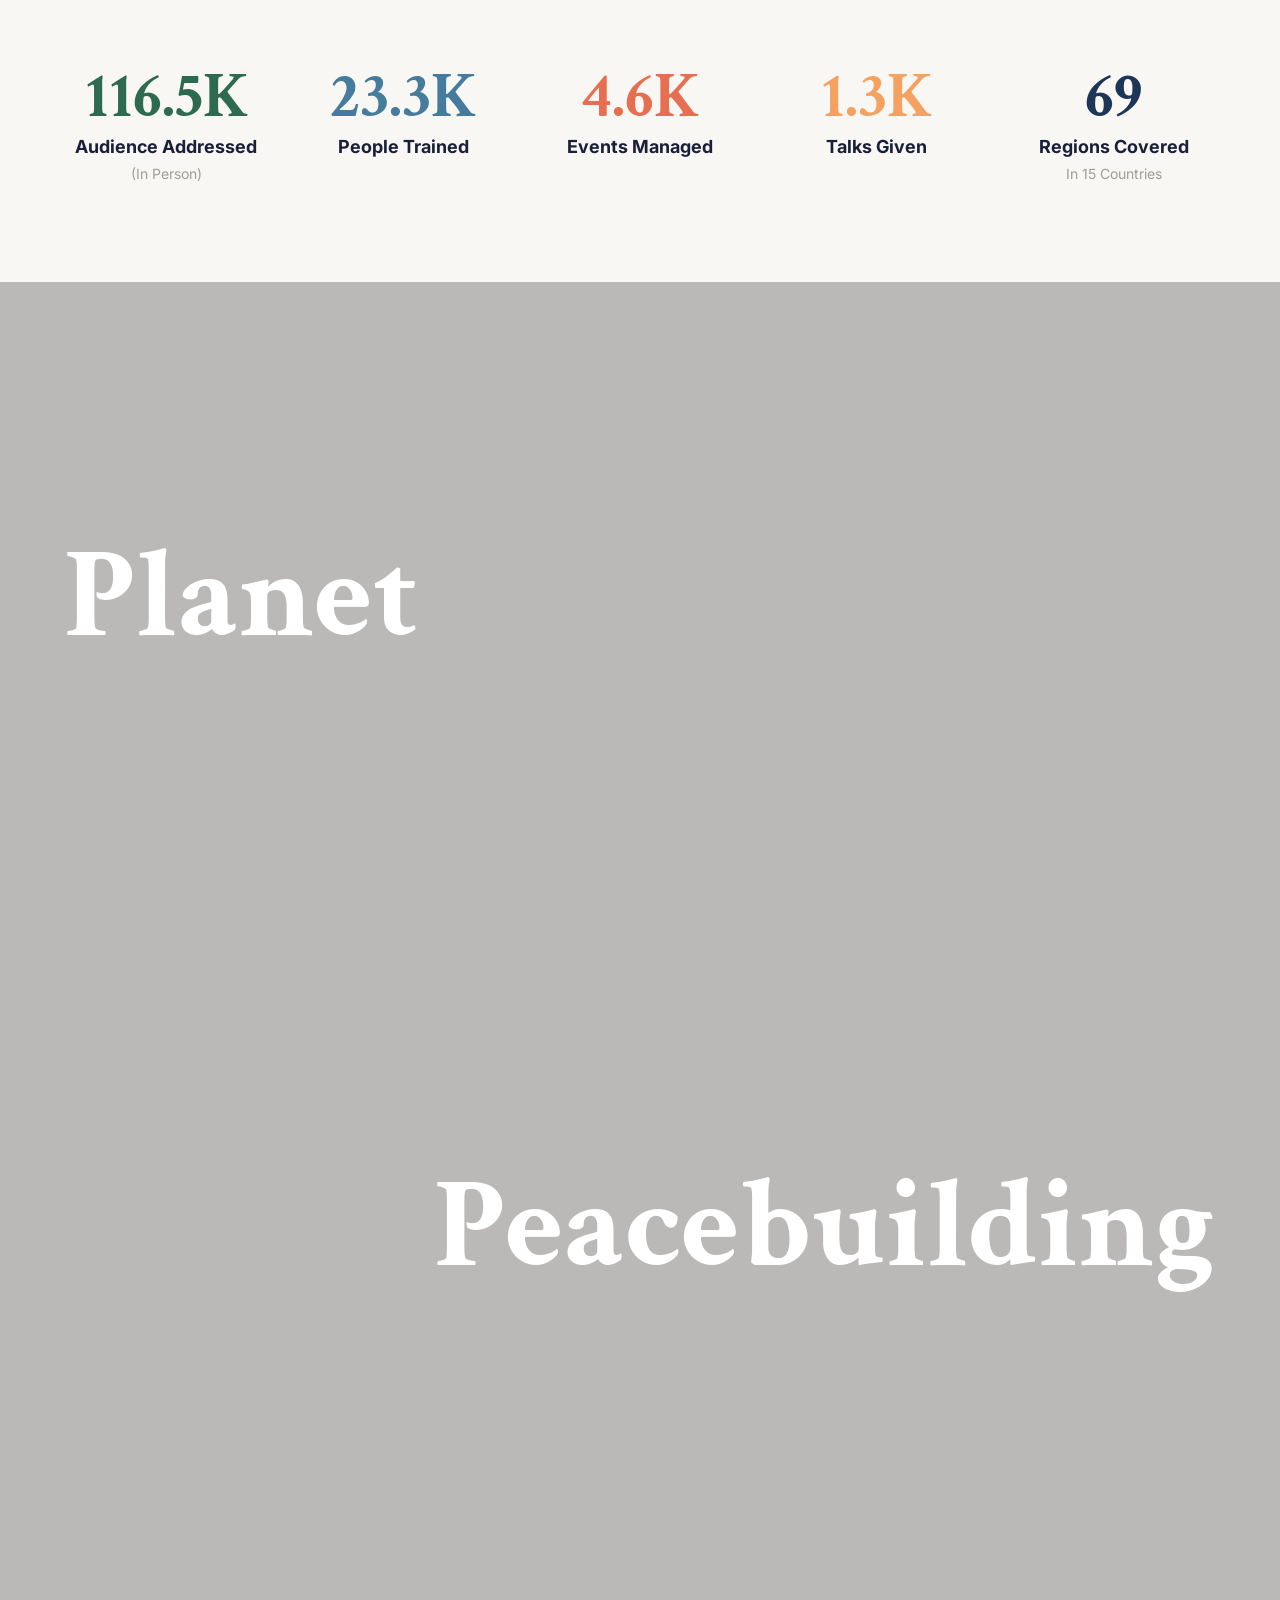
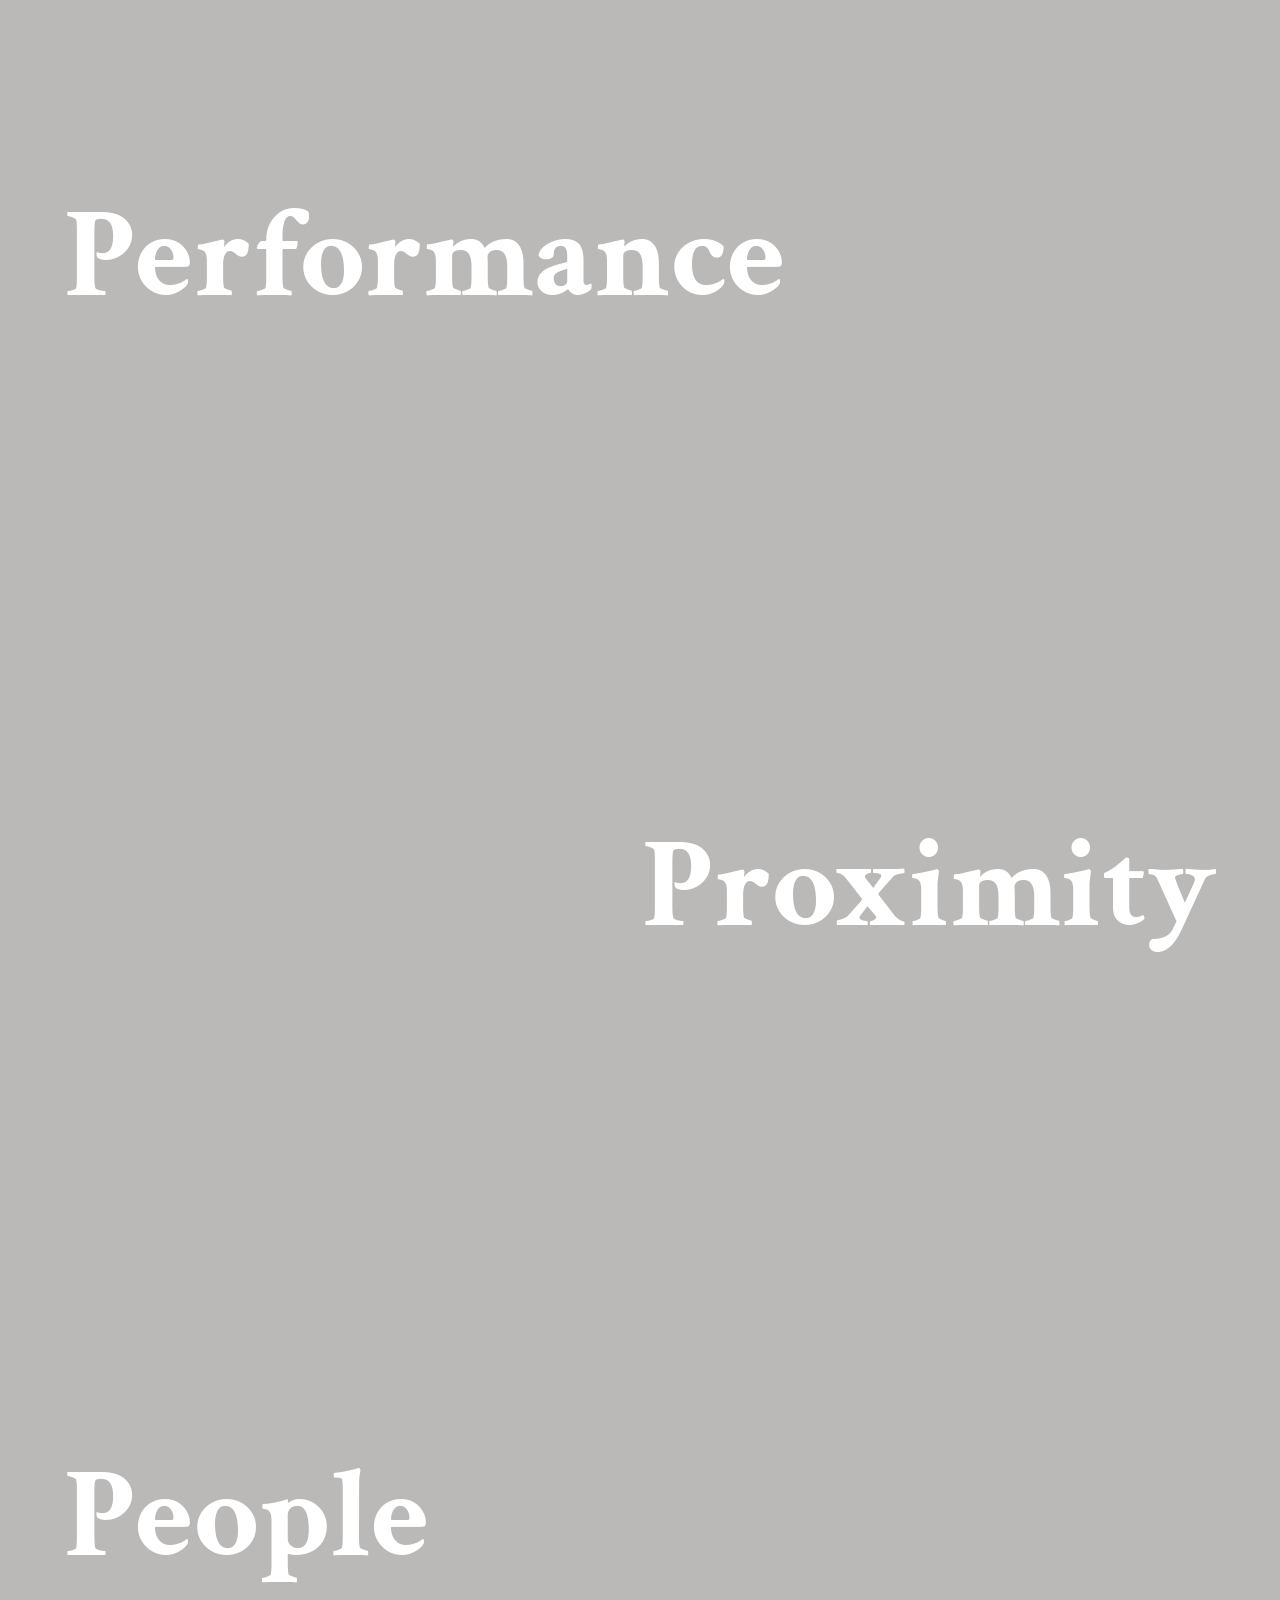
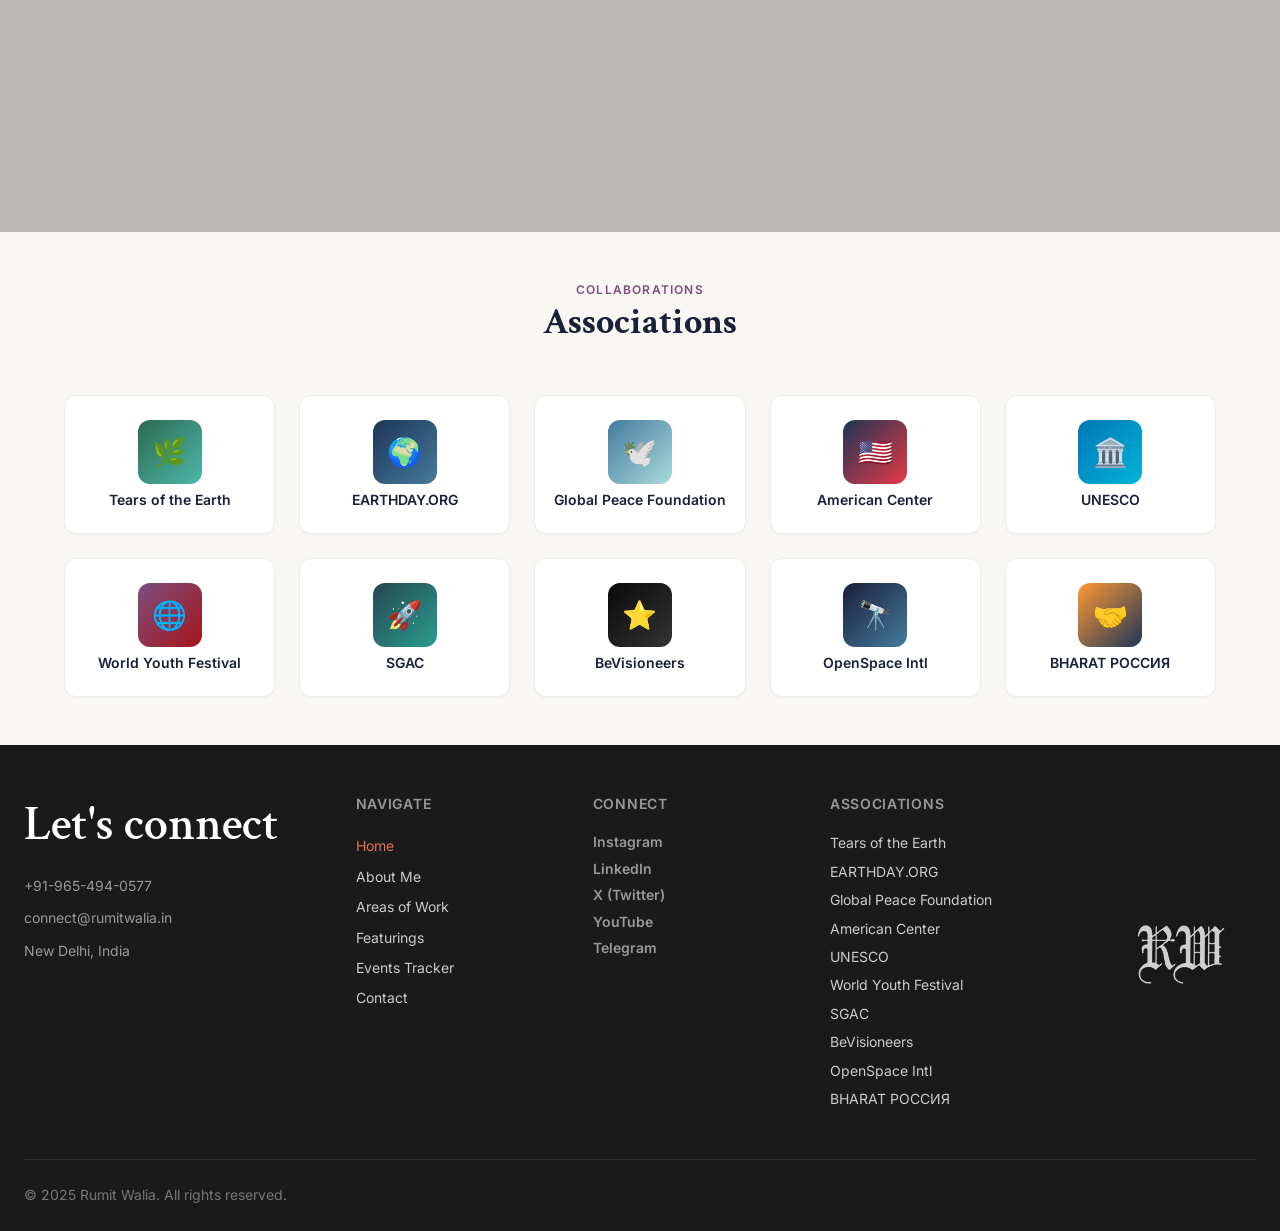
==== commit c2e20e5d: "chore: folder structure improvements + code formatting before doing anything" ====
--- a/index.html
+++ b/index.html
@@ -1,14 +1,18 @@
 <!DOCTYPE html>
 <html lang="en">
+
 <head>
   <meta charset="UTF-8">
   <meta name="viewport" content="width=device-width, initial-scale=1.0">
   <title>Rumit Walia — Developing the Culture of Belongingness</title>
-  <meta name="description" content="Rumit Walia, Founder of Tears of the Earth and IVLP Alumni, dedicated to Youth Empowerment, Peacebuilding and Sustainability.">
-  <meta name="keywords" content="Rumit Walia, environmentalist, peacebuilder, youth empowerment, sustainability, Tears of the Earth">
+  <meta name="description"
+    content="Rumit Walia, Founder of Tears of the Earth and IVLP Alumni, dedicated to Youth Empowerment, Peacebuilding and Sustainability.">
+  <meta name="keywords"
+    content="Rumit Walia, environmentalist, peacebuilder, youth empowerment, sustainability, Tears of the Earth">
 
   <meta property="og:title" content="Rumit Walia — Developing the Culture of Belongingness">
-  <meta property="og:description" content="Creative environmentalist and peacebuilder working at the intersection of environment, peace, space exploration, and performative arts.">
+  <meta property="og:description"
+    content="Creative environmentalist and peacebuilder working at the intersection of environment, peace, space exploration, and performative arts.">
   <meta property="og:type" content="website">
   <meta property="og:url" content="https://www.rumitwalia.in">
 
@@ -24,6 +28,7 @@
   <link rel="stylesheet" href="css/animations.css">
   <link rel="stylesheet" href="css/pages.css">
 </head>
+
 <body data-page="home">
 
   <div id="site-header"></div>
@@ -42,17 +47,27 @@
           <p class="hero__keywords">Earth | Peace | Music | Space | Dialogue</p>
         </div>
       </div>
-      <img src="assets/images/400900_503acb0984e04aaa9778fc3c2861884c~mv2.avif" alt="Rumit Walia" class="hero__portrait">
+      <img src="assets/images/400900_503acb0984e04aaa9778fc3c2861884c~mv2.avif" alt="Rumit Walia"
+        class="hero__portrait">
     </section>
 
     <!-- ═══════════════ ABOUT PREVIEW — IMAGE + TEXT SPLIT ═══════════════ -->
     <section class="home-about" id="about-preview">
       <div class="about-split">
-        <img src="assets/images/pomelli_bdna_image_0415 (1).png" alt="Rumit Walia speaking at a large event" class="about-split__image">
+        <img src="assets/images/pomelli_bdna_image_0415 (1).png" alt="Rumit Walia speaking at a large event"
+          class="about-split__image">
         <div class="about-split__content">
-          <p>I am Rumit Walia, a creative environmentalist and peacebuilder who began my planet-saving journey at the age of 12. Growing up in a farming family, I developed an early connection with the land and a deep curiosity about the natural world. My education in science and engineering further shaped that curiosity, expanding it from the soil beneath my feet to the stars in the night sky.</p>
-          <p>With around 15 years of experience, I have worked across youth leadership, sustainability, dialogue, and international cooperation — building initiatives, moderating global conversations, and collaborating with communities and institutions worldwide. Much of my work focuses on bringing people together across cultures and perspectives to foster dialogue, peacebuilding, and shared responsibility for our planet.</p>
-          <p>At heart, I simply see myself as an earthling working to build a culture of belongingness between people, planet, and the future. <a href="about.html" style="color: var(--color-teal); text-decoration: underline;">Learn more about me here.</a></p>
+          <p>I am Rumit Walia, a creative environmentalist and peacebuilder who began my planet-saving journey at the
+            age of 12. Growing up in a farming family, I developed an early connection with the land and a deep
+            curiosity about the natural world. My education in science and engineering further shaped that curiosity,
+            expanding it from the soil beneath my feet to the stars in the night sky.</p>
+          <p>With around 15 years of experience, I have worked across youth leadership, sustainability, dialogue, and
+            international cooperation — building initiatives, moderating global conversations, and collaborating with
+            communities and institutions worldwide. Much of my work focuses on bringing people together across cultures
+            and perspectives to foster dialogue, peacebuilding, and shared responsibility for our planet.</p>
+          <p>At heart, I simply see myself as an earthling working to build a culture of belongingness between people,
+            planet, and the future. <a href="about.html"
+              style="color: var(--color-teal); text-decoration: underline;">Learn more about me here.</a></p>
         </div>
       </div>
     </section>
@@ -90,23 +105,23 @@
     <!-- ═══════════════ AREAS OF WORK — PARALLAX IMAGE STRIPS ═══════════════ -->
     <section class="work-strips" id="areas">
       <a href="areas-of-work.html#environment" class="work-strip" id="strip-planet"
-         style="background-image: url('assets/images/pomelli_bdna_image_0415 (10).png'); background-position: center 30%;">
+        style="background-image: url('assets/images/pomelli_bdna_image_0415 (10).png'); background-position: center 30%;">
         <h2 class="work-strip__title work-strip__title--left">Planet</h2>
       </a>
       <a href="areas-of-work.html#peacebuilding" class="work-strip" id="strip-peace"
-         style="background-image: url('assets/images/pomelli_bdna_image_0415 (1).png'); background-position: center 25%;">
+        style="background-image: url('assets/images/pomelli_bdna_image_0415 (1).png'); background-position: center 25%;">
         <h2 class="work-strip__title work-strip__title--right">Peacebuilding</h2>
       </a>
       <a href="areas-of-work.html#performance" class="work-strip" id="strip-performance"
-         style="background-image: url('assets/images/pomelli_bdna_image_0415 (3).png'); background-position: 60% 20%;">
+        style="background-image: url('assets/images/pomelli_bdna_image_0415 (3).png'); background-position: 60% 20%;">
         <h2 class="work-strip__title work-strip__title--left">Performance</h2>
       </a>
       <a href="areas-of-work.html#space" class="work-strip" id="strip-proximity"
-         style="background-image: url('assets/images/pomelli_bdna_image_0415 (6).png'); background-position: 40% 25%;">
+        style="background-image: url('assets/images/pomelli_bdna_image_0415 (6).png'); background-position: 40% 25%;">
         <h2 class="work-strip__title work-strip__title--right">Proximity</h2>
       </a>
       <a href="areas-of-work.html#people" class="work-strip" id="strip-people"
-         style="background-image: url('assets/images/pomelli_bdna_image_0415 (19).png'); background-position: center 40%;">
+        style="background-image: url('assets/images/pomelli_bdna_image_0415 (19).png'); background-position: center 40%;">
         <h2 class="work-strip__title work-strip__title--left">People</h2>
       </a>
     </section>
@@ -132,7 +147,8 @@
             <span class="collab-logo-card__name">Global Peace Foundation</span>
           </div>
           <div class="collab-logo-card">
-            <div class="collab-logo-card__icon" style="background: linear-gradient(135deg, #1d3557, #e63946);">🇺🇸</div>
+            <div class="collab-logo-card__icon" style="background: linear-gradient(135deg, #1d3557, #e63946);">🇺🇸
+            </div>
             <span class="collab-logo-card__name">American Center</span>
           </div>
           <div class="collab-logo-card">
@@ -173,4 +189,5 @@
   <script src="js/main.js"></script>
   <script src="js/animations.js"></script>
 </body>
-</html>
+
+</html>
--- a/css/variables.css
+++ b/css/variables.css
@@ -10,215 +10,292 @@
   /* ── Color System ────────────────────────────────────────────────────── */
 
   /* Primary palette */
-  --color-navy:           #1a1f3a;
-  --color-navy-light:     #2a3055;
-  --color-navy-dark:      #0f1225;
-  --color-offwhite:       #f8f7f4;
-  --color-offwhite-dark:  #f0efe9;
-  --color-white:          #ffffff;
+  --color-navy: #1a1f3a;
+  --color-navy-light: #2a3055;
+  --color-navy-dark: #0f1225;
+  --color-offwhite: #f8f7f4;
+  --color-offwhite-dark: #f0efe9;
+  --color-white: #ffffff;
 
   /* Accent colors */
-  --color-plum:           #7d4e7f;
-  --color-plum-light:     #9a6b9c;
-  --color-plum-dark:      #5e3960;
-  --color-teal:           #2a9d8f;
-  --color-teal-light:     #4db8ab;
-  --color-teal-dark:      #1f756a;
-  --color-coral:          #e76f51;
-  --color-coral-light:    #f09478;
-  --color-coral-dark:     #c4543a;
+  --color-plum: #7d4e7f;
+  --color-plum-light: #9a6b9c;
+  --color-plum-dark: #5e3960;
+  --color-teal: #2a9d8f;
+  --color-teal-light: #4db8ab;
+  --color-teal-dark: #1f756a;
+  --color-coral: #e76f51;
+  --color-coral-light: #f09478;
+  --color-coral-dark: #c4543a;
 
   /* Neutral palette */
-  --color-gray:           #6b6b66;
-  --color-gray-light:     #9e9e98;
-  --color-gray-lighter:   #d4d4cf;
-  --color-gray-lightest:  #ededea;
-  --color-gray-dark:      #4a4a46;
+  --color-gray: #6b6b66;
+  --color-gray-light: #9e9e98;
+  --color-gray-lighter: #d4d4cf;
+  --color-gray-lightest: #ededea;
+  --color-gray-dark: #4a4a46;
 
   /* Work-area colors */
-  --color-environment:    #2d6a4f;
+  --color-environment: #2d6a4f;
   --color-environment-bg: #e8f5ee;
-  --color-peace:          #457b9d;
-  --color-peace-bg:       #e4eef5;
-  --color-arts:           #a4161a;
-  --color-arts-bg:        #f5e4e5;
-  --color-space:          #f4a261;
-  --color-space-bg:       #fdf1e2;
-  --color-people:         #1d3557;
-  --color-people-bg:      #e1e7ee;
+  --color-peace: #457b9d;
+  --color-peace-bg: #e4eef5;
+  --color-arts: #a4161a;
+  --color-arts-bg: #f5e4e5;
+  --color-space: #f4a261;
+  --color-space-bg: #fdf1e2;
+  --color-people: #1d3557;
+  --color-people-bg: #e1e7ee;
 
   /* Semantic colors */
-  --color-success:        #2d6a4f;
-  --color-warning:        #f4a261;
-  --color-error:          #a4161a;
-  --color-info:           #457b9d;
+  --color-success: #2d6a4f;
+  --color-warning: #f4a261;
+  --color-error: #a4161a;
+  --color-info: #457b9d;
 
   /* Surfaces */
-  --color-bg:             var(--color-offwhite);
-  --color-bg-alt:         var(--color-offwhite-dark);
-  --color-bg-card:        var(--color-white);
-  --color-bg-overlay:     rgba(26, 31, 58, 0.6);
-  --color-text:           var(--color-navy);
+  --color-bg: var(--color-offwhite);
+  --color-bg-alt: var(--color-offwhite-dark);
+  --color-bg-card: var(--color-white);
+  --color-bg-overlay: rgba(26, 31, 58, 0.6);
+  --color-text: var(--color-navy);
   --color-text-secondary: var(--color-gray);
-  --color-text-tertiary:  var(--color-gray-light);
-  --color-border:         var(--color-gray-lighter);
-  --color-border-light:   var(--color-gray-lightest);
+  --color-text-tertiary: var(--color-gray-light);
+  --color-border: var(--color-gray-lighter);
+  --color-border-light: var(--color-gray-lightest);
 
   /* ── Typography ──────────────────────────────────────────────────────── */
 
   /* Font families */
-  --font-display:   'Crimson Text', Georgia, 'Times New Roman', serif;
-  --font-body:      'Inter', -apple-system, BlinkMacSystemFont, 'Segoe UI', sans-serif;
-  --font-mono:      'JetBrains Mono', 'Fira Code', 'Consolas', monospace;
+  --font-display: 'Crimson Text', Georgia, 'Times New Roman', serif;
+  --font-body: 'Inter', -apple-system, BlinkMacSystemFont, 'Segoe UI', sans-serif;
+  --font-mono: 'JetBrains Mono', 'Fira Code', 'Consolas', monospace;
 
   /* Font sizes — 8-step type scale */
-  --fs-display-xl:  3rem;      /* 48px — page titles */
-  --fs-display:     2.25rem;   /* 36px — hero headings */
-  --fs-h1:          1.75rem;   /* 28px — major sections */
-  --fs-h2:          1.5rem;    /* 24px — sub-sections */
-  --fs-h3:          1.25rem;   /* 20px — card titles */
-  --fs-body:        1rem;      /* 16px — default */
-  --fs-small:       0.875rem;  /* 14px — captions */
-  --fs-label:       0.75rem;   /* 12px — metadata */
+  --fs-display-xl: 3rem;
+  /* 48px — page titles */
+  --fs-display: 2.25rem;
+  /* 36px — hero headings */
+  --fs-h1: 1.75rem;
+  /* 28px — major sections */
+  --fs-h2: 1.5rem;
+  /* 24px — sub-sections */
+  --fs-h3: 1.25rem;
+  /* 20px — card titles */
+  --fs-body: 1rem;
+  /* 16px — default */
+  --fs-small: 0.875rem;
+  /* 14px — captions */
+  --fs-label: 0.75rem;
+  /* 12px — metadata */
 
   /* Font weights */
-  --fw-light:       300;
-  --fw-regular:     400;
-  --fw-medium:      500;
-  --fw-semibold:    600;
-  --fw-bold:        700;
+  --fw-light: 300;
+  --fw-regular: 400;
+  --fw-medium: 500;
+  --fw-semibold: 600;
+  --fw-bold: 700;
 
   /* Line heights */
-  --lh-tight:       1.2;
-  --lh-snug:        1.35;
-  --lh-normal:      1.6;
-  --lh-relaxed:     1.75;
+  --lh-tight: 1.2;
+  --lh-snug: 1.35;
+  --lh-normal: 1.6;
+  --lh-relaxed: 1.75;
 
   /* Letter spacing */
-  --ls-tight:       -0.02em;
-  --ls-normal:      0;
-  --ls-wide:        0.02em;
-  --ls-wider:       0.05em;
-  --ls-widest:      0.1em;
+  --ls-tight: -0.02em;
+  --ls-normal: 0;
+  --ls-wide: 0.02em;
+  --ls-wider: 0.05em;
+  --ls-widest: 0.1em;
 
   /* ── Spacing System (8px base) ───────────────────────────────────────── */
 
-  --spacing-xs:     0.25rem;   /* 4px */
-  --spacing-sm:     0.5rem;    /* 8px */
-  --spacing-md:     1rem;      /* 16px */
-  --spacing-lg:     1.5rem;    /* 24px */
-  --spacing-xl:     2rem;      /* 32px */
-  --spacing-2xl:    3rem;      /* 48px */
-  --spacing-3xl:    4rem;      /* 64px */
-  --spacing-4xl:    6rem;      /* 96px */
+  --spacing-xs: 0.25rem;
+  /* 4px */
+  --spacing-sm: 0.5rem;
+  /* 8px */
+  --spacing-md: 1rem;
+  /* 16px */
+  --spacing-lg: 1.5rem;
+  /* 24px */
+  --spacing-xl: 2rem;
+  /* 32px */
+  --spacing-2xl: 3rem;
+  /* 48px */
+  --spacing-3xl: 4rem;
+  /* 64px */
+  --spacing-4xl: 6rem;
+  /* 96px */
 
   /* ── Border Radius ───────────────────────────────────────────────────── */
 
-  --radius-sm:      4px;
-  --radius-md:      8px;
-  --radius-lg:      12px;
-  --radius-xl:      16px;
-  --radius-2xl:     24px;
-  --radius-full:    9999px;
+  --radius-sm: 4px;
+  --radius-md: 8px;
+  --radius-lg: 12px;
+  --radius-xl: 16px;
+  --radius-2xl: 24px;
+  --radius-full: 9999px;
 
   /* ── Shadows ─────────────────────────────────────────────────────────── */
 
-  --shadow-xs:      0 1px 2px rgba(26, 31, 58, 0.04);
-  --shadow-sm:      0 2px 4px rgba(26, 31, 58, 0.06);
-  --shadow-md:      0 4px 12px rgba(26, 31, 58, 0.08);
-  --shadow-lg:      0 8px 24px rgba(26, 31, 58, 0.10);
-  --shadow-xl:      0 16px 48px rgba(26, 31, 58, 0.12);
-  --shadow-inner:   inset 0 2px 4px rgba(26, 31, 58, 0.06);
-  --shadow-glow:    0 0 20px rgba(125, 78, 127, 0.15);
+  --shadow-xs: 0 1px 2px rgba(26, 31, 58, 0.04);
+  --shadow-sm: 0 2px 4px rgba(26, 31, 58, 0.06);
+  --shadow-md: 0 4px 12px rgba(26, 31, 58, 0.08);
+  --shadow-lg: 0 8px 24px rgba(26, 31, 58, 0.10);
+  --shadow-xl: 0 16px 48px rgba(26, 31, 58, 0.12);
+  --shadow-inner: inset 0 2px 4px rgba(26, 31, 58, 0.06);
+  --shadow-glow: 0 0 20px rgba(125, 78, 127, 0.15);
 
   /* ── Animation ───────────────────────────────────────────────────────── */
 
-  --duration-fast:    150ms;
-  --duration-base:    250ms;
-  --duration-slow:    400ms;
-  --duration-slower:  600ms;
+  --duration-fast: 150ms;
+  --duration-base: 250ms;
+  --duration-slow: 400ms;
+  --duration-slower: 600ms;
   --duration-slowest: 800ms;
 
-  --ease-in:          cubic-bezier(0.4, 0, 1, 1);
-  --ease-out:         cubic-bezier(0, 0, 0.2, 1);
-  --ease-in-out:      cubic-bezier(0.4, 0, 0.2, 1);
-  --ease-bounce:      cubic-bezier(0.34, 1.56, 0.64, 1);
-  --ease-spring:      cubic-bezier(0.175, 0.885, 0.32, 1.275);
+  --ease-in: cubic-bezier(0.4, 0, 1, 1);
+  --ease-out: cubic-bezier(0, 0, 0.2, 1);
+  --ease-in-out: cubic-bezier(0.4, 0, 0.2, 1);
+  --ease-bounce: cubic-bezier(0.34, 1.56, 0.64, 1);
+  --ease-spring: cubic-bezier(0.175, 0.885, 0.32, 1.275);
 
   /* ── Z-index Scale ───────────────────────────────────────────────────── */
 
-  --z-base:         0;
-  --z-dropdown:     10;
-  --z-sticky:       20;
-  --z-fixed:        30;
-  --z-overlay:      40;
-  --z-modal:        50;
-  --z-toast:        60;
-  --z-tooltip:      70;
+  --z-base: 0;
+  --z-dropdown: 10;
+  --z-sticky: 20;
+  --z-fixed: 30;
+  --z-overlay: 40;
+  --z-modal: 50;
+  --z-toast: 60;
+  --z-tooltip: 70;
 
   /* ── Layout ──────────────────────────────────────────────────────────── */
 
-  --container-max:    1200px;
+  --container-max: 1200px;
   --container-narrow: 800px;
-  --container-wide:   1400px;
-  --header-height:    72px;
+  --container-wide: 1400px;
+  --header-height: 72px;
 
   /* ── Component Defaults ──────────────────────────────────────────────── */
 
-  --btn-height:       44px;
-  --btn-height-sm:    36px;
-  --btn-height-lg:    52px;
-  --input-height:     44px;
-  --card-radius:      var(--radius-lg);
-  --card-padding:     var(--spacing-lg);
-  --card-shadow:      var(--shadow-sm);
+  --btn-height: 44px;
+  --btn-height-sm: 36px;
+  --btn-height-lg: 52px;
+  --input-height: 44px;
+  --card-radius: var(--radius-lg);
+  --card-padding: var(--spacing-lg);
+  --card-shadow: var(--shadow-sm);
 }
 
 /* ── Dark Mode ─────────────────────────────────────────────────────────── */
 
 [data-theme="dark"] {
-  --color-bg:             #0f1225;
-  --color-bg-alt:         #1a1f3a;
-  --color-bg-card:        #1e2340;
-  --color-bg-overlay:     rgba(0, 0, 0, 0.7);
-  --color-text:           #e8e8e4;
+  --color-bg: #0f1225;
+  --color-bg-alt: #1a1f3a;
+  --color-bg-card: #1e2340;
+  --color-bg-overlay: rgba(0, 0, 0, 0.7);
+  --color-text: #e8e8e4;
   --color-text-secondary: #a0a0a0;
-  --color-text-tertiary:  #707070;
-  --color-border:         #2a3055;
-  --color-border-light:   #1e2340;
-  --shadow-sm:            0 2px 4px rgba(0, 0, 0, 0.3);
-  --shadow-md:            0 4px 12px rgba(0, 0, 0, 0.4);
-  --shadow-lg:            0 8px 24px rgba(0, 0, 0, 0.5);
+  --color-text-tertiary: #707070;
+  --color-border: #2a3055;
+  --color-border-light: #1e2340;
+  --shadow-sm: 0 2px 4px rgba(0, 0, 0, 0.3);
+  --shadow-md: 0 4px 12px rgba(0, 0, 0, 0.4);
+  --shadow-lg: 0 8px 24px rgba(0, 0, 0, 0.5);
 }
 
 /* ── Utility Classes ───────────────────────────────────────────────────── */
 
-.text-center { text-align: center; }
-.text-left   { text-align: left; }
-.text-right  { text-align: right; }
-
-.text-navy    { color: var(--color-navy); }
-.text-plum    { color: var(--color-plum); }
-.text-teal    { color: var(--color-teal); }
-.text-coral   { color: var(--color-coral); }
-.text-gray    { color: var(--color-gray); }
-.text-white   { color: var(--color-white); }
-
-.bg-navy      { background-color: var(--color-navy); }
-.bg-plum      { background-color: var(--color-plum); }
-.bg-teal      { background-color: var(--color-teal); }
-.bg-offwhite  { background-color: var(--color-offwhite); }
-.bg-white     { background-color: var(--color-white); }
-
-.font-display { font-family: var(--font-display); }
-.font-body    { font-family: var(--font-body); }
-.font-mono    { font-family: var(--font-mono); }
-
-.fw-light     { font-weight: var(--fw-light); }
-.fw-regular   { font-weight: var(--fw-regular); }
-.fw-medium    { font-weight: var(--fw-medium); }
-.fw-semibold  { font-weight: var(--fw-semibold); }
-.fw-bold      { font-weight: var(--fw-bold); }
+.text-center {
+  text-align: center;
+}
+
+.text-left {
+  text-align: left;
+}
+
+.text-right {
+  text-align: right;
+}
+
+.text-navy {
+  color: var(--color-navy);
+}
+
+.text-plum {
+  color: var(--color-plum);
+}
+
+.text-teal {
+  color: var(--color-teal);
+}
+
+.text-coral {
+  color: var(--color-coral);
+}
+
+.text-gray {
+  color: var(--color-gray);
+}
+
+.text-white {
+  color: var(--color-white);
+}
+
+.bg-navy {
+  background-color: var(--color-navy);
+}
+
+.bg-plum {
+  background-color: var(--color-plum);
+}
+
+.bg-teal {
+  background-color: var(--color-teal);
+}
+
+.bg-offwhite {
+  background-color: var(--color-offwhite);
+}
+
+.bg-white {
+  background-color: var(--color-white);
+}
+
+.font-display {
+  font-family: var(--font-display);
+}
+
+.font-body {
+  font-family: var(--font-body);
+}
+
+.font-mono {
+  font-family: var(--font-mono);
+}
+
+.fw-light {
+  font-weight: var(--fw-light);
+}
+
+.fw-regular {
+  font-weight: var(--fw-regular);
+}
+
+.fw-medium {
+  font-weight: var(--fw-medium);
+}
+
+.fw-semibold {
+  font-weight: var(--fw-semibold);
+}
+
+.fw-bold {
+  font-weight: var(--fw-bold);
+}
 
 .sr-only {
   position: absolute;
@@ -242,4 +319,4 @@
     --shadow-md: none;
     --shadow-lg: none;
   }
-}
+}
--- a/css/typography.css
+++ b/css/typography.css
@@ -23,7 +23,8 @@
   color: var(--color-text);
 }
 
-h1, .h1 {
+h1,
+.h1 {
   font-family: var(--font-display);
   font-size: var(--fs-h1);
   font-weight: var(--fw-bold);
@@ -32,7 +33,8 @@
   color: var(--color-text);
 }
 
-h2, .h2 {
+h2,
+.h2 {
   font-family: var(--font-display);
   font-size: var(--fs-h2);
   font-weight: var(--fw-semibold);
@@ -40,7 +42,8 @@
   color: var(--color-text);
 }
 
-h3, .h3 {
+h3,
+.h3 {
   font-family: var(--font-body);
   font-size: var(--fs-h3);
   font-weight: var(--fw-semibold);
@@ -48,7 +51,8 @@
   color: var(--color-text);
 }
 
-h4, .h4 {
+h4,
+.h4 {
   font-family: var(--font-body);
   font-size: var(--fs-body);
   font-weight: var(--fw-semibold);
@@ -59,7 +63,8 @@
 /* ── Body Text ─────────────────────────────────────────────────────────── */
 
 .body-lg {
-  font-size: 1.125rem; /* 18px */
+  font-size: 1.125rem;
+  /* 18px */
   line-height: var(--lh-relaxed);
 }
 
@@ -170,7 +175,8 @@
   color: var(--color-teal-dark);
 }
 
-.prose ul, .prose ol {
+.prose ul,
+.prose ol {
   margin: var(--spacing-md) 0;
   padding-left: var(--spacing-lg);
 }
@@ -199,7 +205,8 @@
 
 /* ── Mono / Code ───────────────────────────────────────────────────────── */
 
-code, .code {
+code,
+.code {
   font-family: var(--font-mono);
   font-size: 0.9em;
   background-color: var(--color-gray-lightest);
@@ -211,24 +218,31 @@
 
 @media (max-width: 768px) {
   .display-xl {
-    font-size: 2.25rem; /* 36px on mobile */
+    font-size: 2.25rem;
+    /* 36px on mobile */
   }
 
   .display {
-    font-size: 1.75rem; /* 28px on mobile */
-  }
-
-  h1, .h1 {
-    font-size: 1.5rem; /* 24px on mobile */
-  }
-
-  h2, .h2 {
-    font-size: 1.25rem; /* 20px on mobile */
+    font-size: 1.75rem;
+    /* 28px on mobile */
+  }
+
+  h1,
+  .h1 {
+    font-size: 1.5rem;
+    /* 24px on mobile */
+  }
+
+  h2,
+  .h2 {
+    font-size: 1.25rem;
+    /* 20px on mobile */
   }
 }
 
 @media (max-width: 480px) {
   .display-xl {
-    font-size: 1.875rem; /* 30px on small mobile */
-  }
-}
+    font-size: 1.875rem;
+    /* 30px on small mobile */
+  }
+}
--- a/css/layout.css
+++ b/css/layout.css
@@ -113,10 +113,21 @@
   justify-content: space-between;
 }
 
-.flex--gap-sm { gap: var(--spacing-sm); }
-.flex--gap-md { gap: var(--spacing-md); }
-.flex--gap-lg { gap: var(--spacing-lg); }
-.flex--gap-xl { gap: var(--spacing-xl); }
+.flex--gap-sm {
+  gap: var(--spacing-sm);
+}
+
+.flex--gap-md {
+  gap: var(--spacing-md);
+}
+
+.flex--gap-lg {
+  gap: var(--spacing-lg);
+}
+
+.flex--gap-xl {
+  gap: var(--spacing-xl);
+}
 
 /* ── Two-Column Layout ─────────────────────────────────────────────────── */
 
@@ -131,7 +142,7 @@
   direction: rtl;
 }
 
-.split--reverse > * {
+.split--reverse>* {
   direction: ltr;
 }
 
@@ -145,29 +156,93 @@
 
 /* ── Spacing Utilities ─────────────────────────────────────────────────── */
 
-.mt-xs  { margin-top: var(--spacing-xs); }
-.mt-sm  { margin-top: var(--spacing-sm); }
-.mt-md  { margin-top: var(--spacing-md); }
-.mt-lg  { margin-top: var(--spacing-lg); }
-.mt-xl  { margin-top: var(--spacing-xl); }
-.mt-2xl { margin-top: var(--spacing-2xl); }
-
-.mb-xs  { margin-bottom: var(--spacing-xs); }
-.mb-sm  { margin-bottom: var(--spacing-sm); }
-.mb-md  { margin-bottom: var(--spacing-md); }
-.mb-lg  { margin-bottom: var(--spacing-lg); }
-.mb-xl  { margin-bottom: var(--spacing-xl); }
-.mb-2xl { margin-bottom: var(--spacing-2xl); }
-
-.py-sm  { padding-top: var(--spacing-sm); padding-bottom: var(--spacing-sm); }
-.py-md  { padding-top: var(--spacing-md); padding-bottom: var(--spacing-md); }
-.py-lg  { padding-top: var(--spacing-lg); padding-bottom: var(--spacing-lg); }
-.py-xl  { padding-top: var(--spacing-xl); padding-bottom: var(--spacing-xl); }
-
-.px-sm  { padding-left: var(--spacing-sm); padding-right: var(--spacing-sm); }
-.px-md  { padding-left: var(--spacing-md); padding-right: var(--spacing-md); }
-.px-lg  { padding-left: var(--spacing-lg); padding-right: var(--spacing-lg); }
-.px-xl  { padding-left: var(--spacing-xl); padding-right: var(--spacing-xl); }
+.mt-xs {
+  margin-top: var(--spacing-xs);
+}
+
+.mt-sm {
+  margin-top: var(--spacing-sm);
+}
+
+.mt-md {
+  margin-top: var(--spacing-md);
+}
+
+.mt-lg {
+  margin-top: var(--spacing-lg);
+}
+
+.mt-xl {
+  margin-top: var(--spacing-xl);
+}
+
+.mt-2xl {
+  margin-top: var(--spacing-2xl);
+}
+
+.mb-xs {
+  margin-bottom: var(--spacing-xs);
+}
+
+.mb-sm {
+  margin-bottom: var(--spacing-sm);
+}
+
+.mb-md {
+  margin-bottom: var(--spacing-md);
+}
+
+.mb-lg {
+  margin-bottom: var(--spacing-lg);
+}
+
+.mb-xl {
+  margin-bottom: var(--spacing-xl);
+}
+
+.mb-2xl {
+  margin-bottom: var(--spacing-2xl);
+}
+
+.py-sm {
+  padding-top: var(--spacing-sm);
+  padding-bottom: var(--spacing-sm);
+}
+
+.py-md {
+  padding-top: var(--spacing-md);
+  padding-bottom: var(--spacing-md);
+}
+
+.py-lg {
+  padding-top: var(--spacing-lg);
+  padding-bottom: var(--spacing-lg);
+}
+
+.py-xl {
+  padding-top: var(--spacing-xl);
+  padding-bottom: var(--spacing-xl);
+}
+
+.px-sm {
+  padding-left: var(--spacing-sm);
+  padding-right: var(--spacing-sm);
+}
+
+.px-md {
+  padding-left: var(--spacing-md);
+  padding-right: var(--spacing-md);
+}
+
+.px-lg {
+  padding-left: var(--spacing-lg);
+  padding-right: var(--spacing-lg);
+}
+
+.px-xl {
+  padding-left: var(--spacing-xl);
+  padding-right: var(--spacing-xl);
+}
 
 /* ── Responsive ────────────────────────────────────────────────────────── */
 
@@ -202,7 +277,8 @@
 
 @media (max-width: 768px) {
   .container {
-    padding-left: var(--spacing-lg); /* Maintain decent breathing room */
+    padding-left: var(--spacing-lg);
+    /* Maintain decent breathing room */
     padding-right: var(--spacing-lg);
   }
 
@@ -252,10 +328,15 @@
 
 /* Visibility Utilities */
 .hide-mobile {
-  @media (max-width: 768px) { display: none !important; }
+  @media (max-width: 768px) {
+    display: none !important;
+  }
 }
 
 .show-mobile {
   display: none !important;
-  @media (max-width: 768px) { display: block !important; }
-}
+
+  @media (max-width: 768px) {
+    display: block !important;
+  }
+}
--- a/css/components.css
+++ b/css/components.css
@@ -112,7 +112,7 @@
   padding: var(--card-padding);
   box-shadow: var(--card-shadow);
   transition: transform var(--duration-base) var(--ease-out),
-              box-shadow var(--duration-base) var(--ease-out);
+    box-shadow var(--duration-base) var(--ease-out);
   border: 1px solid var(--color-border-light);
 }
 
@@ -220,17 +220,45 @@
   margin-bottom: var(--spacing-md);
 }
 
-.card--work.env::before    { background-color: var(--color-environment); }
-.card--work.peace::before  { background-color: var(--color-peace); }
-.card--work.arts::before   { background-color: var(--color-arts); }
-.card--work.space::before  { background-color: var(--color-space); }
-.card--work.people::before { background-color: var(--color-people); }
-
-.card--work.env .card__icon    { color: var(--color-environment); }
-.card--work.peace .card__icon  { color: var(--color-peace); }
-.card--work.arts .card__icon   { color: var(--color-arts); }
-.card--work.space .card__icon  { color: var(--color-space); }
-.card--work.people .card__icon { color: var(--color-people); }
+.card--work.env::before {
+  background-color: var(--color-environment);
+}
+
+.card--work.peace::before {
+  background-color: var(--color-peace);
+}
+
+.card--work.arts::before {
+  background-color: var(--color-arts);
+}
+
+.card--work.space::before {
+  background-color: var(--color-space);
+}
+
+.card--work.people::before {
+  background-color: var(--color-people);
+}
+
+.card--work.env .card__icon {
+  color: var(--color-environment);
+}
+
+.card--work.peace .card__icon {
+  color: var(--color-peace);
+}
+
+.card--work.arts .card__icon {
+  color: var(--color-arts);
+}
+
+.card--work.space .card__icon {
+  color: var(--color-space);
+}
+
+.card--work.people .card__icon {
+  color: var(--color-people);
+}
 
 /* ══════════════════════════════════════════════════════════════════════════
    3. BADGES & TAGS
@@ -263,11 +291,30 @@
   color: var(--color-coral);
 }
 
-.badge--env   { background-color: var(--color-environment-bg); color: var(--color-environment); }
-.badge--peace { background-color: var(--color-peace-bg); color: var(--color-peace); }
-.badge--arts  { background-color: var(--color-arts-bg); color: var(--color-arts); }
-.badge--space { background-color: var(--color-space-bg); color: var(--color-space); }
-.badge--people { background-color: var(--color-people-bg); color: var(--color-people); }
+.badge--env {
+  background-color: var(--color-environment-bg);
+  color: var(--color-environment);
+}
+
+.badge--peace {
+  background-color: var(--color-peace-bg);
+  color: var(--color-peace);
+}
+
+.badge--arts {
+  background-color: var(--color-arts-bg);
+  color: var(--color-arts);
+}
+
+.badge--space {
+  background-color: var(--color-space-bg);
+  color: var(--color-space);
+}
+
+.badge--people {
+  background-color: var(--color-people-bg);
+  color: var(--color-people);
+}
 
 .tag {
   display: inline-block;
@@ -295,7 +342,7 @@
   border-bottom: 1px solid var(--color-border-light);
   z-index: var(--z-fixed);
   transition: background-color var(--duration-base) var(--ease-out),
-              box-shadow var(--duration-base) var(--ease-out);
+    box-shadow var(--duration-base) var(--ease-out);
 }
 
 .header.scrolled {
@@ -332,7 +379,7 @@
 .header__logo img {
   height: 64px;
   width: auto;
-  filter: drop-shadow(0 2px 4px rgba(0,0,0,0.1));
+  filter: drop-shadow(0 2px 4px rgba(0, 0, 0, 0.1));
   transition: height var(--duration-base) var(--ease-out);
 }
 
@@ -469,11 +516,17 @@
 }
 
 @media (max-width: 768px) {
-  .nav { display: none; }
-  .nav-toggle { display: flex; }
-  .nav-mobile { 
+  .nav {
+    display: none;
+  }
+
+  .nav-toggle {
+    display: flex;
+  }
+
+  .nav-mobile {
     display: block;
-    box-shadow: -10px 0 30px rgba(0,0,0,0.1);
+    box-shadow: -10px 0 30px rgba(0, 0, 0, 0.1);
   }
 }
 
@@ -540,7 +593,7 @@
   border: 1.5px solid var(--color-border);
   border-radius: var(--radius-md);
   transition: border-color var(--duration-fast) var(--ease-out),
-              box-shadow var(--duration-fast) var(--ease-out);
+    box-shadow var(--duration-fast) var(--ease-out);
 }
 
 .form-input:focus,
@@ -717,7 +770,7 @@
   opacity: 0;
   visibility: hidden;
   transition: opacity var(--duration-base) var(--ease-out),
-              visibility var(--duration-base) var(--ease-out);
+    visibility var(--duration-base) var(--ease-out);
 }
 
 .modal-backdrop.open {
@@ -996,7 +1049,7 @@
   border: 1px solid var(--color-border-light);
   overflow: hidden;
   transition: transform var(--duration-base) var(--ease-out),
-              box-shadow var(--duration-base) var(--ease-out);
+    box-shadow var(--duration-base) var(--ease-out);
 }
 
 .mention-card:hover {
@@ -1071,7 +1124,7 @@
   border: 1px solid var(--color-border-light);
   overflow: hidden;
   transition: transform var(--duration-base) var(--ease-out),
-              box-shadow var(--duration-base) var(--ease-out);
+    box-shadow var(--duration-base) var(--ease-out);
 }
 
 .blog-card:hover {
@@ -1276,6 +1329,14 @@
   transform: translateY(0);
 }
 
-.toast--success { border-left: 4px solid var(--color-success); }
-.toast--error   { border-left: 4px solid var(--color-error); }
-.toast--info    { border-left: 4px solid var(--color-info); }
+.toast--success {
+  border-left: 4px solid var(--color-success);
+}
+
+.toast--error {
+  border-left: 4px solid var(--color-error);
+}
+
+.toast--info {
+  border-left: 4px solid var(--color-info);
+}
--- a/css/animations.css
+++ b/css/animations.css
@@ -6,78 +6,171 @@
 /* ── Keyframes ─────────────────────────────────────────────────────────── */
 
 @keyframes fadeIn {
-  from { opacity: 0; }
-  to   { opacity: 1; }
+  from {
+    opacity: 0;
+  }
+
+  to {
+    opacity: 1;
+  }
 }
 
 @keyframes fadeInUp {
-  from { opacity: 0; transform: translateY(30px); }
-  to   { opacity: 1; transform: translateY(0); }
+  from {
+    opacity: 0;
+    transform: translateY(30px);
+  }
+
+  to {
+    opacity: 1;
+    transform: translateY(0);
+  }
 }
 
 @keyframes fadeInDown {
-  from { opacity: 0; transform: translateY(-20px); }
-  to   { opacity: 1; transform: translateY(0); }
+  from {
+    opacity: 0;
+    transform: translateY(-20px);
+  }
+
+  to {
+    opacity: 1;
+    transform: translateY(0);
+  }
 }
 
 @keyframes fadeInLeft {
-  from { opacity: 0; transform: translateX(-30px); }
-  to   { opacity: 1; transform: translateX(0); }
+  from {
+    opacity: 0;
+    transform: translateX(-30px);
+  }
+
+  to {
+    opacity: 1;
+    transform: translateX(0);
+  }
 }
 
 @keyframes fadeInRight {
-  from { opacity: 0; transform: translateX(30px); }
-  to   { opacity: 1; transform: translateX(0); }
+  from {
+    opacity: 0;
+    transform: translateX(30px);
+  }
+
+  to {
+    opacity: 1;
+    transform: translateX(0);
+  }
 }
 
 @keyframes scaleUp {
-  from { opacity: 0; transform: scale(0.9); }
-  to   { opacity: 1; transform: scale(1); }
+  from {
+    opacity: 0;
+    transform: scale(0.9);
+  }
+
+  to {
+    opacity: 1;
+    transform: scale(1);
+  }
 }
 
 @keyframes slideInRight {
-  from { transform: translateX(100%); }
-  to   { transform: translateX(0); }
+  from {
+    transform: translateX(100%);
+  }
+
+  to {
+    transform: translateX(0);
+  }
 }
 
 @keyframes slideOutRight {
-  from { transform: translateX(0); }
-  to   { transform: translateX(100%); }
+  from {
+    transform: translateX(0);
+  }
+
+  to {
+    transform: translateX(100%);
+  }
 }
 
 @keyframes pulse {
-  0%, 100% { opacity: 1; }
-  50%      { opacity: 0.5; }
+
+  0%,
+  100% {
+    opacity: 1;
+  }
+
+  50% {
+    opacity: 0.5;
+  }
 }
 
 @keyframes shimmer {
-  0%   { background-position: -200px 0; }
-  100% { background-position: calc(200px + 100%) 0; }
+  0% {
+    background-position: -200px 0;
+  }
+
+  100% {
+    background-position: calc(200px + 100%) 0;
+  }
 }
 
 @keyframes float {
-  0%, 100% { transform: translateY(0); }
-  50%      { transform: translateY(-8px); }
+
+  0%,
+  100% {
+    transform: translateY(0);
+  }
+
+  50% {
+    transform: translateY(-8px);
+  }
 }
 
 @keyframes spin {
-  from { transform: rotate(0deg); }
-  to   { transform: rotate(360deg); }
+  from {
+    transform: rotate(0deg);
+  }
+
+  to {
+    transform: rotate(360deg);
+  }
 }
 
 @keyframes borderGlow {
-  0%, 100% { box-shadow: 0 0 5px rgba(125, 78, 127, 0.2); }
-  50%      { box-shadow: 0 0 20px rgba(125, 78, 127, 0.4); }
+
+  0%,
+  100% {
+    box-shadow: 0 0 5px rgba(125, 78, 127, 0.2);
+  }
+
+  50% {
+    box-shadow: 0 0 20px rgba(125, 78, 127, 0.4);
+  }
 }
 
 @keyframes countUp {
-  from { opacity: 0; transform: translateY(10px); }
-  to   { opacity: 1; transform: translateY(0); }
+  from {
+    opacity: 0;
+    transform: translateY(10px);
+  }
+
+  to {
+    opacity: 1;
+    transform: translateY(0);
+  }
 }
 
 @keyframes marquee {
-  0%   { transform: translateX(0); }
-  100% { transform: translateX(-50%); }
+  0% {
+    transform: translateX(0);
+  }
+
+  100% {
+    transform: translateX(-50%);
+  }
 }
 
 /* ── Animation Utility Classes ─────────────────────────────────────────── */
@@ -112,14 +205,37 @@
 
 /* ── Stagger Delays ────────────────────────────────────────────────────── */
 
-.stagger-1 { animation-delay: 0.1s; }
-.stagger-2 { animation-delay: 0.2s; }
-.stagger-3 { animation-delay: 0.3s; }
-.stagger-4 { animation-delay: 0.4s; }
-.stagger-5 { animation-delay: 0.5s; }
-.stagger-6 { animation-delay: 0.6s; }
-.stagger-7 { animation-delay: 0.7s; }
-.stagger-8 { animation-delay: 0.8s; }
+.stagger-1 {
+  animation-delay: 0.1s;
+}
+
+.stagger-2 {
+  animation-delay: 0.2s;
+}
+
+.stagger-3 {
+  animation-delay: 0.3s;
+}
+
+.stagger-4 {
+  animation-delay: 0.4s;
+}
+
+.stagger-5 {
+  animation-delay: 0.5s;
+}
+
+.stagger-6 {
+  animation-delay: 0.6s;
+}
+
+.stagger-7 {
+  animation-delay: 0.7s;
+}
+
+.stagger-8 {
+  animation-delay: 0.8s;
+}
 
 /* ── Scroll Reveal ─────────────────────────────────────────────────────── */
 
@@ -127,7 +243,7 @@
   opacity: 0;
   transform: translateY(30px);
   transition: opacity var(--duration-slower) var(--ease-out),
-              transform var(--duration-slower) var(--ease-out);
+    transform var(--duration-slower) var(--ease-out);
 }
 
 .reveal.revealed {
@@ -139,7 +255,7 @@
   opacity: 0;
   transform: translateX(-40px);
   transition: opacity var(--duration-slower) var(--ease-out),
-              transform var(--duration-slower) var(--ease-out);
+    transform var(--duration-slower) var(--ease-out);
 }
 
 .reveal-left.revealed {
@@ -151,7 +267,7 @@
   opacity: 0;
   transform: translateX(40px);
   transition: opacity var(--duration-slower) var(--ease-out),
-              transform var(--duration-slower) var(--ease-out);
+    transform var(--duration-slower) var(--ease-out);
 }
 
 .reveal-right.revealed {
@@ -163,7 +279,7 @@
   opacity: 0;
   transform: scale(0.9);
   transition: opacity var(--duration-slower) var(--ease-out),
-              transform var(--duration-slower) var(--ease-bounce);
+    transform var(--duration-slower) var(--ease-bounce);
 }
 
 .reveal-scale.revealed {
@@ -193,7 +309,7 @@
 
 .hover-lift {
   transition: transform var(--duration-base) var(--ease-out),
-              box-shadow var(--duration-base) var(--ease-out);
+    box-shadow var(--duration-base) var(--ease-out);
 }
 
 .hover-lift:hover {
@@ -231,4 +347,4 @@
 
 .marquee:hover .marquee__track {
   animation-play-state: paused;
-}
+}
--- a/css/pages.css
+++ b/css/pages.css
@@ -125,6 +125,7 @@
     flex-direction: column;
     justify-content: flex-start;
   }
+
   .home-hero .container {
     width: 100%;
     display: flex;
@@ -133,14 +134,17 @@
     text-align: center;
     padding-bottom: var(--spacing-lg);
   }
+
   .home-hero .hero__bottom {
     position: relative;
     text-align: center;
     padding-bottom: var(--spacing-lg);
   }
+
   .home-hero .hero__pills {
     justify-content: center;
   }
+
   .home-hero .hero__portrait {
     position: relative;
     height: 400px;
@@ -188,13 +192,15 @@
   line-height: var(--lh-relaxed);
   color: var(--color-text-secondary);
   margin-bottom: var(--spacing-md);
-  text-align: left; /* Switched from justify for cleaner editorial look */
+  text-align: left;
+  /* Switched from justify for cleaner editorial look */
 }
 
 @media (max-width: 768px) {
   .about-split {
     grid-template-columns: 1fr;
   }
+
   .about-split__content {
     padding: var(--spacing-xl);
   }
@@ -204,7 +210,8 @@
 
 .home-stats {
   background-color: var(--color-offwhite);
-  padding: var(--spacing-2xl) 0; /* Reduced from 3xl */
+  padding: var(--spacing-2xl) 0;
+  /* Reduced from 3xl */
   position: relative;
 }
 
@@ -223,11 +230,25 @@
   margin-bottom: var(--spacing-xs);
 }
 
-.stat:nth-child(1) .stat__number { color: #2d6a4f; }
-.stat:nth-child(2) .stat__number { color: #457b9d; }
-.stat:nth-child(3) .stat__number { color: #e76f51; }
-.stat:nth-child(4) .stat__number { color: #f4a261; }
-.stat:nth-child(5) .stat__number { color: #1d3557; }
+.stat:nth-child(1) .stat__number {
+  color: #2d6a4f;
+}
+
+.stat:nth-child(2) .stat__number {
+  color: #457b9d;
+}
+
+.stat:nth-child(3) .stat__number {
+  color: #e76f51;
+}
+
+.stat:nth-child(4) .stat__number {
+  color: #f4a261;
+}
+
+.stat:nth-child(5) .stat__number {
+  color: #1d3557;
+}
 
 .stat__label {
   font-size: var(--fs-body);
@@ -327,12 +348,15 @@
     min-height: 300px;
     background-attachment: scroll;
   }
+
   .work-strip__title {
     font-size: clamp(2.5rem, 12vw, 4rem);
   }
+
   .work-strip__title--left {
     padding-left: var(--spacing-xl);
   }
+
   .work-strip__title--right {
     padding-right: var(--spacing-xl);
   }
@@ -344,9 +368,11 @@
   display: grid;
   grid-template-columns: 42% 58%;
   gap: 0;
-  min-height: 80vh; /* Restore 80vh for initial look */
+  min-height: 80vh;
+  /* Restore 80vh for initial look */
   background: var(--color-offwhite);
-  align-items: flex-start; /* Crucial for sticky behavior */
+  align-items: flex-start;
+  /* Crucial for sticky behavior */
 }
 
 .about-page-split__image-wrapper {
@@ -388,7 +414,8 @@
   line-height: var(--lh-relaxed);
   color: var(--color-text-secondary);
   margin-bottom: var(--spacing-lg);
-  text-align: left; /* Editorial alignment usually feels better left-aligned than justified */
+  text-align: left;
+  /* Editorial alignment usually feels better left-aligned than justified */
 }
 
 @media (max-width: 1024px) {
@@ -402,12 +429,15 @@
     grid-template-columns: 1fr;
     min-height: auto;
   }
+
   .about-page-split__image-wrapper {
     position: relative;
     top: 0;
-    height: 450px; /* Restored more height for better mobile presence */
+    height: 450px;
+    /* Restored more height for better mobile presence */
     min-height: auto;
   }
+
   .about-page-split__content {
     padding: var(--spacing-xl) var(--spacing-lg);
   }
@@ -417,9 +447,11 @@
   .about-page-split {
     grid-template-columns: 1fr;
   }
+
   .about-page-split__content {
     padding: var(--spacing-xl);
   }
+
   .about-page-split__image {
     min-height: 300px;
     max-height: 400px;
@@ -479,10 +511,12 @@
   .awards-horizontal {
     justify-content: flex-start;
     overflow-x: auto;
-    flex-wrap: wrap; /* Ensure they wrap on mobile instead of overflow scroll */
+    flex-wrap: wrap;
+    /* Ensure they wrap on mobile instead of overflow scroll */
     gap: var(--spacing-sm);
     padding: 0 var(--spacing-sm) var(--spacing-md);
   }
+
   .award-pointer {
     flex-shrink: 0;
     font-size: 0.8rem;
@@ -518,7 +552,8 @@
 /* ── Areas of Work Page ────────────────────────────────────────────────── */
 
 .work-section {
-  padding: var(--spacing-2xl) 0; /* Reduced from 3xl */
+  padding: var(--spacing-2xl) 0;
+  /* Reduced from 3xl */
 }
 
 .work-section:nth-child(even) {
@@ -537,7 +572,7 @@
   direction: rtl;
 }
 
-.work-section .split--reverse > * {
+.work-section .split--reverse>* {
   direction: ltr;
 }
 
@@ -556,17 +591,45 @@
   padding: var(--spacing-2xl) var(--spacing-2xl);
 }
 
-.work-section--env    .work-section__title { color: var(--color-environment); }
-.work-section--peace  .work-section__title { color: var(--color-peace); }
-.work-section--arts   .work-section__title { color: var(--color-arts); }
-.work-section--space  .work-section__title { color: var(--color-space); }
-.work-section--people .work-section__title { color: var(--color-people); }
-
-.work-section--env    .work-section__accent { background-color: var(--color-environment); }
-.work-section--peace  .work-section__accent { background-color: var(--color-peace); }
-.work-section--arts   .work-section__accent { background-color: var(--color-arts); }
-.work-section--space  .work-section__accent { background-color: var(--color-space); }
-.work-section--people .work-section__accent { background-color: var(--color-people); }
+.work-section--env .work-section__title {
+  color: var(--color-environment);
+}
+
+.work-section--peace .work-section__title {
+  color: var(--color-peace);
+}
+
+.work-section--arts .work-section__title {
+  color: var(--color-arts);
+}
+
+.work-section--space .work-section__title {
+  color: var(--color-space);
+}
+
+.work-section--people .work-section__title {
+  color: var(--color-people);
+}
+
+.work-section--env .work-section__accent {
+  background-color: var(--color-environment);
+}
+
+.work-section--peace .work-section__accent {
+  background-color: var(--color-peace);
+}
+
+.work-section--arts .work-section__accent {
+  background-color: var(--color-arts);
+}
+
+.work-section--space .work-section__accent {
+  background-color: var(--color-space);
+}
+
+.work-section--people .work-section__accent {
+  background-color: var(--color-people);
+}
 
 .work-section__accent {
   width: 60px;
@@ -605,15 +668,18 @@
 }
 
 @media (max-width: 768px) {
+
   .work-section .split,
   .work-section .split--reverse {
     grid-template-columns: 1fr;
     direction: ltr;
   }
+
   .work-section__image {
     min-height: 250px;
     max-height: 350px;
   }
+
   .work-section__text-side {
     padding: var(--spacing-xl);
   }
@@ -633,7 +699,7 @@
   box-shadow: var(--shadow-sm);
   border: 1px solid var(--color-border-light);
   transition: transform var(--duration-base) var(--ease-out),
-              box-shadow var(--duration-base) var(--ease-out);
+    box-shadow var(--duration-base) var(--ease-out);
 }
 
 .blog-card:hover {
@@ -683,7 +749,7 @@
 }
 
 .blog-featured .blog-card__img,
-.blog-featured .blog-card > div:first-child {
+.blog-featured .blog-card>div:first-child {
   height: 100%;
   min-height: 300px;
 }
@@ -715,7 +781,7 @@
   box-shadow: var(--shadow-sm);
   border: 1px solid var(--color-border-light);
   transition: transform var(--duration-base) var(--ease-out),
-              box-shadow var(--duration-base) var(--ease-out);
+    box-shadow var(--duration-base) var(--ease-out);
 }
 
 .mention-card:hover {
@@ -782,9 +848,11 @@
 
 .marquee-container {
   overflow: hidden;
-  padding: var(--spacing-xl) 0; /* Increased padding */
+  padding: var(--spacing-xl) 0;
+  /* Increased padding */
   position: relative;
-  background: var(--color-white); /* Match section background */
+  background: var(--color-white);
+  /* Match section background */
   border-top: 1px solid var(--color-border-light);
   border-bottom: 1px solid var(--color-border-light);
   margin-bottom: var(--spacing-2xl);
@@ -818,17 +886,25 @@
 }
 
 @keyframes marquee {
-  0% { transform: translateX(0); }
-  100% { transform: translateX(-50%); }
+  0% {
+    transform: translateX(0);
+  }
+
+  100% {
+    transform: translateX(-50%);
+  }
 }
 
 @media (max-width: 768px) {
   .marquee-content {
     gap: var(--spacing-2xl);
-    animation-duration: 25s; /* Slightly slower for better readability on small screens */
-  }
+    animation-duration: 25s;
+    /* Slightly slower for better readability on small screens */
+  }
+
   .marquee-item {
-    font-size: 1.25rem; /* Slightly larger for mobile presence */
+    font-size: 1.25rem;
+    /* Slightly larger for mobile presence */
   }
 }
 
@@ -984,13 +1060,16 @@
 /* ── Footer fixes for mobile ─────────────────────────────────────────── */
 @media (max-width: 768px) {
   .footer {
-    padding-bottom: 80px; /* Space for the fixed social bar */
-  }
+    padding-bottom: 80px;
+    /* Space for the fixed social bar */
+  }
+
   .footer__grid {
     grid-template-columns: 1fr;
     text-align: center;
     gap: var(--spacing-2xl);
   }
+
   .footer__social {
     flex-direction: row !important;
     justify-content: center;
@@ -1008,7 +1087,8 @@
 .footer__inner {
   max-width: var(--container-wide);
   margin: 0 auto;
-  padding: var(--spacing-2xl) var(--spacing-lg) var(--spacing-lg); /* Reduced from 3xl/xl */
+  padding: var(--spacing-2xl) var(--spacing-lg) var(--spacing-lg);
+  /* Reduced from 3xl/xl */
 }
 
 .footer__grid {
@@ -1056,7 +1136,7 @@
 .footer__logo-large {
   max-width: 140px;
   opacity: 0.8;
-  filter: invert(1) brightness(1.2) drop-shadow(0 4px 8px rgba(0,0,0,0.3));
+  filter: invert(1) brightness(1.2) drop-shadow(0 4px 8px rgba(0, 0, 0, 0.3));
   transition: all var(--duration-base) var(--ease-out);
 }
 
@@ -1097,6 +1177,7 @@
     grid-template-columns: 1fr 1fr;
     gap: var(--spacing-xl);
   }
+
   .footer__bottom {
     flex-direction: column;
     gap: var(--spacing-md);
@@ -1198,7 +1279,7 @@
   border: 1px solid var(--color-border-light);
   padding: var(--spacing-lg);
   transition: transform var(--duration-base) var(--ease-out),
-              box-shadow var(--duration-base) var(--ease-out);
+    box-shadow var(--duration-base) var(--ease-out);
 }
 
 .blog-card:hover {
@@ -1269,6 +1350,7 @@
   .blogs-grid {
     grid-template-columns: 1fr;
   }
+
   .blogs-toolbar {
     flex-direction: column;
     align-items: stretch;
@@ -1327,7 +1409,7 @@
   border: 1px solid var(--color-border-light);
   box-shadow: var(--shadow-xs);
   transition: transform var(--duration-base) var(--ease-out),
-              box-shadow var(--duration-base) var(--ease-out);
+    box-shadow var(--duration-base) var(--ease-out);
   cursor: default;
   text-align: center;
 }
@@ -1374,9 +1456,11 @@
     grid-template-columns: repeat(2, 1fr);
     gap: var(--spacing-sm);
   }
+
   .collab-logo-card {
     padding: var(--spacing-md) var(--spacing-sm);
   }
+
   .collab-logo-card__icon {
     width: 48px;
     height: 48px;
@@ -1468,4 +1552,4 @@
   .footer__grid--5col {
     grid-template-columns: 1fr;
   }
-}
+}
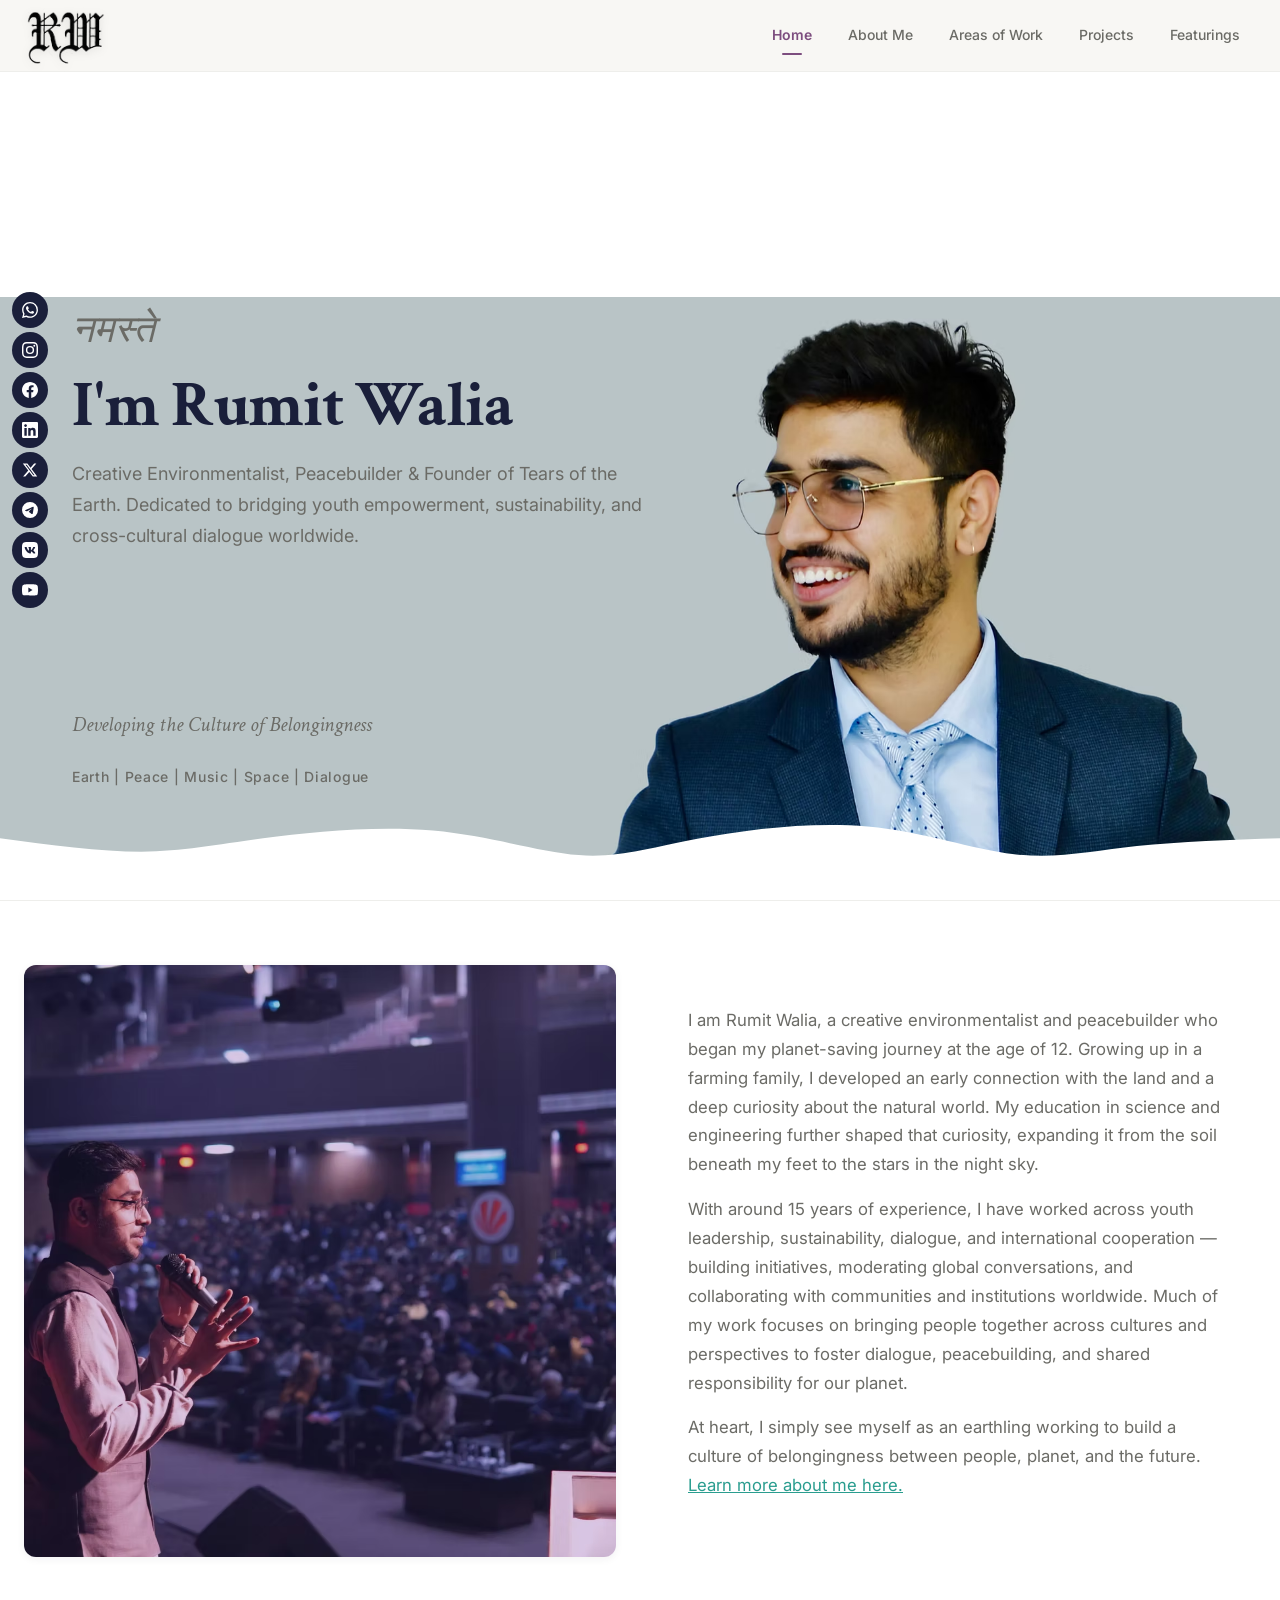
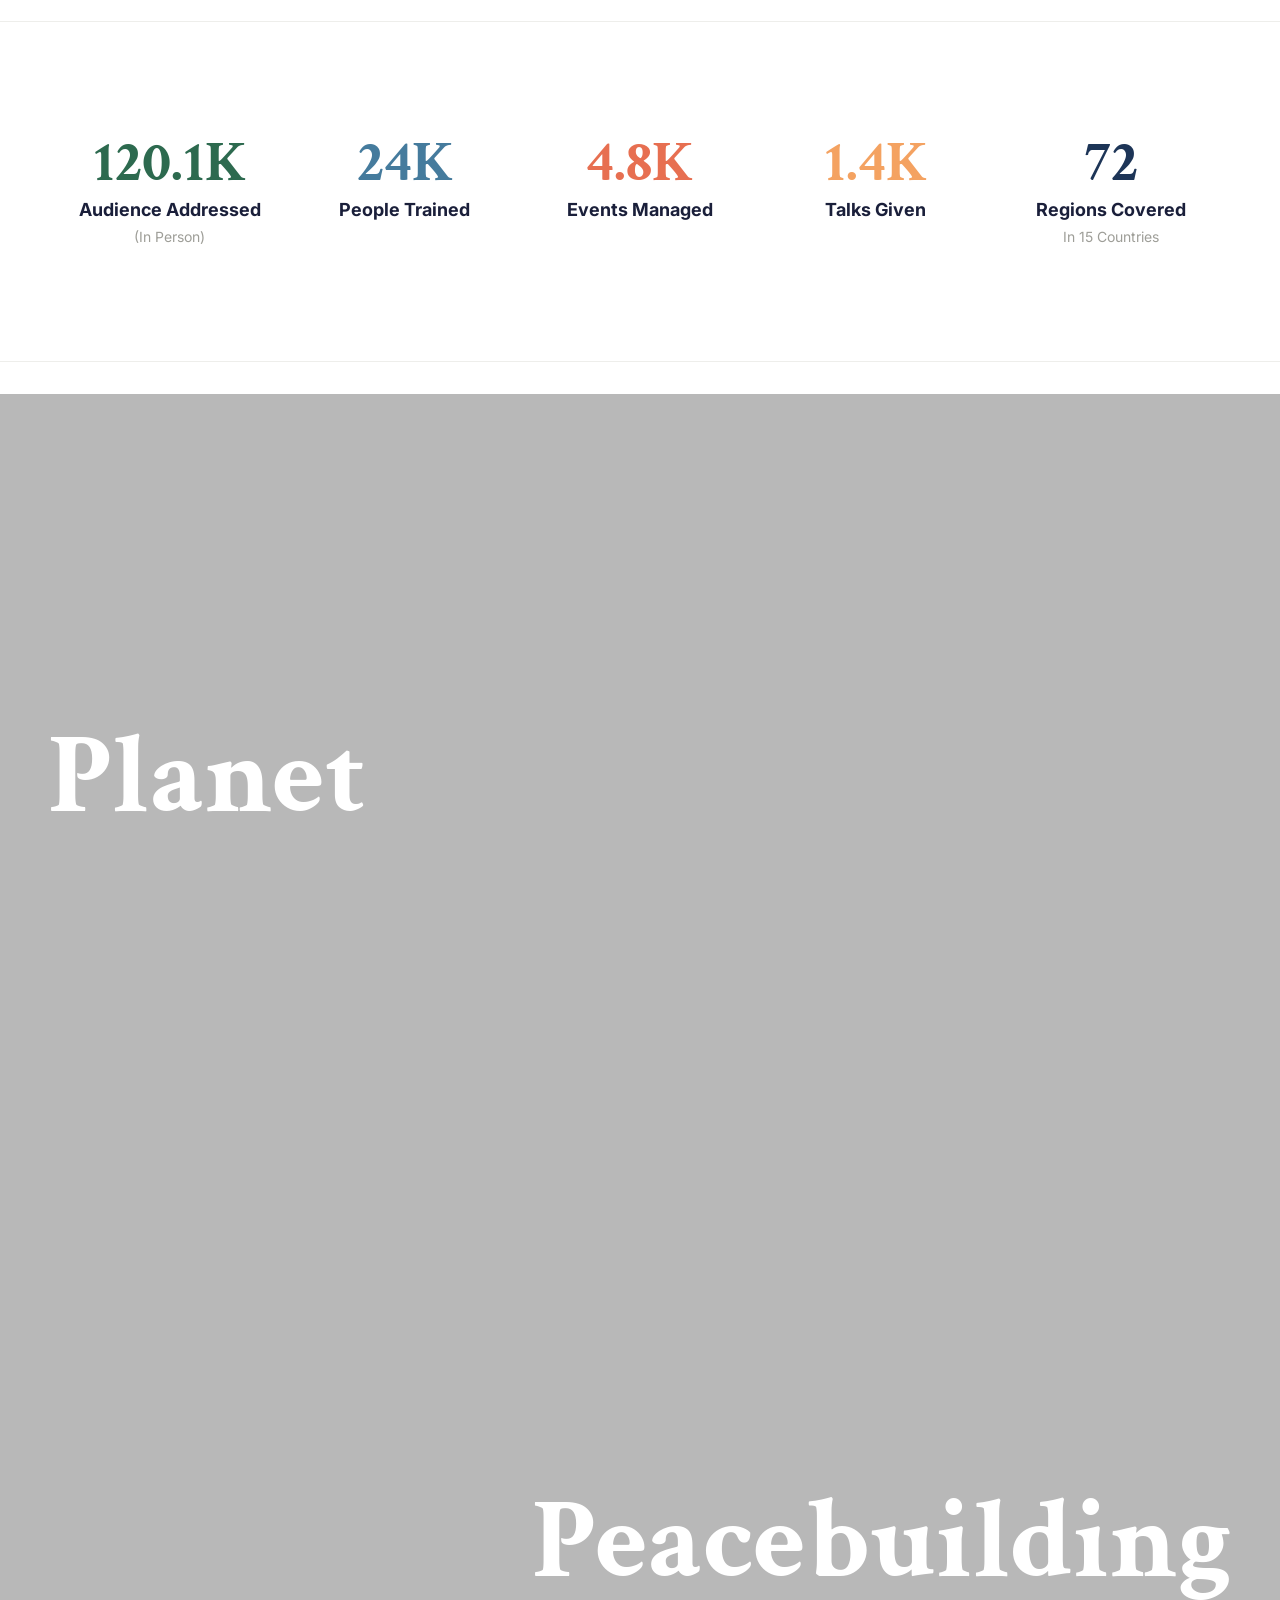
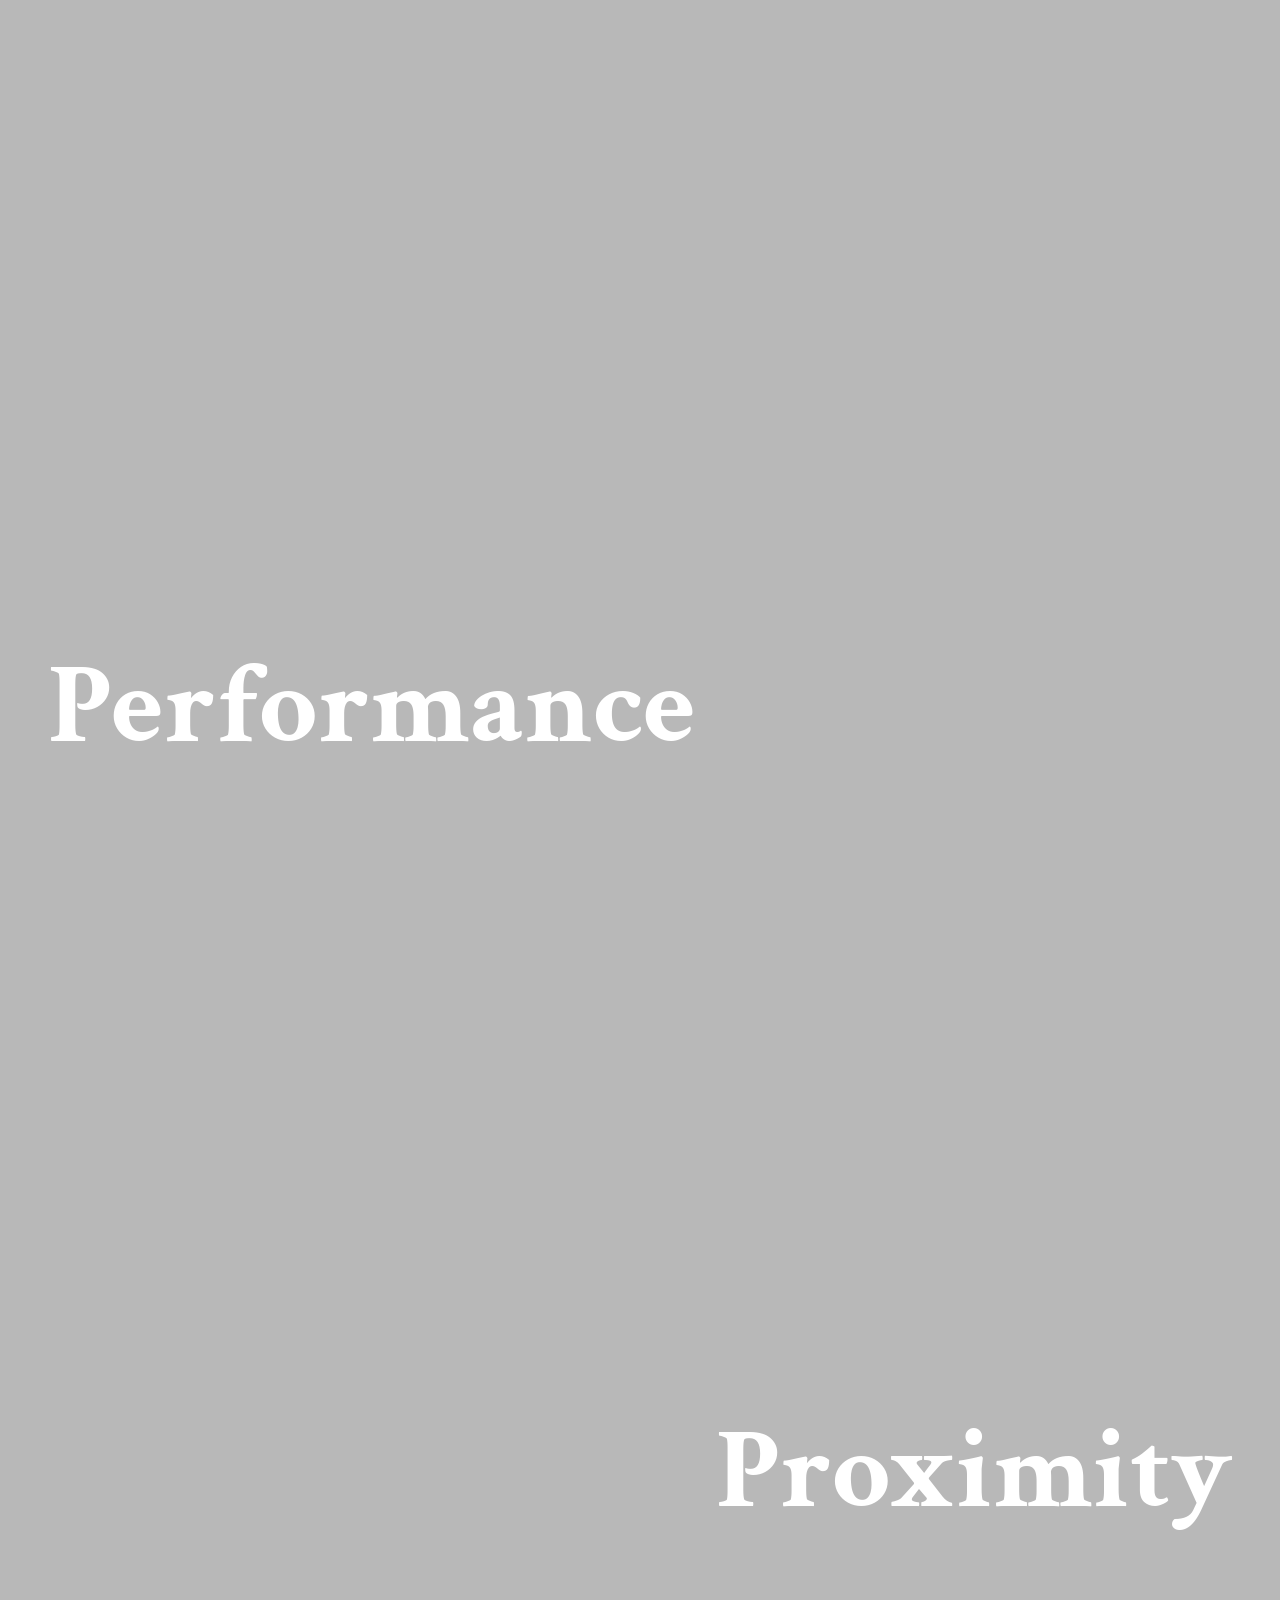
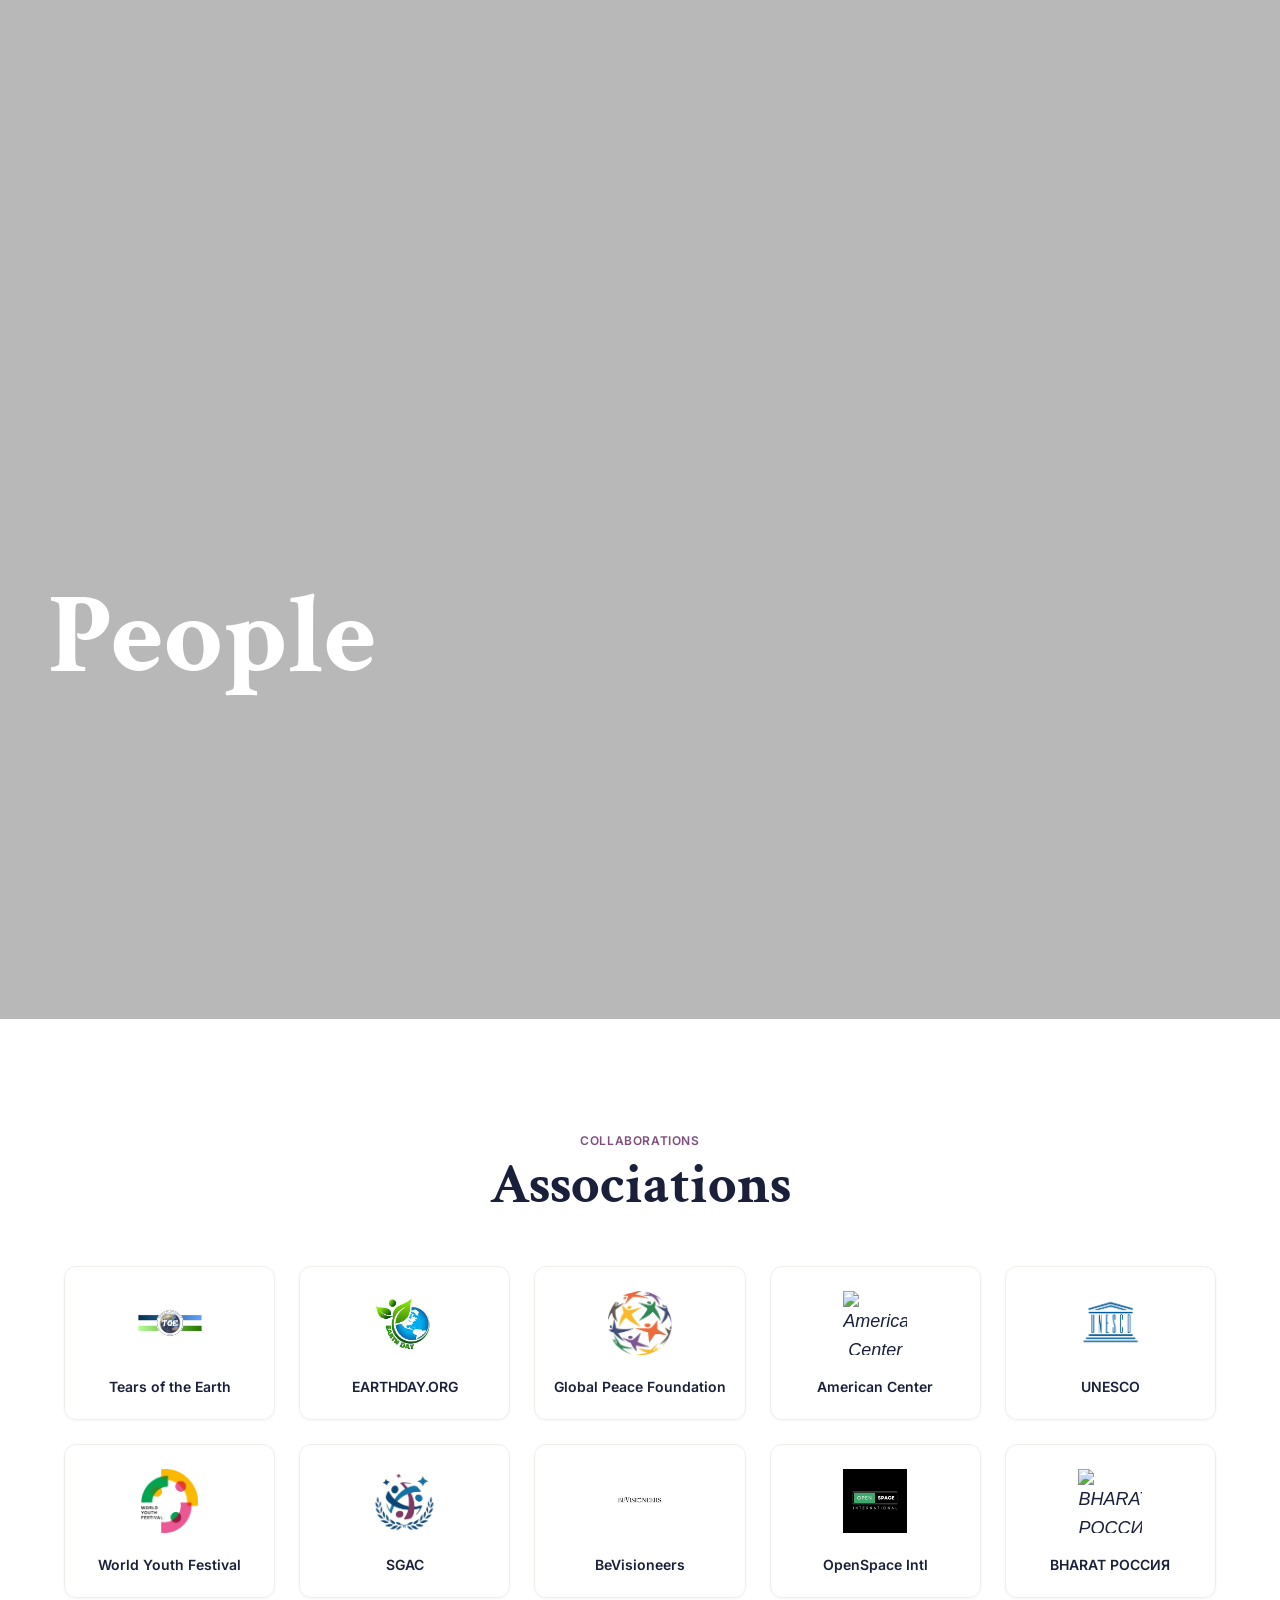
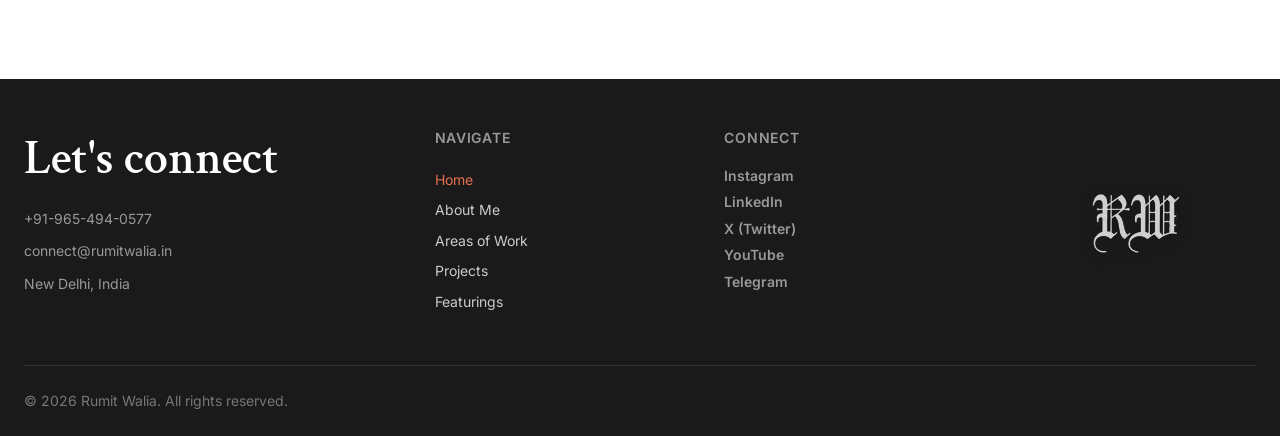
==== commit 50c31a06: "feat: improved overall UI of the project" ====
--- a/index.html
+++ b/index.html
@@ -36,12 +36,16 @@
 
   <main>
     <!-- ═══════════════ HERO ═══════════════ -->
-    <section class="hero home-hero" id="hero">
+    <section class="hero home-hero" id="hero" style="position: relative;">
       <div class="container" style="position: relative; z-index: 2;">
         <p class="hero__greeting">नमस्ते</p>
         <h1 class="hero__title">I'm Rumit Walia</h1>
-      </div>
-      <div class="hero__bottom" style="position: absolute; bottom: 0; left: 0; right: 0; z-index: 2;">
+        <p class="hero__bio">
+          Creative Environmentalist, Peacebuilder & Founder of Tears of the Earth.
+          Dedicated to bridging youth empowerment, sustainability, and cross-cultural dialogue worldwide.
+        </p>
+      </div>
+      <div class="hero__bottom" style="position: absolute; bottom: 4rem; left: 0; right: 0; z-index: 2;">
         <div class="container">
           <p class="hero__subtitle">Developing the Culture of Belongingness</p>
           <p class="hero__keywords">Earth | Peace | Music | Space | Dialogue</p>
@@ -49,6 +53,17 @@
       </div>
       <img src="assets/images/400900_503acb0984e04aaa9778fc3c2861884c~mv2.avif" alt="Rumit Walia"
         class="hero__portrait">
+
+      <!-- Bottom Wave Divider -->
+      <div class="hero__wave-divider"
+        style="position: absolute; bottom: 0; left: 0; width: 100%; overflow: hidden; line-height: 0; z-index: 3;">
+        <svg viewBox="0 0 1440 490" xmlns="http://www.w3.org/2000/svg" preserveAspectRatio="none"
+          style="position: relative; display: block; width: 100%; height: 100px;">
+          <path
+            d="M 0,500 L 0,187 C 56.353286471821434,220.007769145394 112.70657294364287,253.01553829078802 159,253 C 205.29342705635713,252.98446170921198 241.52699469724996,219.94561598224197 296,188 C 350.47300530275004,156.05438401775803 423.1854482673573,125.20199778024414 487,150 C 550.8145517326427,174.79800221975586 605.731212233321,255.2463928967814 651,270 C 696.268787766679,284.7536071032186 731.8897027993588,233.81243063263037 786,189 C 840.1102972006412,144.18756936736963 912.7099765692437,105.50388457269702 976,130 C 1039.2900234307563,154.49611542730298 1093.2703909236652,242.17203107658156 1141,266 C 1188.7296090763348,289.82796892341844 1230.2084597360956,249.8079911209767 1279,226 C 1327.7915402639044,202.1920088790233 1383.8957701319523,194.59600443951166 1440,187 L 1440,500 L 0,500 Z"
+            fill="var(--color-bg, #ffffff)" />
+        </svg>
+      </div>
     </section>
 
     <!-- ═══════════════ ABOUT PREVIEW — IMAGE + TEXT SPLIT ═══════════════ -->
@@ -66,7 +81,7 @@
             communities and institutions worldwide. Much of my work focuses on bringing people together across cultures
             and perspectives to foster dialogue, peacebuilding, and shared responsibility for our planet.</p>
           <p>At heart, I simply see myself as an earthling working to build a culture of belongingness between people,
-            planet, and the future. <a href="about.html"
+            planet, and the future. <a href="/pages/about.html"
               style="color: var(--color-teal); text-decoration: underline;">Learn more about me here.</a></p>
         </div>
       </div>
@@ -134,51 +149,53 @@
           <h2 class="section__title reveal">Associations</h2>
         </div>
         <div class="collab-logos-grid reveal">
-          <div class="collab-logo-card">
-            <div class="collab-logo-card__icon" style="background: linear-gradient(135deg, #2d6a4f, #4db8ab);">🌿</div>
+          <a href="https://tearsoftheearth.org" target="_blank" rel="noopener noreferrer" class="collab-logo-card">
+            <img src="assets/associations/tears-of-the-earth.png" alt="Tears of the Earth Logo"
+              class="collab-logo-card__img">
             <span class="collab-logo-card__name">Tears of the Earth</span>
-          </div>
-          <div class="collab-logo-card">
-            <div class="collab-logo-card__icon" style="background: linear-gradient(135deg, #1d3557, #457b9d);">🌍</div>
+          </a>
+          <a href="https://www.earthday.org" target="_blank" rel="noopener noreferrer" class="collab-logo-card">
+            <img src="assets/associations/earthday.jpg" alt="EARTHDAY.ORG Logo" class="collab-logo-card__img">
             <span class="collab-logo-card__name">EARTHDAY.ORG</span>
-          </div>
-          <div class="collab-logo-card">
-            <div class="collab-logo-card__icon" style="background: linear-gradient(135deg, #457b9d, #a8dadc);">🕊️</div>
+          </a>
+          <a href="https://www.globalpeace.org" target="_blank" rel="noopener noreferrer" class="collab-logo-card">
+            <img src="assets/associations/global-peace-foundation.png" alt="Global Peace Foundation Logo"
+              class="collab-logo-card__img">
             <span class="collab-logo-card__name">Global Peace Foundation</span>
-          </div>
-          <div class="collab-logo-card">
-            <div class="collab-logo-card__icon" style="background: linear-gradient(135deg, #1d3557, #e63946);">🇺🇸
-            </div>
+          </a>
+          <a href="https://in.usembassy.gov/education-culture/american-spaces/" target="_blank"
+            rel="noopener noreferrer" class="collab-logo-card">
+            <img src="assets/associations/american-center.png" alt="American Center Logo" class="collab-logo-card__img">
             <span class="collab-logo-card__name">American Center</span>
-          </div>
-          <div class="collab-logo-card">
-            <div class="collab-logo-card__icon" style="background: linear-gradient(135deg, #0077b6, #00b4d8);">🏛️</div>
+          </a>
+          <a href="https://www.unesco.org" target="_blank" rel="noopener noreferrer" class="collab-logo-card">
+            <img src="assets/associations/unesco.png" alt="UNESCO Logo" class="collab-logo-card__img">
             <span class="collab-logo-card__name">UNESCO</span>
-          </div>
-          <div class="collab-logo-card">
-            <div class="collab-logo-card__icon" style="background: linear-gradient(135deg, #7d4e7f, #a4161a);">🌐</div>
+          </a>
+          <a href="https://fest2024.ru/en" target="_blank" rel="noopener noreferrer" class="collab-logo-card">
+            <img src="assets/associations/world-youth-festival.png" alt="World Youth Festival Logo"
+              class="collab-logo-card__img">
             <span class="collab-logo-card__name">World Youth Festival</span>
-          </div>
-          <div class="collab-logo-card">
-            <div class="collab-logo-card__icon" style="background: linear-gradient(135deg, #264653, #2a9d8f);">🚀</div>
+          </a>
+          <a href="https://spacegeneration.org" target="_blank" rel="noopener noreferrer" class="collab-logo-card">
+            <img src="assets/associations/sgac.png" alt="SGAC Logo" class="collab-logo-card__img">
             <span class="collab-logo-card__name">SGAC</span>
-          </div>
-          <div class="collab-logo-card">
-            <div class="collab-logo-card__icon" style="background: linear-gradient(135deg, #0a0a0a, #333);">⭐</div>
+          </a>
+          <a href="https://bevisioneers.org" target="_blank" rel="noopener noreferrer" class="collab-logo-card">
+            <img src="assets/associations/bevisioneers.png" alt="BeVisioneers Logo" class="collab-logo-card__img">
             <span class="collab-logo-card__name">BeVisioneers</span>
-          </div>
-          <div class="collab-logo-card">
-            <div class="collab-logo-card__icon" style="background: linear-gradient(135deg, #1a1f3a, #457b9d);">🔭</div>
+          </a>
+          <a href="https://www.openspaceproject.com" target="_blank" rel="noopener noreferrer" class="collab-logo-card">
+            <img src="assets/associations/openspace-intl.png" alt="OpenSpace Intl Logo" class="collab-logo-card__img">
             <span class="collab-logo-card__name">OpenSpace Intl</span>
-          </div>
-          <div class="collab-logo-card">
-            <div class="collab-logo-card__icon" style="background: linear-gradient(135deg, #ff9933, #1d3557);">🤝</div>
+          </a>
+          <a href="https://india.mid.ru" target="_blank" rel="noopener noreferrer" class="collab-logo-card">
+            <img src="assets/associations/bharat-russia.png" alt="BHARAT РОССИЯ Logo" class="collab-logo-card__img">
             <span class="collab-logo-card__name">BHARAT РОССИЯ</span>
-          </div>
-        </div>
-      </div>
-    </section>
-
+          </a>
+        </div>
+      </div>
+    </section>
 
   </main>
 
--- a/css/variables.css
+++ b/css/variables.css
@@ -13,8 +13,9 @@
   --color-navy: #1a1f3a;
   --color-navy-light: #2a3055;
   --color-navy-dark: #0f1225;
-  --color-offwhite: #f8f7f4;
-  --color-offwhite-dark: #f0efe9;
+  --color-offwhite: #ffffff;
+  /* Clean white primary canvas */
+  --color-offwhite-dark: #f8f7f4;
   --color-white: #ffffff;
 
   /* Accent colors */
@@ -31,21 +32,21 @@
   /* Neutral palette */
   --color-gray: #6b6b66;
   --color-gray-light: #9e9e98;
-  --color-gray-lighter: #d4d4cf;
-  --color-gray-lightest: #ededea;
+  --color-gray-lighter: #e5e5e0;
+  --color-gray-lightest: #f4f4f0;
   --color-gray-dark: #4a4a46;
 
   /* Work-area colors */
   --color-environment: #2d6a4f;
-  --color-environment-bg: #e8f5ee;
+  --color-environment-bg: rgba(45, 106, 79, 0.1);
   --color-peace: #457b9d;
-  --color-peace-bg: #e4eef5;
+  --color-peace-bg: rgba(69, 123, 157, 0.1);
   --color-arts: #a4161a;
-  --color-arts-bg: #f5e4e5;
+  --color-arts-bg: rgba(164, 22, 26, 0.1);
   --color-space: #f4a261;
-  --color-space-bg: #fdf1e2;
+  --color-space-bg: rgba(244, 162, 97, 0.1);
   --color-people: #1d3557;
-  --color-people-bg: #e1e7ee;
+  --color-people-bg: rgba(29, 53, 87, 0.1);
 
   /* Semantic colors */
   --color-success: #2d6a4f;
@@ -54,15 +55,15 @@
   --color-info: #457b9d;
 
   /* Surfaces */
-  --color-bg: var(--color-offwhite);
+  --color-bg: #ffffff;
   --color-bg-alt: var(--color-offwhite-dark);
-  --color-bg-card: var(--color-white);
+  --color-bg-card: #ffffff;
   --color-bg-overlay: rgba(26, 31, 58, 0.6);
   --color-text: var(--color-navy);
   --color-text-secondary: var(--color-gray);
   --color-text-tertiary: var(--color-gray-light);
   --color-border: var(--color-gray-lighter);
-  --color-border-light: var(--color-gray-lightest);
+  --color-border-light: #eeeeeb;
 
   /* ── Typography ──────────────────────────────────────────────────────── */
 
@@ -72,22 +73,17 @@
   --font-mono: 'JetBrains Mono', 'Fira Code', 'Consolas', monospace;
 
   /* Font sizes — 8-step type scale */
-  --fs-display-xl: 3rem;
-  /* 48px — page titles */
-  --fs-display: 2.25rem;
-  /* 36px — hero headings */
-  --fs-h1: 1.75rem;
-  /* 28px — major sections */
-  --fs-h2: 1.5rem;
-  /* 24px — sub-sections */
-  --fs-h3: 1.25rem;
-  /* 20px — card titles */
+  --fs-display-xl: clamp(2.5rem, 6vw, 4.5rem);
+  --fs-display: clamp(2rem, 5vw, 3.5rem);
+  --fs-h1: clamp(1.75rem, 4vw, 2.5rem);
+  --fs-h2: clamp(1.35rem, 3vw, 1.85rem);
+  --fs-h3: clamp(1.15rem, 2vw, 1.35rem);
   --fs-body: 1rem;
-  /* 16px — default */
+  /* 16px */
   --fs-small: 0.875rem;
-  /* 14px — captions */
+  /* 14px */
   --fs-label: 0.75rem;
-  /* 12px — metadata */
+  /* 12px */
 
   /* Font weights */
   --fw-light: 300;
@@ -97,19 +93,19 @@
   --fw-bold: 700;
 
   /* Line heights */
-  --lh-tight: 1.2;
+  --lh-tight: 1.15;
   --lh-snug: 1.35;
   --lh-normal: 1.6;
-  --lh-relaxed: 1.75;
+  --lh-relaxed: 1.72;
 
   /* Letter spacing */
   --ls-tight: -0.02em;
   --ls-normal: 0;
   --ls-wide: 0.02em;
   --ls-wider: 0.05em;
-  --ls-widest: 0.1em;
-
-  /* ── Spacing System (8px base) ───────────────────────────────────────── */
+  --ls-widest: 0.12em;
+
+  /* ── Spacing System ───────────────────────────────────────────────────── */
 
   --spacing-xs: 0.25rem;
   /* 4px */
@@ -139,13 +135,13 @@
 
   /* ── Shadows ─────────────────────────────────────────────────────────── */
 
-  --shadow-xs: 0 1px 2px rgba(26, 31, 58, 0.04);
-  --shadow-sm: 0 2px 4px rgba(26, 31, 58, 0.06);
-  --shadow-md: 0 4px 12px rgba(26, 31, 58, 0.08);
-  --shadow-lg: 0 8px 24px rgba(26, 31, 58, 0.10);
-  --shadow-xl: 0 16px 48px rgba(26, 31, 58, 0.12);
-  --shadow-inner: inset 0 2px 4px rgba(26, 31, 58, 0.06);
-  --shadow-glow: 0 0 20px rgba(125, 78, 127, 0.15);
+  --shadow-xs: 0 1px 3px rgba(26, 31, 58, 0.04);
+  --shadow-sm: 0 2px 8px rgba(26, 31, 58, 0.06);
+  --shadow-md: 0 6px 16px rgba(26, 31, 58, 0.08);
+  --shadow-lg: 0 12px 32px rgba(26, 31, 58, 0.10);
+  --shadow-xl: 0 20px 50px rgba(26, 31, 58, 0.14);
+  --shadow-inner: inset 0 2px 4px rgba(26, 31, 58, 0.05);
+  --shadow-glow: 0 0 20px rgba(125, 78, 127, 0.2);
 
   /* ── Animation ───────────────────────────────────────────────────────── */
 
@@ -156,7 +152,7 @@
   --duration-slowest: 800ms;
 
   --ease-in: cubic-bezier(0.4, 0, 1, 1);
-  --ease-out: cubic-bezier(0, 0, 0.2, 1);
+  --ease-out: cubic-bezier(0.16, 1, 0.3, 1);
   --ease-in-out: cubic-bezier(0.4, 0, 0.2, 1);
   --ease-bounce: cubic-bezier(0.34, 1.56, 0.64, 1);
   --ease-spring: cubic-bezier(0.175, 0.885, 0.32, 1.275);
--- a/css/typography.css
+++ b/css/typography.css
@@ -1,118 +1,129 @@
 /* ==========================================================================
    TYPOGRAPHY — Rumit Walia Portfolio
-   Type scale, heading styles, body text, and utilities
+   Fluid type scale, heading styles, editorial prose, and text utilities
    ========================================================================== */
 
-/* ── Headings ──────────────────────────────────────────────────────────── */
+/* ── 1. Headings & Display Types ────────────────────────────────────────── */
 
 .display-xl {
   font-family: var(--font-display);
-  font-size: var(--fs-display-xl);
-  font-weight: var(--fw-bold);
-  line-height: var(--lh-tight);
-  letter-spacing: var(--ls-tight);
-  color: var(--color-text);
+  font-size: clamp(2.5rem, 6vw, 4.5rem);
+  font-weight: var(--fw-bold, 700);
+  line-height: var(--lh-tight, 1.1);
+  letter-spacing: var(--ls-tight, -0.02em);
+  color: var(--color-navy, #1a1f3a);
+  text-wrap: balance;
 }
 
 .display {
   font-family: var(--font-display);
-  font-size: var(--fs-display);
-  font-weight: var(--fw-bold);
-  line-height: var(--lh-tight);
-  letter-spacing: var(--ls-tight);
-  color: var(--color-text);
+  font-size: clamp(2rem, 5vw, 3.5rem);
+  font-weight: var(--fw-bold, 700);
+  line-height: var(--lh-tight, 1.15);
+  letter-spacing: var(--ls-tight, -0.015em);
+  color: var(--color-navy, #1a1f3a);
+  text-wrap: balance;
 }
 
 h1,
 .h1 {
   font-family: var(--font-display);
-  font-size: var(--fs-h1);
-  font-weight: var(--fw-bold);
-  line-height: var(--lh-snug);
-  letter-spacing: var(--ls-tight);
-  color: var(--color-text);
+  font-size: clamp(2rem, 4vw, 3rem);
+  font-weight: var(--fw-bold, 700);
+  line-height: var(--lh-snug, 1.25);
+  letter-spacing: var(--ls-tight, -0.01em);
+  color: var(--color-navy, #1a1f3a);
+  text-wrap: balance;
 }
 
 h2,
 .h2 {
   font-family: var(--font-display);
-  font-size: var(--fs-h2);
-  font-weight: var(--fw-semibold);
-  line-height: var(--lh-snug);
-  color: var(--color-text);
+  font-size: clamp(1.5rem, 3vw, 2.25rem);
+  font-weight: var(--fw-semibold, 600);
+  line-height: var(--lh-snug, 1.3);
+  color: var(--color-navy, #1a1f3a);
+  text-wrap: balance;
 }
 
 h3,
 .h3 {
   font-family: var(--font-body);
-  font-size: var(--fs-h3);
-  font-weight: var(--fw-semibold);
-  line-height: var(--lh-snug);
-  color: var(--color-text);
+  font-size: clamp(1.25rem, 2.5vw, 1.75rem);
+  font-weight: var(--fw-semibold, 600);
+  line-height: var(--lh-snug, 1.35);
+  color: var(--color-text, #1a1a1a);
 }
 
 h4,
 .h4 {
   font-family: var(--font-body);
-  font-size: var(--fs-body);
-  font-weight: var(--fw-semibold);
-  line-height: var(--lh-normal);
-  color: var(--color-text);
-}
-
-/* ── Body Text ─────────────────────────────────────────────────────────── */
-
+  font-size: clamp(1.1rem, 2vw, 1.25rem);
+  font-weight: var(--fw-semibold, 600);
+  line-height: var(--lh-normal, 1.4);
+  color: var(--color-text, #1a1a1a);
+}
+
+/* ── 2. Body Text Scale ────────────────────────────────────────────────── */
+
+.lead,
 .body-lg {
-  font-size: 1.125rem;
-  /* 18px */
-  line-height: var(--lh-relaxed);
+  font-size: clamp(1.1rem, 2vw, 1.25rem);
+  line-height: var(--lh-relaxed, 1.7);
+  color: var(--color-text-secondary, #4a4a4a);
+  max-width: 68ch;
 }
 
 .body {
-  font-size: var(--fs-body);
-  line-height: var(--lh-normal);
+  font-size: var(--fs-body, 1rem);
+  line-height: var(--lh-normal, 1.6);
+  color: var(--color-text, #1a1a1a);
+  max-width: 68ch;
 }
 
 .body-sm {
-  font-size: var(--fs-small);
-  line-height: var(--lh-normal);
-}
-
-/* ── Small / Label / Caption ───────────────────────────────────────────── */
+  font-size: var(--fs-small, 0.875rem);
+  line-height: var(--lh-normal, 1.5);
+  color: var(--color-text-secondary, #4a4a4a);
+}
+
+/* ── 3. Small Text, Labels & Captions ──────────────────────────────────── */
 
 .caption {
-  font-size: var(--fs-small);
-  color: var(--color-text-secondary);
-  line-height: var(--lh-normal);
+  font-size: var(--fs-small, 0.875rem);
+  color: var(--color-text-tertiary, #777777);
+  line-height: var(--lh-normal, 1.4);
 }
 
 .label {
-  font-size: var(--fs-label);
-  font-weight: var(--fw-medium);
-  letter-spacing: var(--ls-wider);
+  font-size: var(--fs-label, 0.75rem);
+  font-weight: var(--fw-medium, 500);
+  letter-spacing: var(--ls-wider, 0.08em);
   text-transform: uppercase;
-  color: var(--color-text-secondary);
+  color: var(--color-text-secondary, #4a4a4a);
 }
 
 .overline {
-  font-size: var(--fs-label);
-  font-weight: var(--fw-semibold);
-  letter-spacing: var(--ls-widest);
+  display: inline-block;
+  font-size: var(--fs-label, 0.75rem);
+  font-weight: var(--fw-semibold, 600);
+  letter-spacing: var(--ls-widest, 0.12em);
   text-transform: uppercase;
-  color: var(--color-plum);
-}
-
-/* ── Links ─────────────────────────────────────────────────────────────── */
+  color: var(--color-plum, #7d4e7f);
+  margin-bottom: var(--spacing-xs, 0.5rem);
+}
+
+/* ── 4. Links & Interactive States ─────────────────────────────────────── */
 
 .link {
-  color: var(--color-teal);
+  color: var(--color-teal, #2a9d8f);
   text-decoration: none;
-  transition: color var(--duration-fast) var(--ease-out);
+  transition: color var(--duration-fast, 0.2s) var(--ease-out, ease-out);
   position: relative;
 }
 
 .link:hover {
-  color: var(--color-teal-dark);
+  color: var(--color-teal-dark, #1f7267);
 }
 
 .link--underline {
@@ -132,24 +143,26 @@
   left: 0;
   width: 0;
   height: 2px;
-  background-color: var(--color-teal);
-  transition: width var(--duration-base) var(--ease-out);
+  background-color: var(--color-teal, #2a9d8f);
+  transition: width var(--duration-base, 0.3s) var(--ease-out, ease-out);
 }
 
 .link--animated:hover::after {
   width: 100%;
 }
 
-/* ── Prose (long-form text) ────────────────────────────────────────────── */
+/* ── 5. Prose (Long-Form Editorial Formatting) ─────────────────────────── */
 
 .prose {
-  font-size: var(--fs-body);
-  line-height: var(--lh-relaxed);
-  color: var(--color-text);
+  font-size: clamp(1rem, 1.75vw, 1.125rem);
+  line-height: var(--lh-relaxed, 1.72);
+  color: var(--color-text-secondary, #4a4a4a);
+  max-width: 72ch;
 }
 
 .prose p {
-  margin-bottom: var(--spacing-md);
+  margin-bottom: var(--spacing-lg, 1.5rem);
+  text-align: left;
 }
 
 .prose p:last-child {
@@ -157,7 +170,8 @@
 }
 
 .prose strong {
-  font-weight: var(--fw-semibold);
+  font-weight: var(--fw-semibold, 600);
+  color: var(--color-navy, #1a1f3a);
 }
 
 .prose em {
@@ -165,84 +179,112 @@
 }
 
 .prose a {
-  color: var(--color-teal);
+  color: var(--color-teal, #2a9d8f);
   text-decoration: underline;
   text-underline-offset: 3px;
-  transition: color var(--duration-fast) var(--ease-out);
+  text-decoration-thickness: 1px;
+  transition: color var(--duration-fast, 0.2s) var(--ease-out, ease-out),
+    text-decoration-thickness var(--duration-fast, 0.2s) var(--ease-out, ease-out);
 }
 
 .prose a:hover {
-  color: var(--color-teal-dark);
+  color: var(--color-teal-dark, #1f7267);
+  text-decoration-thickness: 2px;
 }
 
 .prose ul,
 .prose ol {
-  margin: var(--spacing-md) 0;
-  padding-left: var(--spacing-lg);
+  margin: var(--spacing-lg, 1.5rem) 0;
+  padding-left: var(--spacing-xl, 2rem);
 }
 
 .prose ul {
-  list-style: disc;
+  list-style-type: disc;
 }
 
 .prose ol {
-  list-style: decimal;
+  list-style-type: decimal;
 }
 
 .prose li {
-  margin-bottom: var(--spacing-xs);
+  margin-bottom: var(--spacing-xs, 0.5rem);
+  line-height: var(--lh-relaxed, 1.65);
 }
 
 .prose blockquote {
-  border-left: 3px solid var(--color-plum);
-  padding-left: var(--spacing-lg);
-  margin: var(--spacing-lg) 0;
-  font-family: var(--font-display);
-  font-size: var(--fs-h3);
+  border-left: 3px solid var(--color-plum, #7d4e7f);
+  padding-left: var(--spacing-lg, 1.5rem);
+  margin: var(--spacing-xl, 2rem) 0;
+  font-family: var(--font-display);
+  font-size: var(--fs-h3, 1.35rem);
   font-style: italic;
-  color: var(--color-text-secondary);
-}
-
-/* ── Mono / Code ───────────────────────────────────────────────────────── */
+  color: var(--color-navy, #1a1f3a);
+  line-height: var(--lh-relaxed, 1.6);
+}
+
+/* ── 6. Monospace & Code Formatting ────────────────────────────────────── */
 
 code,
 .code {
-  font-family: var(--font-mono);
-  font-size: 0.9em;
-  background-color: var(--color-gray-lightest);
+  font-family: var(--font-mono, monospace);
+  font-size: 0.88em;
+  background-color: rgba(0, 0, 0, 0.04);
+  color: var(--color-navy, #1a1f3a);
   padding: 2px 6px;
-  border-radius: var(--radius-sm);
-}
-
-/* ── Responsive Typography ─────────────────────────────────────────────── */
-
-@media (max-width: 768px) {
-  .display-xl {
-    font-size: 2.25rem;
-    /* 36px on mobile */
-  }
-
-  .display {
-    font-size: 1.75rem;
-    /* 28px on mobile */
-  }
-
-  h1,
-  .h1 {
-    font-size: 1.5rem;
-    /* 24px on mobile */
-  }
-
-  h2,
-  .h2 {
-    font-size: 1.25rem;
-    /* 20px on mobile */
-  }
-}
-
-@media (max-width: 480px) {
-  .display-xl {
-    font-size: 1.875rem;
-    /* 30px on small mobile */
-  }
+  border-radius: var(--radius-sm, 4px);
+  border: 1px solid var(--color-border-light, #e5e5e5);
+}
+
+/* ── 7. Text Utility Classes ───────────────────────────────────────────── */
+
+.text-left {
+  text-align: left;
+}
+
+.text-center {
+  text-align: center;
+}
+
+.text-right {
+  text-align: right;
+}
+
+.text-plum {
+  color: var(--color-plum, #7d4e7f);
+}
+
+.text-teal {
+  color: var(--color-teal, #2a9d8f);
+}
+
+.text-navy {
+  color: var(--color-navy, #1a1f3a);
+}
+
+.text-muted {
+  color: var(--color-text-tertiary, #777777);
+}
+
+.font-display {
+  font-family: var(--font-display);
+}
+
+.font-body {
+  font-family: var(--font-body);
+}
+
+.fw-normal {
+  font-weight: var(--fw-normal, 400);
+}
+
+.fw-medium {
+  font-weight: var(--fw-medium, 500);
+}
+
+.fw-semibold {
+  font-weight: var(--fw-semibold, 600);
+}
+
+.fw-bold {
+  font-weight: var(--fw-bold, 700);
 }
--- a/css/layout.css
+++ b/css/layout.css
@@ -1,6 +1,6 @@
 /* ==========================================================================
    LAYOUT — Rumit Walia Portfolio
-   Container, grid, flex utilities, and responsive system
+   Container, grid, flex utilities, section differentiation, and responsive system
    ========================================================================== */
 
 /* ── Containers ────────────────────────────────────────────────────────── */
@@ -21,30 +21,93 @@
   max-width: var(--container-wide);
 }
 
-/* ── Section ───────────────────────────────────────────────────────────── */
+/* ── Section & Visual Hierarchy ────────────────────────────────────────── */
 
 .section {
-  padding-top: var(--spacing-2xl);
-  padding-bottom: var(--spacing-2xl);
-}
-
+  position: relative;
+  padding: 80px 0;
+}
+
+/* Section Size Variations */
 .section--sm {
   padding-top: var(--spacing-xl);
   padding-bottom: var(--spacing-xl);
 }
 
 .section--lg {
-  padding-top: var(--spacing-3xl);
-  padding-bottom: var(--spacing-3xl);
-}
-
+  padding-top: var(--spacing-4xl);
+  padding-bottom: var(--spacing-4xl);
+}
+
+/* Section Background Themes (Distinct Section Differences) */
 .section--alt {
   background-color: var(--color-bg-alt);
 }
 
+.section--muted {
+  background-color: rgba(0, 0, 0, 0.02);
+}
+
+.section--accent {
+  background-color: rgba(125, 78, 127, 0.04);
+}
+
+.section--teal-tint {
+  background-color: rgba(42, 157, 143, 0.04);
+}
+
+.section--dark {
+  background-color: var(--color-navy);
+  color: var(--color-white);
+}
+
+.section--dark .section__title,
+.section--dark .section__subtitle {
+  color: var(--color-white);
+}
+
+/* Section Separation Borders & Dividers */
+.section--bordered {
+  border-top: 1px solid var(--color-border-light);
+  border-bottom: 1px solid var(--color-border-light);
+}
+
+.section--divided-top {
+  border-top: 1px solid var(--color-border-light);
+}
+
+.section--divided-bottom {
+  border-bottom: 1px solid var(--color-border-light);
+}
+
+/* Section Headers & Titles */
 .section__header {
   text-align: center;
   margin-bottom: var(--spacing-2xl);
+  max-width: 800px;
+  margin-left: auto;
+  margin-right: auto;
+}
+
+.section__header--left {
+  text-align: left;
+  margin-left: 0;
+}
+
+.section__header--right {
+  text-align: right;
+  margin-right: 0;
+}
+
+.overline,
+.section__overline {
+  display: block;
+  font-size: var(--fs-label);
+  font-weight: var(--fw-semibold);
+  text-transform: uppercase;
+  letter-spacing: var(--ls-wider);
+  color: var(--color-plum);
+  margin-bottom: var(--spacing-xs);
 }
 
 .section__title {
@@ -52,6 +115,8 @@
   font-size: var(--fs-display);
   font-weight: var(--fw-bold);
   margin-bottom: var(--spacing-sm);
+  color: var(--color-text);
+  line-height: var(--lh-tight);
 }
 
 .section__subtitle {
@@ -62,6 +127,10 @@
   line-height: var(--lh-relaxed);
 }
 
+.section__header--left .section__subtitle {
+  margin-left: 0;
+}
+
 /* ── Grid System ───────────────────────────────────────────────────────── */
 
 .grid {
@@ -85,8 +154,32 @@
   grid-template-columns: repeat(auto-fill, minmax(280px, 1fr));
 }
 
+.grid--sidebar-left {
+  grid-template-columns: 1fr 2fr;
+}
+
+.grid--sidebar-right {
+  grid-template-columns: 2fr 1fr;
+}
+
 .grid--center {
   align-items: center;
+}
+
+.grid--start {
+  align-items: start;
+}
+
+.grid--end {
+  align-items: end;
+}
+
+.grid--gap-sm {
+  gap: var(--spacing-md);
+}
+
+.grid--gap-xl {
+  gap: var(--spacing-2xl);
 }
 
 /* ── Flex Utilities ────────────────────────────────────────────────────── */
@@ -108,11 +201,19 @@
   justify-content: center;
 }
 
+.flex--align-center {
+  align-items: center;
+}
+
 .flex--between {
   align-items: center;
   justify-content: space-between;
 }
 
+.flex--justify-end {
+  justify-content: flex-end;
+}
+
 .flex--gap-sm {
   gap: var(--spacing-sm);
 }
@@ -129,7 +230,7 @@
   gap: var(--spacing-xl);
 }
 
-/* ── Two-Column Layout ─────────────────────────────────────────────────── */
+/* ── Two-Column Split Layouts ──────────────────────────────────────────── */
 
 .split {
   display: grid;
@@ -138,6 +239,14 @@
   align-items: center;
 }
 
+.split--top {
+  align-items: start;
+}
+
+.split--bottom {
+  align-items: end;
+}
+
 .split--reverse {
   direction: rtl;
 }
@@ -244,7 +353,7 @@
   padding-right: var(--spacing-xl);
 }
 
-/* ── Responsive ────────────────────────────────────────────────────────── */
+/* ── Responsive System & Breakpoints ───────────────────────────────────── */
 
 /* Fluid Typography Base */
 :root {
@@ -261,15 +370,20 @@
 }
 
 @media (max-width: 1024px) {
-  .grid--3 {
+
+  .grid--3,
+  .grid--4,
+  .grid--sidebar-left,
+  .grid--sidebar-right {
     grid-template-columns: repeat(2, 1fr);
   }
 
-  .grid--4 {
-    grid-template-columns: repeat(2, 1fr);
-  }
-
   .section {
+    padding-top: var(--spacing-2xl);
+    padding-bottom: var(--spacing-2xl);
+  }
+
+  .section--lg {
     padding-top: var(--spacing-3xl);
     padding-bottom: var(--spacing-3xl);
   }
@@ -278,13 +392,14 @@
 @media (max-width: 768px) {
   .container {
     padding-left: var(--spacing-lg);
-    /* Maintain decent breathing room */
     padding-right: var(--spacing-lg);
   }
 
   .grid--2,
   .grid--3,
-  .grid--4 {
+  .grid--4,
+  .grid--sidebar-left,
+  .grid--sidebar-right {
     grid-template-columns: 1fr;
   }
 
@@ -301,11 +416,11 @@
   }
 
   .section {
-    padding-top: var(--spacing-2xl);
-    padding-bottom: var(--spacing-2xl);
-  }
-
-  .section-header {
+    padding-top: var(--spacing-xl);
+    padding-bottom: var(--spacing-xl);
+  }
+
+  .section__header {
     margin-bottom: var(--spacing-xl);
   }
 
@@ -321,22 +436,24 @@
   }
 
   .section {
-    padding-top: var(--spacing-xl);
-    padding-bottom: var(--spacing-xl);
+    padding-top: var(--spacing-lg);
+    padding-bottom: var(--spacing-lg);
   }
 }
 
 /* Visibility Utilities */
-.hide-mobile {
-  @media (max-width: 768px) {
+@media (max-width: 768px) {
+  .hide-mobile {
     display: none !important;
   }
 }
 
 .show-mobile {
   display: none !important;
-
-  @media (max-width: 768px) {
+}
+
+@media (max-width: 768px) {
+  .show-mobile {
     display: block !important;
   }
 }
--- a/css/components.css
+++ b/css/components.css
@@ -193,12 +193,24 @@
   font-weight: var(--fw-medium);
 }
 
-/* Work area card */
+/* Work Area Card Improvements */
 .card--work {
   position: relative;
   padding: var(--spacing-xl);
+  background-color: var(--color-bg-card);
+  border-radius: var(--radius-lg);
+  border: 1px solid var(--color-border-light);
+  box-shadow: var(--shadow-xs);
   overflow: hidden;
   cursor: pointer;
+  transition: transform var(--duration-base) var(--ease-out),
+    box-shadow var(--duration-base) var(--ease-out),
+    border-color var(--duration-base) var(--ease-out);
+}
+
+.card--work:hover {
+  transform: translateY(-4px);
+  box-shadow: var(--shadow-md);
 }
 
 .card--work::before {
@@ -218,6 +230,11 @@
 .card--work .card__icon {
   font-size: 2rem;
   margin-bottom: var(--spacing-md);
+  transition: transform var(--duration-fast) var(--ease-out);
+}
+
+.card--work:hover .card__icon {
+  transform: scale(1.1);
 }
 
 .card--work.env::before {
@@ -258,6 +275,26 @@
 
 .card--work.people .card__icon {
   color: var(--color-people);
+}
+
+.card--work.env:hover {
+  border-color: var(--color-environment);
+}
+
+.card--work.peace:hover {
+  border-color: var(--color-peace);
+}
+
+.card--work.arts:hover {
+  border-color: var(--color-arts);
+}
+
+.card--work.space:hover {
+  border-color: var(--color-space);
+}
+
+.card--work.people:hover {
+  border-color: var(--color-people);
 }
 
 /* ══════════════════════════════════════════════════════════════════════════
@@ -292,28 +329,28 @@
 }
 
 .badge--env {
-  background-color: var(--color-environment-bg);
-  color: var(--color-environment);
+  background-color: var(--color-environment-bg, rgba(45, 106, 79, 0.12));
+  color: var(--color-environment, #2d6a4f);
 }
 
 .badge--peace {
-  background-color: var(--color-peace-bg);
-  color: var(--color-peace);
+  background-color: var(--color-peace-bg, rgba(69, 123, 157, 0.12));
+  color: var(--color-peace, #457b9d);
 }
 
 .badge--arts {
-  background-color: var(--color-arts-bg);
-  color: var(--color-arts);
+  background-color: var(--color-arts-bg, rgba(231, 111, 81, 0.12));
+  color: var(--color-arts, #e76f51);
 }
 
 .badge--space {
-  background-color: var(--color-space-bg);
-  color: var(--color-space);
+  background-color: var(--color-space-bg, rgba(244, 162, 97, 0.12));
+  color: var(--color-space, #f4a261);
 }
 
 .badge--people {
-  background-color: var(--color-people-bg);
-  color: var(--color-people);
+  background-color: var(--color-people-bg, rgba(29, 53, 87, 0.12));
+  color: var(--color-people, #1d3557);
 }
 
 .tag {
@@ -823,7 +860,7 @@
 
 .social-bar {
   position: fixed;
-  left: 0;
+  left: 10px;
   top: 50%;
   transform: translateY(-50%);
   display: flex;
@@ -868,7 +905,127 @@
    10. FOOTER
    ══════════════════════════════════════════════════════════════════════════ */
 
-/* Footer styles are now in pages.css for the dark footer theme */
+.footer {
+  background-color: #1a1a1a;
+  color: #e0e0e0;
+}
+
+.footer__inner {
+  max-width: var(--container-wide);
+  margin: 0 auto;
+  padding: var(--spacing-2xl) var(--spacing-lg) var(--spacing-lg);
+}
+
+.footer__grid {
+  display: grid;
+  grid-template-columns: 1.5fr 1fr 1fr 1fr;
+  gap: var(--spacing-2xl);
+  margin-bottom: var(--spacing-2xl);
+}
+
+.footer__title {
+  font-family: var(--font-display);
+  font-size: var(--fs-h2);
+  color: #ffffff;
+  margin-bottom: var(--spacing-md);
+}
+
+.footer__heading {
+  font-size: var(--fs-small);
+  font-weight: var(--fw-semibold);
+  text-transform: uppercase;
+  letter-spacing: var(--ls-wider);
+  color: #999999;
+  margin-bottom: var(--spacing-md);
+}
+
+.footer__link {
+  display: block;
+  color: #cccccc;
+  font-size: var(--fs-small);
+  text-decoration: none;
+  padding: var(--spacing-xs) 0;
+  transition: color var(--duration-fast);
+}
+
+.footer__link:hover {
+  color: #ffffff;
+}
+
+.footer__text {
+  font-size: var(--fs-small);
+  color: #999999;
+  line-height: var(--lh-relaxed);
+}
+
+.footer__logo-large {
+  max-width: 140px;
+  opacity: 0.8;
+  filter: invert(1) brightness(1.2) drop-shadow(0 4px 8px rgba(0, 0, 0, 0.3));
+  transition: all var(--duration-base) var(--ease-out);
+}
+
+.footer__logo-large:hover {
+  opacity: 1;
+  transform: translateY(-2px);
+}
+
+.footer__bottom {
+  display: flex;
+  justify-content: space-between;
+  align-items: center;
+  padding-top: var(--spacing-lg);
+  border-top: 1px solid #333333;
+  font-size: var(--fs-small);
+  color: #777777;
+}
+
+.footer__social {
+  display: flex;
+  gap: var(--spacing-md);
+}
+
+.footer__social a {
+  color: #999999;
+  text-decoration: none;
+  font-size: var(--fs-small);
+  font-weight: var(--fw-semibold);
+  transition: color var(--duration-fast);
+}
+
+.footer__social a:hover {
+  color: #ffffff;
+}
+
+@media (max-width: 768px) {
+  .footer {
+    padding-bottom: 80px;
+  }
+
+  .footer__grid {
+    grid-template-columns: 1fr;
+    text-align: center;
+    gap: var(--spacing-2xl);
+  }
+
+  .footer__bottom {
+    flex-direction: column;
+    gap: var(--spacing-md);
+    text-align: center;
+  }
+
+  .footer__social {
+    flex-direction: row !important;
+    justify-content: center;
+    gap: var(--spacing-md) !important;
+  }
+}
+
+@media (max-width: 480px) {
+  .footer__grid {
+    grid-template-columns: 1fr;
+  }
+}
 
 /* ══════════════════════════════════════════════════════════════════════════
    11. HERO
@@ -912,6 +1069,17 @@
   margin-bottom: var(--spacing-md);
 }
 
+/* Hero Bio (Added for index.html hero context) */
+.hero__bio {
+  font-family: var(--font-body);
+  font-size: var(--fs-body);
+  line-height: var(--lh-relaxed);
+  color: var(--color-text-secondary);
+  max-width: 580px;
+  margin-top: var(--spacing-sm);
+  margin-bottom: var(--spacing-lg);
+}
+
 .hero__subtitle {
   font-family: var(--font-display);
   font-size: var(--fs-h2);
@@ -964,6 +1132,10 @@
 
   .hero__title {
     font-size: 2rem;
+  }
+
+  .hero__bio {
+    font-size: var(--fs-small);
   }
 
   .hero__pills {
@@ -1208,7 +1380,7 @@
    17. WORK SECTION (Areas of Work page)
    ══════════════════════════════════════════════════════════════════════════ */
 
-/* Work section styles are now in pages.css for edge-to-edge split layouts */
+/* Work section styles are in pages.css for edge-to-edge split layouts */
 
 /* ══════════════════════════════════════════════════════════════════════════
    18. CONTACT INFO
@@ -1264,7 +1436,7 @@
 }
 
 /* ══════════════════════════════════════════════════════════════════════════
-   19. LOGO GRID (Associations)
+   19. LOGO GRID & COLLAB CARDS (Associations)
    ══════════════════════════════════════════════════════════════════════════ */
 
 .logo-grid {
@@ -1304,8 +1476,139 @@
   filter: grayscale(0%);
 }
 
-/* ══════════════════════════════════════════════════════════════════════════
-   20. TOAST / NOTIFICATION
+/* Collaboration Card Styles for index.html Associations Grid */
+.collab-logos-grid {
+  display: grid;
+  grid-template-columns: repeat(auto-fill, minmax(180px, 1fr));
+  gap: var(--spacing-lg);
+  margin-top: var(--spacing-xl);
+}
+
+.collab-logo-card {
+  display: flex;
+  flex-direction: column;
+  align-items: center;
+  justify-content: center;
+  padding: var(--spacing-lg) var(--spacing-md);
+  background-color: var(--color-bg-card);
+  border: 1px solid var(--color-border-light);
+  border-radius: var(--card-radius);
+  text-decoration: none;
+  color: inherit;
+  transition: transform var(--duration-base) var(--ease-out),
+    box-shadow var(--duration-base) var(--ease-out),
+    border-color var(--duration-base) var(--ease-out);
+}
+
+.collab-logo-card:hover {
+  transform: translateY(-4px);
+  box-shadow: var(--shadow-md);
+  border-color: var(--color-plum);
+}
+
+.collab-logo-card__img {
+  width: 64px;
+  height: 64px;
+  object-fit: contain;
+  margin-bottom: var(--spacing-md);
+  transition: transform var(--duration-base) var(--ease-out);
+}
+
+.collab-logo-card:hover .collab-logo-card__img {
+  transform: scale(1.08);
+}
+
+.collab-logo-card__name {
+  font-size: var(--fs-small);
+  font-weight: var(--fw-semibold);
+  color: var(--color-text);
+  text-align: center;
+}
+
+/* ══════════════════════════════════════════════════════════════════════════
+   20. FEATURINGS PAGE COMPONENTS (Tabs, Filter Badges & Grid)
+   ══════════════════════════════════════════════════════════════════════════ */
+
+.featurings-tabs {
+  display: flex;
+  flex-wrap: wrap;
+  gap: var(--spacing-sm);
+  justify-content: center;
+  margin-bottom: var(--spacing-3xl);
+  padding: 0 var(--spacing-sm);
+}
+
+.featurings-tab {
+  padding: var(--spacing-xs) var(--spacing-lg);
+  border: 1.5px solid var(--color-border-light);
+  border-radius: var(--radius-full);
+  font-size: var(--fs-small);
+  font-weight: var(--fw-semibold);
+  font-family: var(--font-body);
+  color: var(--color-text-secondary);
+  cursor: pointer;
+  background: #ffffff;
+  box-shadow: var(--shadow-xs);
+  transition: all var(--duration-fast) var(--ease-out);
+}
+
+.featurings-tab:hover {
+  border-color: var(--color-plum);
+  color: var(--color-plum);
+  transform: translateY(-1px);
+}
+
+.featurings-tab.active {
+  border-color: var(--color-plum);
+  color: var(--color-white);
+  background: var(--color-plum);
+  box-shadow: var(--shadow-sm);
+}
+
+.featurings-section {
+  margin-bottom: var(--spacing-4xl);
+  padding-bottom: var(--spacing-2xl);
+  border-bottom: 1px solid var(--color-border-light);
+}
+
+.featurings-section:last-child {
+  border-bottom: none;
+  margin-bottom: 0;
+}
+
+.featurings-section__title {
+  font-family: var(--font-display);
+  font-size: clamp(1.75rem, 3.5vw, 2.25rem);
+  font-weight: var(--fw-bold);
+  color: var(--color-navy);
+  margin-bottom: var(--spacing-xl);
+  display: flex;
+  align-items: center;
+  gap: var(--spacing-sm);
+  line-height: var(--lh-tight);
+}
+
+.featurings-section__icon {
+  display: inline-flex;
+  align-items: center;
+  justify-content: center;
+  width: 42px;
+  height: 42px;
+  border-radius: var(--radius-md);
+  background: rgba(125, 78, 127, 0.08);
+  color: var(--color-plum);
+  font-size: 1.15rem;
+  flex-shrink: 0;
+}
+
+.featurings-section .mentions-grid {
+  display: grid;
+  grid-template-columns: repeat(auto-fill, minmax(320px, 1fr));
+  gap: var(--spacing-xl);
+}
+
+/* ══════════════════════════════════════════════════════════════════════════
+   21. TOAST / NOTIFICATION
    ══════════════════════════════════════════════════════════════════════════ */
 
 .toast {
--- a/css/animations.css
+++ b/css/animations.css
@@ -18,55 +18,55 @@
 @keyframes fadeInUp {
   from {
     opacity: 0;
-    transform: translateY(30px);
-  }
-
-  to {
-    opacity: 1;
-    transform: translateY(0);
+    transform: translate3d(0, 30px, 0);
+  }
+
+  to {
+    opacity: 1;
+    transform: translate3d(0, 0, 0);
   }
 }
 
 @keyframes fadeInDown {
   from {
     opacity: 0;
-    transform: translateY(-20px);
-  }
-
-  to {
-    opacity: 1;
-    transform: translateY(0);
+    transform: translate3d(0, -20px, 0);
+  }
+
+  to {
+    opacity: 1;
+    transform: translate3d(0, 0, 0);
   }
 }
 
 @keyframes fadeInLeft {
   from {
     opacity: 0;
-    transform: translateX(-30px);
-  }
-
-  to {
-    opacity: 1;
-    transform: translateX(0);
+    transform: translate3d(-30px, 0, 0);
+  }
+
+  to {
+    opacity: 1;
+    transform: translate3d(0, 0, 0);
   }
 }
 
 @keyframes fadeInRight {
   from {
     opacity: 0;
-    transform: translateX(30px);
-  }
-
-  to {
-    opacity: 1;
-    transform: translateX(0);
+    transform: translate3d(30px, 0, 0);
+  }
+
+  to {
+    opacity: 1;
+    transform: translate3d(0, 0, 0);
   }
 }
 
 @keyframes scaleUp {
   from {
     opacity: 0;
-    transform: scale(0.9);
+    transform: scale(0.92);
   }
 
   to {
@@ -77,21 +77,21 @@
 
 @keyframes slideInRight {
   from {
-    transform: translateX(100%);
-  }
-
-  to {
-    transform: translateX(0);
+    transform: translate3d(100%, 0, 0);
+  }
+
+  to {
+    transform: translate3d(0, 0, 0);
   }
 }
 
 @keyframes slideOutRight {
   from {
-    transform: translateX(0);
-  }
-
-  to {
-    transform: translateX(100%);
+    transform: translate3d(0, 0, 0);
+  }
+
+  to {
+    transform: translate3d(100%, 0, 0);
   }
 }
 
@@ -121,11 +121,11 @@
 
   0%,
   100% {
-    transform: translateY(0);
+    transform: translate3d(0, 0, 0);
   }
 
   50% {
-    transform: translateY(-8px);
+    transform: translate3d(0, -8px, 0);
   }
 }
 
@@ -151,56 +151,44 @@
   }
 }
 
-@keyframes countUp {
-  from {
-    opacity: 0;
-    transform: translateY(10px);
-  }
-
-  to {
-    opacity: 1;
-    transform: translateY(0);
-  }
-}
-
 @keyframes marquee {
   0% {
-    transform: translateX(0);
-  }
-
-  100% {
-    transform: translateX(-50%);
+    transform: translate3d(0, 0, 0);
+  }
+
+  100% {
+    transform: translate3d(-50%, 0, 0);
   }
 }
 
 /* ── Animation Utility Classes ─────────────────────────────────────────── */
 
 .fade-in {
-  animation: fadeIn var(--duration-slow) var(--ease-out) forwards;
+  animation: fadeIn var(--duration-slow, 0.6s) var(--ease-out, ease-out) forwards;
 }
 
 .fade-in-up {
   opacity: 0;
-  animation: fadeInUp var(--duration-slower) var(--ease-out) forwards;
+  animation: fadeInUp var(--duration-slower, 0.8s) var(--ease-out, ease-out) forwards;
 }
 
 .fade-in-left {
   opacity: 0;
-  animation: fadeInLeft var(--duration-slower) var(--ease-out) forwards;
+  animation: fadeInLeft var(--duration-slower, 0.8s) var(--ease-out, ease-out) forwards;
 }
 
 .fade-in-right {
   opacity: 0;
-  animation: fadeInRight var(--duration-slower) var(--ease-out) forwards;
+  animation: fadeInRight var(--duration-slower, 0.8s) var(--ease-out, ease-out) forwards;
 }
 
 .scale-up {
   opacity: 0;
-  animation: scaleUp var(--duration-slow) var(--ease-bounce) forwards;
+  animation: scaleUp var(--duration-slow, 0.6s) var(--ease-bounce, cubic-bezier(0.175, 0.885, 0.32, 1.275)) forwards;
 }
 
 .float {
-  animation: float 3s var(--ease-in-out) infinite;
+  animation: float 3.5s var(--ease-in-out, ease-in-out) infinite;
 }
 
 /* ── Stagger Delays ────────────────────────────────────────────────────── */
@@ -237,51 +225,63 @@
   animation-delay: 0.8s;
 }
 
-/* ── Scroll Reveal ─────────────────────────────────────────────────────── */
+.stagger-9 {
+  animation-delay: 0.9s;
+}
+
+.stagger-10 {
+  animation-delay: 1.0s;
+}
+
+/* ── Scroll Reveal (Handles both .active and .revealed classes) ────────── */
 
 .reveal {
   opacity: 0;
-  transform: translateY(30px);
-  transition: opacity var(--duration-slower) var(--ease-out),
-    transform var(--duration-slower) var(--ease-out);
-}
-
+  transform: translate3d(0, 30px, 0);
+  transition: opacity 0.6s var(--ease-out, ease-out), transform 0.6s var(--ease-out, ease-out);
+  will-change: opacity, transform;
+}
+
+.reveal.active,
 .reveal.revealed {
   opacity: 1;
-  transform: translateY(0);
+  transform: translate3d(0, 0, 0);
 }
 
 .reveal-left {
   opacity: 0;
-  transform: translateX(-40px);
-  transition: opacity var(--duration-slower) var(--ease-out),
-    transform var(--duration-slower) var(--ease-out);
-}
-
+  transform: translate3d(-40px, 0, 0);
+  transition: opacity 0.6s var(--ease-out, ease-out), transform 0.6s var(--ease-out, ease-out);
+  will-change: opacity, transform;
+}
+
+.reveal-left.active,
 .reveal-left.revealed {
   opacity: 1;
-  transform: translateX(0);
+  transform: translate3d(0, 0, 0);
 }
 
 .reveal-right {
   opacity: 0;
-  transform: translateX(40px);
-  transition: opacity var(--duration-slower) var(--ease-out),
-    transform var(--duration-slower) var(--ease-out);
-}
-
+  transform: translate3d(40px, 0, 0);
+  transition: opacity 0.6s var(--ease-out, ease-out), transform 0.6s var(--ease-out, ease-out);
+  will-change: opacity, transform;
+}
+
+.reveal-right.active,
 .reveal-right.revealed {
   opacity: 1;
-  transform: translateX(0);
+  transform: translate3d(0, 0, 0);
 }
 
 .reveal-scale {
   opacity: 0;
   transform: scale(0.9);
-  transition: opacity var(--duration-slower) var(--ease-out),
-    transform var(--duration-slower) var(--ease-bounce);
-}
-
+  transition: opacity 0.6s var(--ease-out, ease-out), transform 0.6s var(--ease-bounce, ease-out);
+  will-change: opacity, transform;
+}
+
+.reveal-scale.active,
 .reveal-scale.revealed {
   opacity: 1;
   transform: scale(1);
@@ -290,17 +290,17 @@
 /* ── Loading / Skeleton ────────────────────────────────────────────────── */
 
 .skeleton {
-  background: linear-gradient(90deg, var(--color-gray-lightest) 25%, var(--color-offwhite-dark) 50%, var(--color-gray-lightest) 75%);
+  background: linear-gradient(90deg, var(--color-gray-lightest, #f0f0f0) 25%, var(--color-offwhite-dark, #e8e8e8) 50%, var(--color-gray-lightest, #f0f0f0) 75%);
   background-size: 200px 100%;
   animation: shimmer 1.5s ease-in-out infinite;
-  border-radius: var(--radius-md);
+  border-radius: var(--radius-md, 8px);
 }
 
 .spinner {
   width: 24px;
   height: 24px;
-  border: 3px solid var(--color-gray-lighter);
-  border-top-color: var(--color-plum);
+  border: 3px solid var(--color-gray-lighter, #e0e0e0);
+  border-top-color: var(--color-plum, #7d4e7f);
   border-radius: 50%;
   animation: spin 0.8s linear infinite;
 }
@@ -308,17 +308,17 @@
 /* ── Hover Transitions ─────────────────────────────────────────────────── */
 
 .hover-lift {
-  transition: transform var(--duration-base) var(--ease-out),
-    box-shadow var(--duration-base) var(--ease-out);
+  transition: transform var(--duration-base, 0.3s) var(--ease-out, ease-out),
+    box-shadow var(--duration-base, 0.3s) var(--ease-out, ease-out);
 }
 
 .hover-lift:hover {
-  transform: translateY(-4px);
-  box-shadow: var(--shadow-lg);
+  transform: translate3d(0, -4px, 0);
+  box-shadow: var(--shadow-lg, 0 10px 25px rgba(0, 0, 0, 0.1));
 }
 
 .hover-scale {
-  transition: transform var(--duration-base) var(--ease-out);
+  transition: transform var(--duration-base, 0.3s) var(--ease-out, ease-out);
 }
 
 .hover-scale:hover {
@@ -326,14 +326,14 @@
 }
 
 .hover-glow {
-  transition: box-shadow var(--duration-base) var(--ease-out);
+  transition: box-shadow var(--duration-base, 0.3s) var(--ease-out, ease-out);
 }
 
 .hover-glow:hover {
-  box-shadow: var(--shadow-glow);
-}
-
-/* ── Marquee (logo carousel) ───────────────────────────────────────────── */
+  box-shadow: var(--shadow-glow, 0 0 15px rgba(125, 78, 127, 0.3));
+}
+
+/* ── Marquee (Logo Carousel) ───────────────────────────────────────────── */
 
 .marquee {
   overflow: hidden;
@@ -343,8 +343,31 @@
 .marquee__track {
   display: inline-flex;
   animation: marquee 30s linear infinite;
+  will-change: transform;
 }
 
 .marquee:hover .marquee__track {
   animation-play-state: paused;
+}
+
+/* ── Accessibility Preference Override ────────────────────────────────── */
+
+@media (prefers-reduced-motion: reduce) {
+
+  .reveal,
+  .reveal-left,
+  .reveal-right,
+  .reveal-scale,
+  .fade-in,
+  .fade-in-up,
+  .fade-in-left,
+  .fade-in-right,
+  .scale-up,
+  .float,
+  .marquee__track {
+    animation: none !important;
+    transition: none !important;
+    opacity: 1 !important;
+    transform: none !important;
+  }
 }
--- a/css/pages.css
+++ b/css/pages.css
@@ -3,42 +3,43 @@
    Matching rumitwalia.in aesthetic: image-driven, editorial, clean white
    ========================================================================== */
 
-/* ── Global Page Hero ──────────────────────────────────────────────────── */
+/* ── Global Page Hero (Reduced Header Padding) ─────────────────────────── */
 
 .page-hero {
-  padding: calc(var(--header-height) + var(--spacing-4xl)) 0 var(--spacing-3xl);
+  padding: calc(var(--header-height) + var(--spacing-xl)) 0 var(--spacing-2xl);
   text-align: center;
-  background: var(--color-offwhite);
+  background: #ffffff;
+  border-bottom: 1px solid var(--color-border-light);
 }
 
 .page-hero__title {
   font-family: var(--font-display);
-  font-size: clamp(2.5rem, 5vw, 4rem);
+  font-size: clamp(2.25rem, 5vw, 3.5rem);
   font-weight: var(--fw-bold);
   color: var(--color-navy);
-  margin-bottom: var(--spacing-md);
+  margin-bottom: var(--spacing-xs);
   line-height: var(--lh-tight);
 }
 
 .page-hero__subtitle {
   font-family: var(--font-display);
-  font-size: clamp(1rem, 2vw, 1.25rem);
+  font-size: clamp(0.95rem, 1.75vw, 1.15rem);
   color: var(--color-text-secondary);
   font-style: italic;
-  max-width: 700px;
+  max-width: 680px;
   margin: 0 auto;
   line-height: var(--lh-relaxed);
 }
 
-/* ── Home Page ─────────────────────────────────────────────────────────── */
+/* ── Home Page — Hero ─────────────────────────────────────────────────── */
 
 .home-hero {
   min-height: 100vh;
   display: flex;
   align-items: center;
   position: relative;
-  background-color: #c9c9c4;
-  overflow: hidden;
+  background-color: #ffffff;
+  overflow: visible;
   padding-top: var(--header-height);
 }
 
@@ -49,6 +50,8 @@
 .home-hero .container {
   position: relative;
   z-index: 2;
+  padding-left: var(--spacing-xl);
+  padding-right: var(--spacing-xl);
 }
 
 .home-hero .hero__greeting {
@@ -120,7 +123,7 @@
 @media (max-width: 768px) {
   .home-hero {
     min-height: auto;
-    padding-top: calc(var(--header-height) + var(--spacing-4xl));
+    padding-top: calc(var(--header-height) + var(--spacing-xl));
     padding-bottom: 0;
     flex-direction: column;
     justify-content: flex-start;
@@ -133,6 +136,8 @@
     align-items: center;
     text-align: center;
     padding-bottom: var(--spacing-lg);
+    padding-left: var(--spacing-md);
+    padding-right: var(--spacing-md);
   }
 
   .home-hero .hero__bottom {
@@ -147,7 +152,7 @@
 
   .home-hero .hero__portrait {
     position: relative;
-    height: 400px;
+    height: 380px;
     width: 100%;
     right: auto;
     bottom: auto;
@@ -159,72 +164,89 @@
   }
 }
 
-/* ── About image + text split ──────────────────────────────────────────── */
+/* ── About Preview — Image + Text Split (Home) ────────────────────────── */
 
 .home-about {
-  background: var(--color-white);
+  background: #ffffff;
+  padding: var(--spacing-3xl) var(--spacing-lg);
+  border-top: 1px solid var(--color-border-light);
+  border-bottom: 1px solid var(--color-border-light);
 }
 
 .about-split {
   display: grid;
   grid-template-columns: 1fr 1fr;
-  gap: 0;
-  min-height: 500px;
+  gap: var(--spacing-2xl);
+  align-items: stretch;
+  max-width: var(--container-wide);
+  margin: 0 auto;
 }
 
 .about-split__image {
   width: 100%;
   height: 100%;
-  min-height: 400px;
+  min-height: 420px;
   object-fit: cover;
+  border-radius: var(--radius-lg);
+  box-shadow: var(--shadow-sm);
 }
 
 .about-split__content {
   display: flex;
   flex-direction: column;
   justify-content: center;
-  padding: var(--spacing-3xl) var(--spacing-2xl);
-  background: var(--color-offwhite);
+  padding: var(--spacing-xl) var(--spacing-lg);
+  background: #ffffff;
+  border-radius: var(--radius-lg);
 }
 
 .about-split__content p {
-  font-size: 1.1rem;
+  font-size: 1.05rem;
   line-height: var(--lh-relaxed);
   color: var(--color-text-secondary);
   margin-bottom: var(--spacing-md);
   text-align: left;
-  /* Switched from justify for cleaner editorial look */
-}
-
-@media (max-width: 768px) {
+}
+
+@media (max-width: 992px) {
+  .home-about {
+    padding: var(--spacing-2xl) var(--spacing-sm);
+  }
+
   .about-split {
     grid-template-columns: 1fr;
+    gap: var(--spacing-xl);
+  }
+
+  .about-split__image {
+    min-height: 320px;
+    max-height: 420px;
   }
 
   .about-split__content {
-    padding: var(--spacing-xl);
-  }
-}
-
-/* ── Stats section ─────────────────────────────────────────────────────── */
+    padding: var(--spacing-md) 0;
+  }
+}
+
+/* ── Stats Section (Home) ─────────────────────────────────────────────── */
 
 .home-stats {
-  background-color: var(--color-offwhite);
-  padding: var(--spacing-2xl) 0;
-  /* Reduced from 3xl */
+  background-color: #ffffff;
+  padding: var(--spacing-3xl) 0;
+  border-bottom: 1px solid var(--color-border-light);
   position: relative;
 }
 
 .stats-row {
   display: grid;
   grid-template-columns: repeat(5, 1fr);
-  gap: var(--spacing-xl);
+  gap: var(--spacing-lg);
   text-align: center;
 }
 
 .stat__number {
   font-family: var(--font-display);
-  font-size: clamp(2.5rem, 5vw, 4rem);
+  font-size: clamp(2.25rem, 4.5vw, 3.75rem);
   font-weight: var(--fw-bold);
   line-height: 1;
   margin-bottom: var(--spacing-xs);
@@ -264,6 +286,10 @@
 }
 
 @media (max-width: 768px) {
+  .home-stats {
+    padding: var(--spacing-2xl) 0;
+  }
+
   .stats-row {
     grid-template-columns: repeat(2, 1fr);
   }
@@ -272,14 +298,16 @@
 @media (max-width: 480px) {
   .stats-row {
     grid-template-columns: 1fr 1fr;
-    gap: var(--spacing-lg);
-  }
-}
-
-/* ── Work area parallax strips ─────────────────────────────────────────── */
+    gap: var(--spacing-md);
+  }
+}
+
+/* ── Work Area Parallax Strips (Home) ──────────────────────────────────── */
 
 .work-strips {
   width: 100%;
+  background-color: #ffffff;
+  padding: var(--spacing-xl) 0;
 }
 
 .work-strip {
@@ -287,39 +315,38 @@
   display: flex;
   align-items: center;
   width: 100%;
-  height: 70vh;
-  min-height: 450px;
+  height: 85vh;
+  min-height: 500px;
   overflow: hidden;
   text-decoration: none;
   cursor: pointer;
 
-  /* Background image — set via inline style per strip */
+  /* Background image */
   background-size: cover;
   background-position: center;
   background-repeat: no-repeat;
   background-attachment: fixed;
 }
 
-/* Subtle uniform dark overlay */
 .work-strip::after {
   content: '';
   position: absolute;
   inset: 0;
-  background: rgba(0, 0, 0, 0.25);
+  background: rgba(0, 0, 0, 0.28);
   z-index: 1;
   pointer-events: none;
   transition: background 0.5s var(--ease-out);
 }
 
 .work-strip:hover::after {
-  background: rgba(0, 0, 0, 0.35);
+  background: rgba(0, 0, 0, 0.38);
 }
 
 .work-strip__title {
   position: relative;
   z-index: 2;
   font-family: var(--font-display);
-  font-size: clamp(4rem, 10vw, 8rem);
+  font-size: clamp(3.5rem, 9vw, 7.5rem);
   font-weight: var(--fw-bold);
   color: var(--color-white);
   line-height: 1;
@@ -332,47 +359,50 @@
 }
 
 .work-strip__title--left {
-  padding-left: var(--spacing-3xl);
+  padding-left: var(--spacing-2xl);
   margin-right: auto;
 }
 
 .work-strip__title--right {
-  padding-right: var(--spacing-3xl);
+  padding-right: var(--spacing-2xl);
   margin-left: auto;
 }
 
-/* Mobile: background-attachment:fixed doesn't work well on iOS */
 @media (max-width: 768px) {
   .work-strip {
-    height: 50vh;
-    min-height: 300px;
+    height: 55vh;
+    min-height: 350px;
     background-attachment: scroll;
   }
 
   .work-strip__title {
-    font-size: clamp(2.5rem, 12vw, 4rem);
+    font-size: clamp(2.25rem, 10vw, 3.75rem);
   }
 
   .work-strip__title--left {
-    padding-left: var(--spacing-xl);
+    padding-left: var(--spacing-lg);
   }
 
   .work-strip__title--right {
-    padding-right: var(--spacing-xl);
-  }
-}
-
-/* ── About Page ────────────────────────────────────────────────────────── */
+    padding-right: var(--spacing-lg);
+  }
+}
+
+/* ── About Page (Pure White Aesthetic) ─────────────────────────────────── */
+
+.about-hero-section {
+  background-color: #ffffff;
+  border-bottom: 1px solid var(--color-border-light);
+}
 
 .about-page-split {
   display: grid;
-  grid-template-columns: 42% 58%;
+  grid-template-columns: 44% 50%;
   gap: 0;
-  min-height: 80vh;
-  /* Restore 80vh for initial look */
-  background: var(--color-offwhite);
+  min-height: calc(100vh - var(--header-height));
+  background: #ffffff;
   align-items: flex-start;
-  /* Crucial for sticky behavior */
+  padding: 0 40px;
 }
 
 .about-page-split__image-wrapper {
@@ -382,45 +412,75 @@
   width: 100%;
   overflow: hidden;
   z-index: 10;
-  background-color: var(--color-offwhite-dark);
+  background-color: #ffffff;
+  padding: var(--spacing-xl);
+  display: flex;
+  align-items: center;
+  justify-content: center;
 }
 
 .about-page-split__image {
   width: 100%;
   height: 100%;
   object-fit: cover;
-  object-position: top center;
+  object-position: center top;
+  border-radius: var(--radius-lg);
+  box-shadow: var(--shadow-sm);
+  border: 1px solid var(--color-border-light);
 }
 
 .about-page-split__content {
   display: flex;
   flex-direction: column;
   justify-content: center;
-  padding: var(--spacing-4xl) var(--spacing-3xl);
-  max-width: 800px;
+  padding: var(--spacing-3xl) var(--spacing-2xl);
+  max-width: 820px;
+  background-color: #ffffff;
+  margin-top: 50px;
 }
 
 .about-page-split__content h1 {
   font-family: var(--font-display);
-  font-size: clamp(2.5rem, 5vw, 4rem);
+  font-size: clamp(2.5rem, 4.5vw, 4rem);
   font-weight: var(--fw-bold);
-  margin-bottom: var(--spacing-xl);
+  margin-bottom: var(--spacing-lg);
   color: var(--color-navy);
-  line-height: 1;
-}
-
-.about-page-split__content p {
+  line-height: var(--lh-tight);
+}
+
+.about-page-split__content p,
+.prose p {
   font-size: 1.1rem;
-  line-height: var(--lh-relaxed);
+  line-height: 1.72;
   color: var(--color-text-secondary);
   margin-bottom: var(--spacing-lg);
   text-align: left;
-  /* Editorial alignment usually feels better left-aligned than justified */
+  max-width: 68ch;
+}
+
+.prose {
+  max-width: 760px;
+  margin: 0 auto;
+}
+
+/* Extended Bio Section */
+#extended-bio {
+  background-color: #ffffff !important;
+  padding: var(--spacing-3xl) var(--spacing-lg);
+  border-bottom: 1px solid var(--color-border-light);
 }
 
 @media (max-width: 1024px) {
+  .about-page-split {
+    grid-template-columns: 40% 60%;
+  }
+
   .about-page-split__content {
-    padding: var(--spacing-2xl);
+    padding: var(--spacing-2xl) var(--spacing-lg);
+  }
+
+  .about-page-split__image-wrapper {
+    padding: var(--spacing-md);
   }
 }
 
@@ -433,38 +493,25 @@
   .about-page-split__image-wrapper {
     position: relative;
     top: 0;
-    height: 450px;
-    /* Restored more height for better mobile presence */
-    min-height: auto;
+    height: 420px;
+    padding: var(--spacing-sm);
   }
 
   .about-page-split__content {
-    padding: var(--spacing-xl) var(--spacing-lg);
-  }
-}
-
-@media (max-width: 768px) {
-  .about-page-split {
-    grid-template-columns: 1fr;
-  }
-
-  .about-page-split__content {
-    padding: var(--spacing-xl);
-  }
-
-  .about-page-split__image {
-    min-height: 300px;
-    max-height: 400px;
+    padding: var(--spacing-xl) var(--spacing-md);
   }
 }
 
 .about-bio {
   position: relative;
-}
-
+  background-color: #ffffff;
+}
+
+/* Awards Section */
 .about-awards {
-  background-color: var(--color-bg);
-  padding: var(--spacing-4xl) 0;
+  background-color: #ffffff !important;
+  padding: var(--spacing-3xl) 0;
+  border-bottom: 1px solid var(--color-border-light);
 }
 
 .awards-horizontal {
@@ -478,11 +525,11 @@
   display: flex;
   align-items: center;
   gap: var(--spacing-sm);
-  padding: var(--spacing-sm) var(--spacing-lg);
-  background: var(--color-white);
+  padding: var(--spacing-xs) var(--spacing-md);
+  background: #ffffff;
   border: 1px solid var(--color-border-light);
   border-radius: var(--radius-full);
-  box-shadow: var(--shadow-sm);
+  box-shadow: var(--shadow-xs);
   transition: all var(--duration-base) var(--ease-out);
   cursor: default;
 }
@@ -497,11 +544,11 @@
   font-family: var(--font-display);
   font-weight: var(--fw-bold);
   color: var(--color-plum);
-  font-size: 0.9rem;
+  font-size: 0.88rem;
 }
 
 .award-pointer__title {
-  font-size: 0.9rem;
+  font-size: 0.88rem;
   font-weight: var(--fw-medium);
   color: var(--color-navy);
   white-space: nowrap;
@@ -512,7 +559,6 @@
     justify-content: flex-start;
     overflow-x: auto;
     flex-wrap: wrap;
-    /* Ensure they wrap on mobile instead of overflow scroll */
     gap: var(--spacing-sm);
     padding: 0 var(--spacing-sm) var(--spacing-md);
   }
@@ -520,52 +566,71 @@
   .award-pointer {
     flex-shrink: 0;
     font-size: 0.8rem;
-    padding: var(--spacing-xs) var(--spacing-md);
-  }
-}
-
-/* Image gallery */
+    padding: var(--spacing-xs) var(--spacing-sm);
+  }
+}
+
+/* Gallery Section */
+#gallery {
+  background-color: #ffffff !important;
+  padding: var(--spacing-3xl) 0;
+}
+
 .about-gallery__grid {
   display: grid;
-  grid-template-columns: repeat(auto-fill, minmax(280px, 1fr));
+  grid-template-columns: repeat(auto-fill, minmax(300px, 1fr));
   gap: var(--spacing-md);
 }
 
 .about-gallery__item {
-  border-radius: var(--radius-md);
+  border-radius: var(--radius-lg);
   overflow: hidden;
   aspect-ratio: 4/3;
   cursor: pointer;
-  transition: transform var(--duration-base) var(--ease-out);
+  box-shadow: var(--shadow-xs);
+  border: 1px solid var(--color-border-light);
+  background-color: #ffffff;
+  transition: transform var(--duration-base) var(--ease-out),
+    box-shadow var(--duration-base) var(--ease-out),
+    border-color var(--duration-base) var(--ease-out);
 }
 
 .about-gallery__item:hover {
-  transform: scale(1.02);
+  transform: translateY(-4px);
+  box-shadow: var(--shadow-md);
+  border-color: var(--color-plum);
 }
 
 .about-gallery__item img {
   width: 100%;
   height: 100%;
   object-fit: cover;
-}
-
-/* ── Areas of Work Page ────────────────────────────────────────────────── */
+  transition: transform 0.5s var(--ease-out);
+}
+
+.about-gallery__item:hover img {
+  transform: scale(1.04);
+}
+
+/* ── Areas of Work Page (Improved Layout & Paddings) ──────────────────── */
 
 .work-section {
-  padding: var(--spacing-2xl) 0;
-  /* Reduced from 3xl */
+  padding: var(--spacing-3xl) 80px;
+  border-bottom: 1px solid var(--color-border-light);
+  background-color: #ffffff;
 }
 
 .work-section:nth-child(even) {
-  background-color: var(--color-bg-alt);
+  background-color: #ffffff;
 }
 
 .work-section .split {
   display: grid;
   grid-template-columns: 1fr 1fr;
-  gap: 0;
-  align-items: stretch;
-  min-height: 450px;
+  gap: var(--spacing-2xl);
+  align-items: center;
+  max-width: var(--container-wide);
+  margin: 0 auto;
 }
 
 .work-section .split--reverse {
@@ -579,16 +644,20 @@
 .work-section__image {
   width: 100%;
   height: 100%;
-  min-height: 400px;
+  min-height: 380px;
+  max-height: 520px;
   object-fit: cover;
   display: block;
+  border-radius: var(--radius-lg);
+  box-shadow: var(--shadow-sm);
+  border: 1px solid var(--color-border-light);
 }
 
 .work-section__text-side {
   display: flex;
   flex-direction: column;
   justify-content: center;
-  padding: var(--spacing-2xl) var(--spacing-2xl);
+  padding: var(--spacing-lg) var(--spacing-md);
 }
 
 .work-section--env .work-section__title {
@@ -632,29 +701,32 @@
 }
 
 .work-section__accent {
-  width: 60px;
-  height: 4px;
+  width: 50px;
+  height: 3px;
   border-radius: var(--radius-full);
-  margin-bottom: var(--spacing-lg);
+  margin-bottom: var(--spacing-md);
 }
 
 .work-section__title {
   font-family: var(--font-display);
   font-size: clamp(1.75rem, 3vw, 2.5rem);
   font-weight: var(--fw-bold);
-  margin-bottom: var(--spacing-md);
+  margin-bottom: var(--spacing-sm);
+  line-height: var(--lh-snug);
 }
 
 .work-section__badge {
+  align-self: flex-start;
   margin-bottom: var(--spacing-sm);
 }
 
 .work-section__text p {
-  font-size: 1rem;
-  line-height: var(--lh-relaxed);
+  font-size: 1.05rem;
+  line-height: 1.7;
   color: var(--color-text-secondary);
   margin-bottom: var(--spacing-md);
-  text-align: justify;
+  text-align: left;
+  max-width: 68ch;
 }
 
 .work-section__text a {
@@ -667,21 +739,25 @@
   color: var(--color-teal-dark);
 }
 
-@media (max-width: 768px) {
+@media (max-width: 992px) {
+  .work-section {
+    padding: var(--spacing-2xl) var(--spacing-md);
+  }
 
   .work-section .split,
   .work-section .split--reverse {
     grid-template-columns: 1fr;
+    gap: var(--spacing-xl);
     direction: ltr;
   }
 
   .work-section__image {
-    min-height: 250px;
-    max-height: 350px;
+    min-height: 280px;
+    max-height: 400px;
   }
 
   .work-section__text-side {
-    padding: var(--spacing-xl);
+    padding: var(--spacing-sm) 0;
   }
 }
 
@@ -770,7 +846,7 @@
 
 .mentions-grid {
   display: grid;
-  grid-template-columns: repeat(auto-fill, minmax(340px, 1fr));
+  grid-template-columns: repeat(auto-fill, minmax(320px, 1fr));
   gap: var(--spacing-lg);
 }
 
@@ -848,14 +924,12 @@
 
 .marquee-container {
   overflow: hidden;
-  padding: var(--spacing-xl) 0;
-  /* Increased padding */
+  padding: var(--spacing-lg) 0;
   position: relative;
   background: var(--color-white);
-  /* Match section background */
   border-top: 1px solid var(--color-border-light);
   border-bottom: 1px solid var(--color-border-light);
-  margin-bottom: var(--spacing-2xl);
+  margin-bottom: var(--spacing-xl);
 }
 
 .marquee-content {
@@ -899,12 +973,10 @@
   .marquee-content {
     gap: var(--spacing-2xl);
     animation-duration: 25s;
-    /* Slightly slower for better readability on small screens */
   }
 
   .marquee-item {
     font-size: 1.25rem;
-    /* Slightly larger for mobile presence */
   }
 }
 
@@ -983,13 +1055,13 @@
 .contact-split {
   display: grid;
   grid-template-columns: 1fr 1.5fr;
-  gap: var(--spacing-4xl);
+  gap: var(--spacing-3xl);
 }
 
 .contact-info {
   display: flex;
   flex-direction: column;
-  gap: var(--spacing-xl);
+  gap: var(--spacing-lg);
 }
 
 .contact-info__item {
@@ -999,14 +1071,14 @@
 }
 
 .contact-info__icon {
-  width: 48px;
-  height: 48px;
+  width: 44px;
+  height: 44px;
   border-radius: 50%;
   background: var(--color-offwhite-dark);
   display: flex;
   align-items: center;
   justify-content: center;
-  font-size: 1.25rem;
+  font-size: 1.15rem;
   flex-shrink: 0;
 }
 
@@ -1047,7 +1119,7 @@
 @media (max-width: 992px) {
   .contact-split {
     grid-template-columns: 1fr;
-    gap: var(--spacing-3xl);
+    gap: var(--spacing-2xl);
   }
 }
 
@@ -1057,17 +1129,17 @@
   }
 }
 
-/* ── Footer fixes for mobile ─────────────────────────────────────────── */
+/* ── Footer Mobile Adaptations ────────────────────────────────────────── */
+
 @media (max-width: 768px) {
   .footer {
     padding-bottom: 80px;
-    /* Space for the fixed social bar */
   }
 
   .footer__grid {
     grid-template-columns: 1fr;
     text-align: center;
-    gap: var(--spacing-2xl);
+    gap: var(--spacing-xl);
   }
 
   .footer__social {
@@ -1077,7 +1149,7 @@
   }
 }
 
-/* ── Footer — Dark theme matching original ────────────────────────────── */
+/* ── Footer — Dark Theme ──────────────────────────────────────────────── */
 
 .footer {
   background-color: #1a1a1a;
@@ -1088,7 +1160,6 @@
   max-width: var(--container-wide);
   margin: 0 auto;
   padding: var(--spacing-2xl) var(--spacing-lg) var(--spacing-lg);
-  /* Reduced from 3xl/xl */
 }
 
 .footer__grid {
@@ -1264,7 +1335,7 @@
 
 .blogs-grid {
   display: grid;
-  grid-template-columns: repeat(auto-fill, minmax(340px, 1fr));
+  grid-template-columns: repeat(auto-fill, minmax(320px, 1fr));
   gap: var(--spacing-lg);
 }
 
@@ -1340,7 +1411,7 @@
 
 .blogs-empty {
   text-align: center;
-  padding: var(--spacing-4xl) var(--spacing-lg);
+  padding: var(--spacing-3xl) var(--spacing-lg);
   color: var(--color-text-tertiary);
   font-size: var(--fs-h3);
   font-family: var(--font-display);
@@ -1357,7 +1428,7 @@
   }
 }
 
-/* ── Mention card meta ────────────────────────────────────────────────── */
+/* ── Mention Card Meta ────────────────────────────────────────────────── */
 
 .mention-card__meta {
   display: flex;
@@ -1373,7 +1444,7 @@
   letter-spacing: var(--ls-wider);
 }
 
-/* ── Events empty/note states ─────────────────────────────────────────── */
+/* ── Events States ────────────────────────────────────────────────────── */
 
 .events-note {
   font-size: var(--fs-small);
@@ -1468,53 +1539,85 @@
   }
 }
 
-/* ── Featurings Page ──────────────────────────────────────────────────── */
+/* ── Featurings Page (Improved Filters, Icons & Grid) ─────────────────── */
 
 .featurings-tabs {
   display: flex;
   flex-wrap: wrap;
   gap: var(--spacing-sm);
   justify-content: center;
-  margin-bottom: var(--spacing-2xl);
+  margin-bottom: var(--spacing-3xl);
+  padding: 0 var(--spacing-sm);
 }
 
 .featurings-tab {
-  padding: var(--spacing-sm) var(--spacing-xl);
-  border: 2px solid var(--color-border);
+  padding: var(--spacing-xs) var(--spacing-lg);
+  border: 1.5px solid var(--color-border-light);
   border-radius: var(--radius-full);
-  font-size: var(--fs-body);
+  font-size: var(--fs-small);
   font-weight: var(--fw-semibold);
   font-family: var(--font-body);
   color: var(--color-text-secondary);
   cursor: pointer;
+  background: #ffffff;
+  box-shadow: var(--shadow-xs);
   transition: all var(--duration-fast) var(--ease-out);
-  background: none;
-}
-
-.featurings-tab:hover,
+}
+
+.featurings-tab:hover {
+  border-color: var(--color-plum);
+  color: var(--color-plum);
+  transform: translateY(-1px);
+}
+
 .featurings-tab.active {
   border-color: var(--color-plum);
   color: var(--color-white);
   background: var(--color-plum);
+  box-shadow: var(--shadow-sm);
 }
 
 .featurings-section {
-  margin-bottom: var(--spacing-3xl);
+  margin-bottom: var(--spacing-4xl);
+  padding-bottom: var(--spacing-2xl);
+  border-bottom: 1px solid var(--color-border-light);
+}
+
+.featurings-section:last-child {
+  border-bottom: none;
+  margin-bottom: 0;
 }
 
 .featurings-section__title {
   font-family: var(--font-display);
-  font-size: var(--fs-h1);
+  font-size: clamp(1.75rem, 3.5vw, 2.25rem);
   font-weight: var(--fw-bold);
   color: var(--color-navy);
   margin-bottom: var(--spacing-xl);
   display: flex;
   align-items: center;
   gap: var(--spacing-sm);
+  line-height: var(--lh-tight);
 }
 
 .featurings-section__icon {
-  font-size: 1.5rem;
+  display: inline-flex;
+  align-items: center;
+  justify-content: center;
+  width: 42px;
+  height: 42px;
+  border-radius: var(--radius-md);
+  background: rgba(125, 78, 127, 0.08);
+  color: var(--color-plum);
+  font-size: 1.15rem;
+  flex-shrink: 0;
+}
+
+/* Feature & Publication Cards Container */
+.featurings-section .mentions-grid {
+  display: grid;
+  grid-template-columns: repeat(auto-fill, minmax(400px, 3fr));
+  gap: var(--spacing-xl);
 }
 
 /* ── Footer Associations ──────────────────────────────────────────────── */
